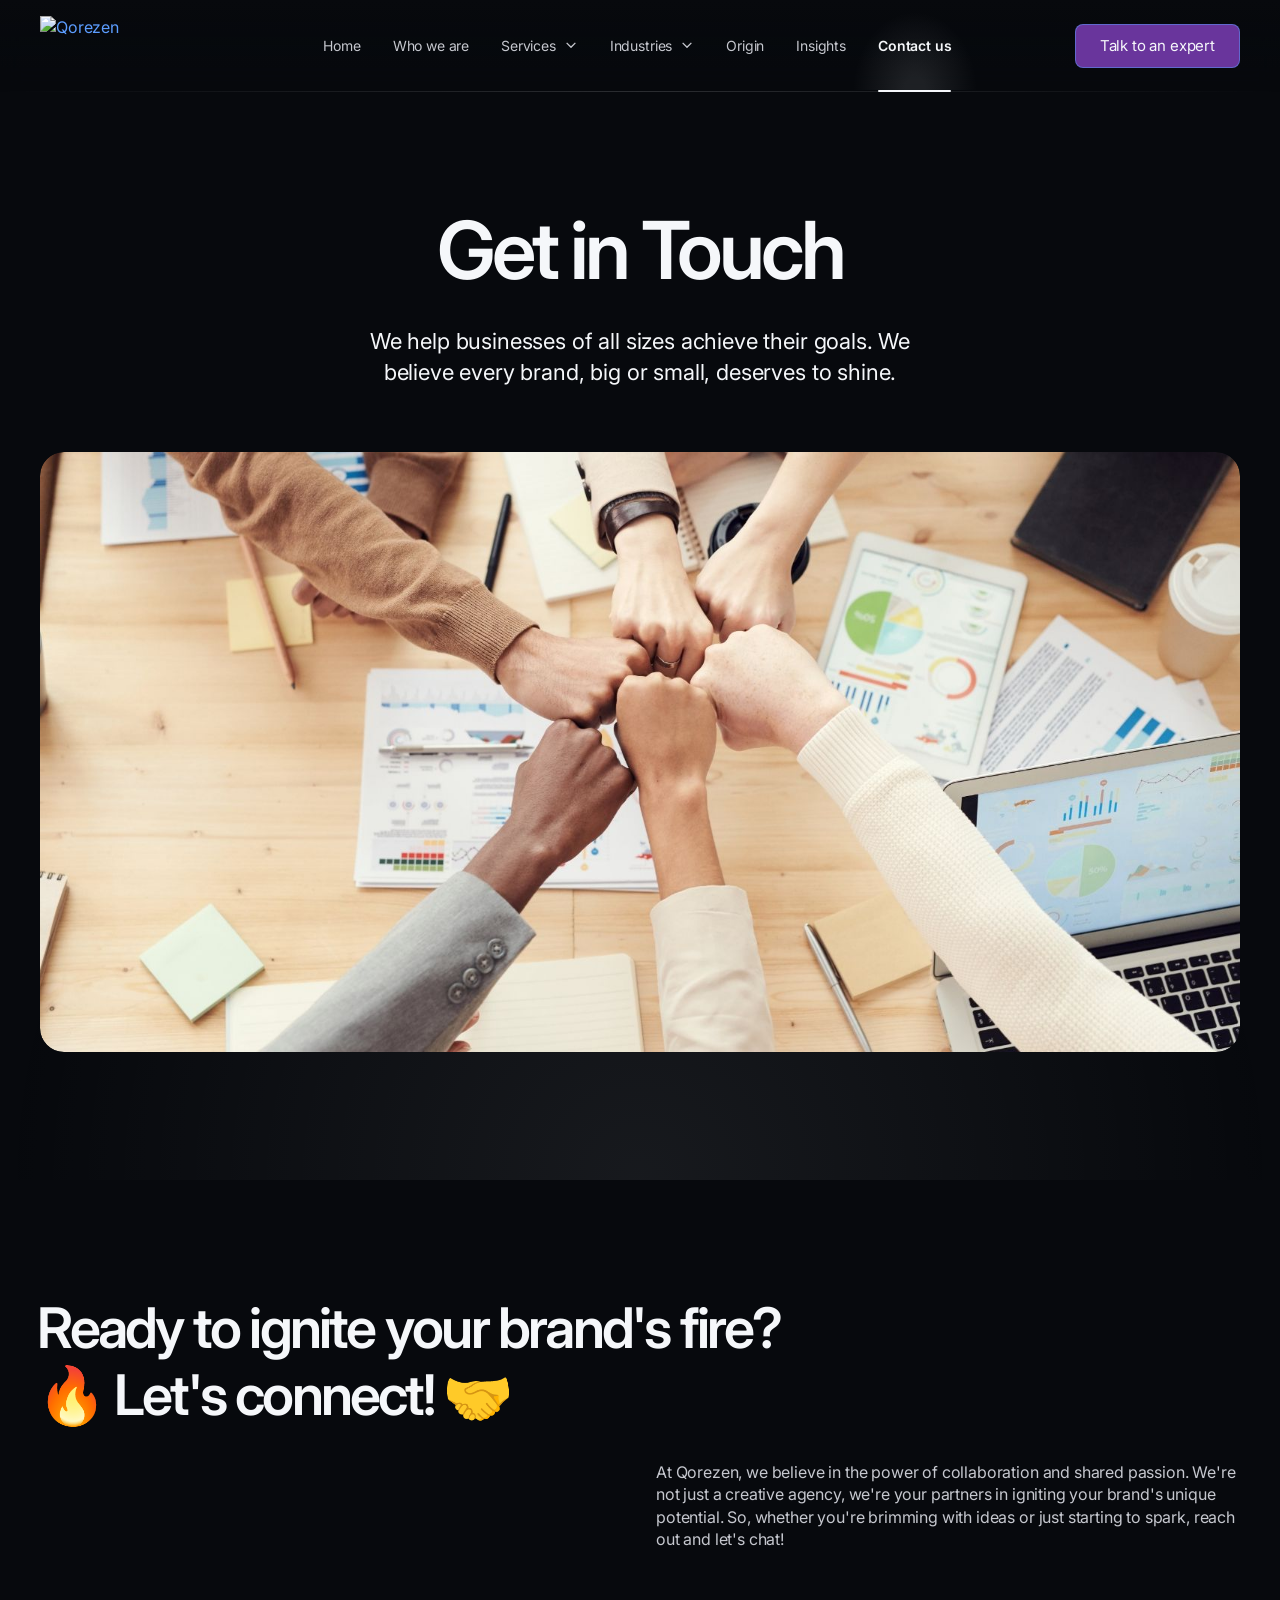
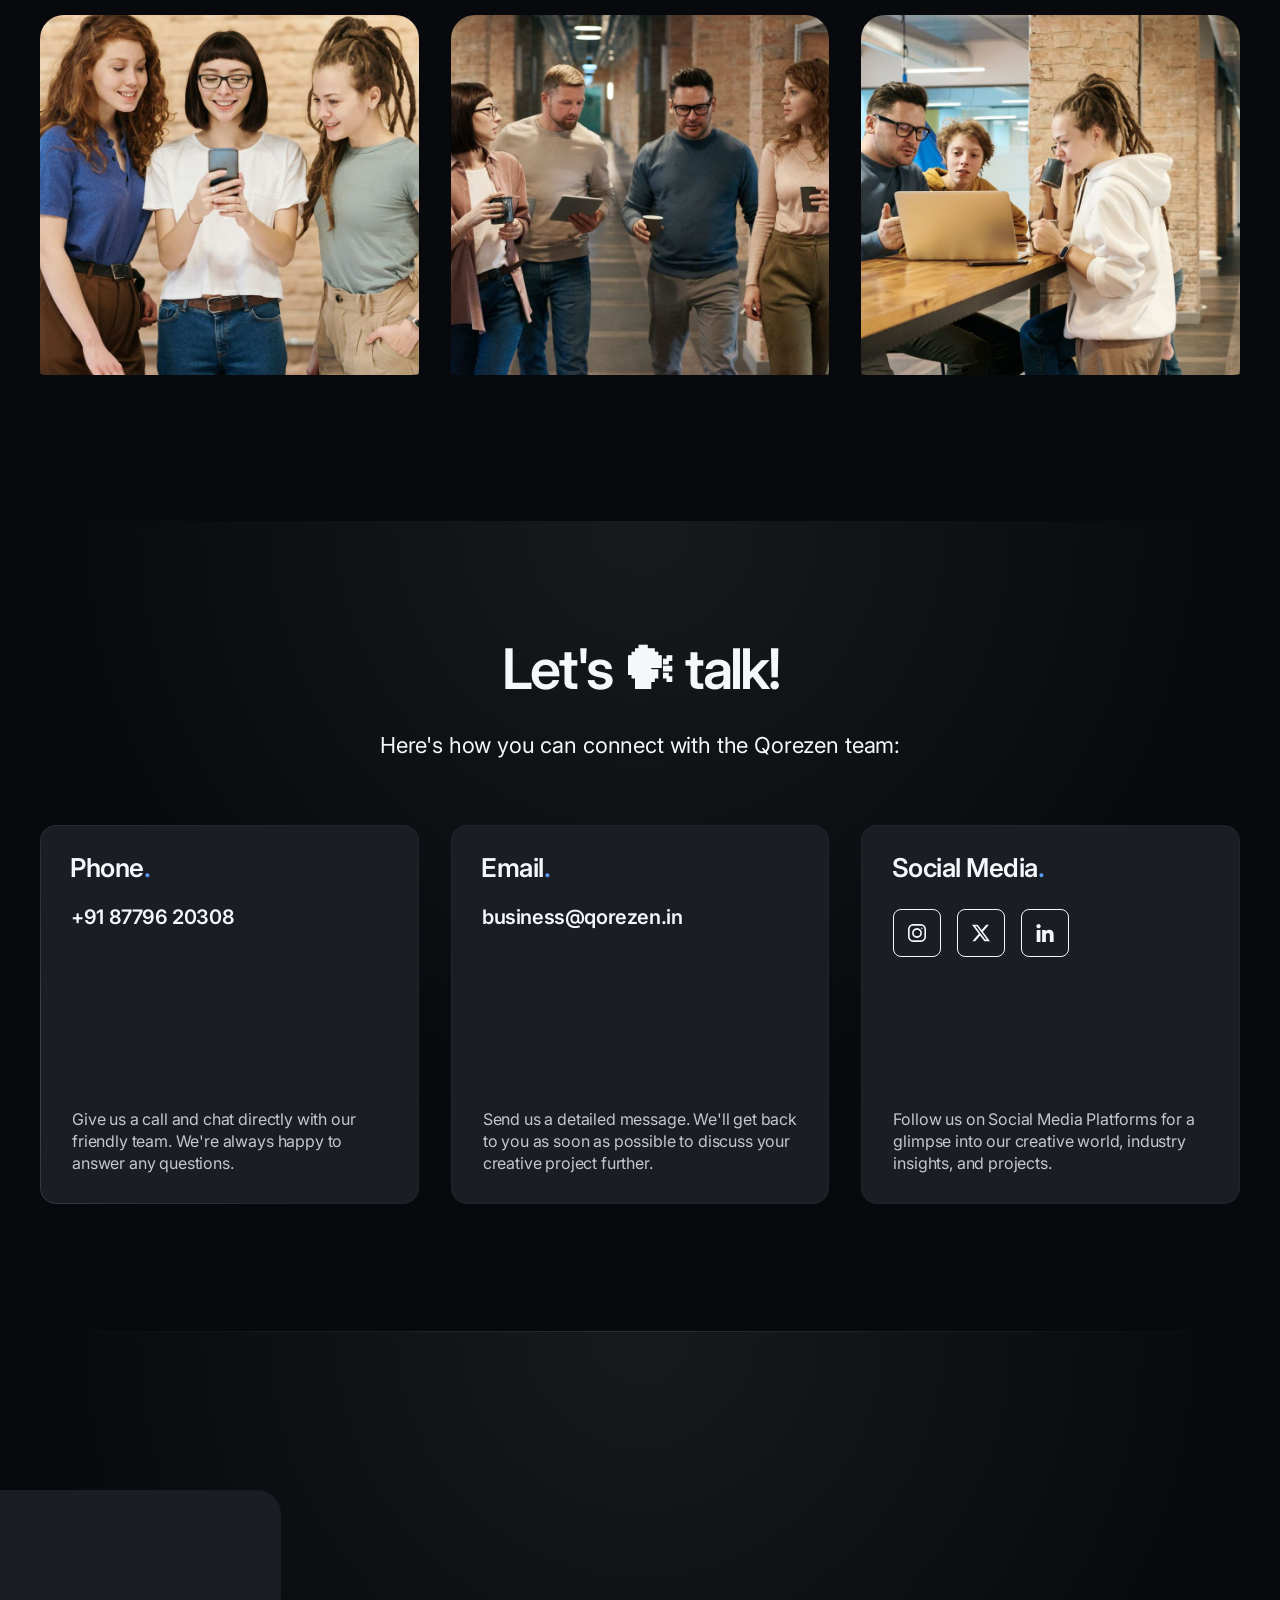
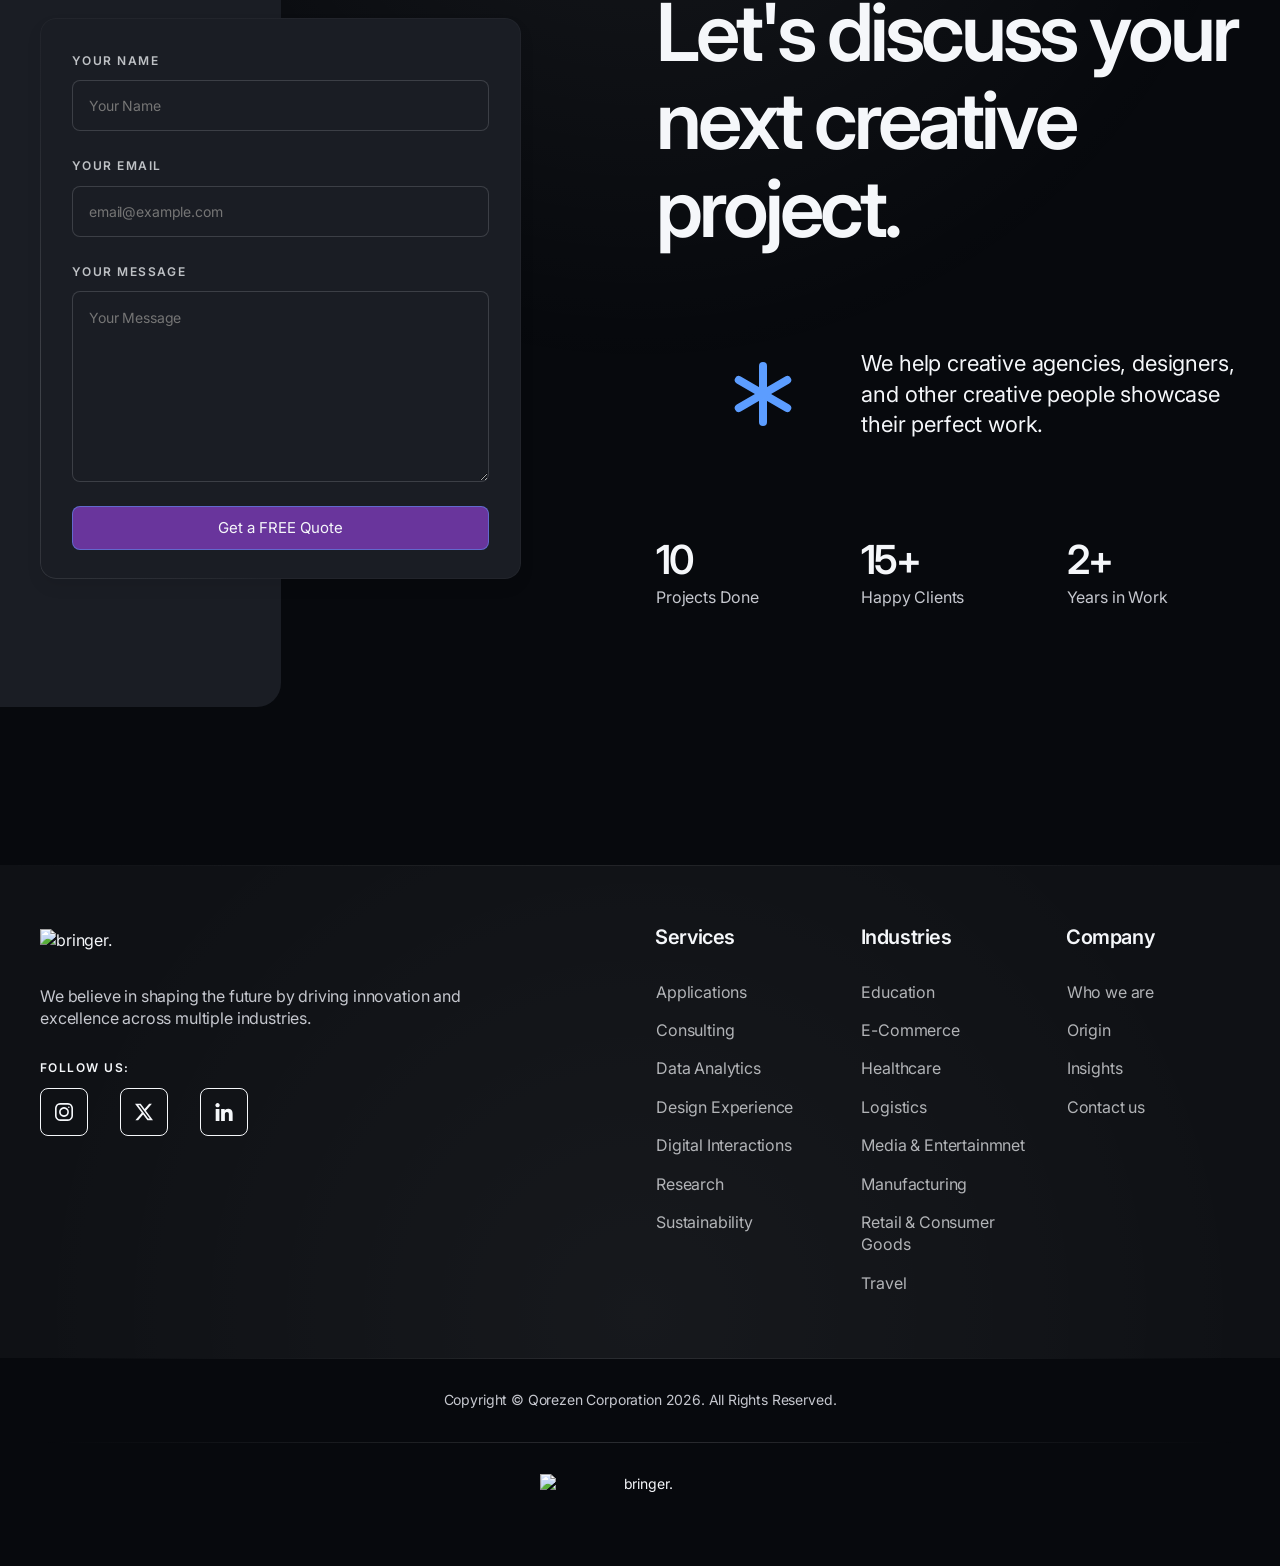
==== contact-us.html @ 01b9240b "new" ====
<!DOCTYPE html>
<html lang="en">
<head>
    <meta charset="UTF-8">
    <meta name="viewport" content="width=device-width, initial-scale=1.0">

    <!-- Page Title -->
    <title>Contact us | Qorezen</title>

    <!-- Google Fonts -->
    <link href="https://fonts.googleapis.com/css2?family=Inter:wght@400;600&amp;display=swap" rel="stylesheet">
    <!-- Config -->
    <link type="text/css" rel="stylesheet" href="css/config.css">
    <!-- Libraries -->
    <link type="text/css" rel="stylesheet" href="css/libs.css">
    <!-- Template Styles -->
    <link type="text/css" rel="stylesheet" href="css/style.css">
    <!-- Responsive -->
    <link type="text/css" rel="stylesheet" href="css/responsive.css">

    <!-- Favicon -->
    <link rel="icon" href="img/favicon.png" sizes="32x32">

    <!-- Google tag (gtag.js) -->
<script async src="https://www.googletagmanager.com/gtag/js?id=G-WSK5561V4J"></script>
<script>
  window.dataLayer = window.dataLayer || [];
  function gtag(){dataLayer.push(arguments);}
  gtag('js', new Date());

  gtag('config', 'G-WSK5561V4J');
</script>

</head>
<body>
    <!-- Header -->
    <header id="bringer-header" class="is-frosted is-sticky" data-appear="fade-down" data-unload="fade-up">
        <!-- Desktop Header -->
        <div class="bringer-header-inner">
            <!-- Header Logo -->
            <div class="bringer-header-lp">
                <a href="/index.html" class="bringer-logo">
                    <img src="img/Q Web Logo W.png" alt="Qorezen" width="160" height="60">
                </a>
            </div>
            <!-- Main Menu -->
            <div class="bringer-header-mp">
                <nav class="bringer-nav">
                    <ul class="main-menu" data-stagger-appear="fade-down" data-stagger-delay="75">
                        <li>
                            <a href="/index.html">Home</a>
                        </li>
                        <li>
                            <a href="/who-we-are.html">Who we are</a>
                        </li>
                        <li>
                            <a href="#">Services</a>
                            <ul class="sub-menu">
                                <li>
                                    <a href="/services/applications.html">Applications</a>
                                </li>
                                <li>
                                    <a href="/services/consulting.html">Consulting</a>
                                </li>
                                <li>
                                    <a href="/services/data-analytics.html">Data Analytics</a>
                                </li>
                                <li>
                                    <a href="/services/design-experience.html">Design Experience</a>
                                </li>
                                <li>
                                    <a href="/services/digital-interactions.html">Digital Interactions</a>
                                </li>
                                <li>
                                    <a href="/services/research.html">Research</a>
                                </li>
                                <li>
                                    <a href="/services/sustainability.html">Sustainability</a>
                                </li>
                            </ul>
                        </li>
                        <li>
                            <a href="#">Industries</a>
                            <ul class="sub-menu">
                                <li><a href="">Education</a></li>
                                <li><a href="">E-Commerce</a></li>
                                <li><a href="">Healthcare</a></li>
                                <li><a href="">Logistics</a></li>
                                <li><a href="">Media & Entertainmnet</a></li>
                                <li><a href="">Manufacturing</a></li>
                                <li><a href="">Retail & Consumer Goods</a></li>
                                <li><a href="">Travel</a></li>
                            </ul>
                        </li>
                        <li>
                            <a href="/origin.html" target="_blank">Origin</a>
                        </li>
                        <li>
                            <a href="">Insights</a>
                        </li>
                        <li class="current-menu-item">
                            <a href="/contacts.html">Contact us</a>
                        </li>
                    </ul>
                </nav>
            </div>
            <!-- Header Button -->
            <div class="bringer-header-rp">
                <a href="/contact-us.html" class="bringer-button">Talk to an expert</a>
            </div>
        </div>
        <!-- Mobile Header -->
        <div class="bringer-mobile-header-inner">
            <a href="/index.html" class="bringer-logo">
                <img src="img/Q Web Logo W.png" alt="Qorezen Technologies" width="120" height="24">
            </a>
            <a href="" class="bringer-mobile-menu-toggler">
                <i class="bringer-menu-toggler-icon">
                    <span></span>
                    <span></span>
                    <span></span>
                </i>
            </a>
        </div>
    </header>

    <!-- Page Main -->
    <main id="bringer-main">
        <div class="stg-container">
            <!-- Section: Page Title -->
            <section class="backlight-bottom">
                <div class="stg-row stg-bottom-gap-l">
                    <div class="stg-col-6 stg-offset-3 align-center">
                        <h1 class="bringer-page-title" data-appear="fade-up" data-unload="fade-up">Get in Touch</h1>
                        <p class="bringer-large-text" data-appear="fade-up" data-delay="100" data-unload="fade-up">We help businesses of all sizes achieve their goals. We believe every brand, big or small, deserves to shine.</p>
                    </div>
                </div>
                <div class="bringer-parallax-media" data-parallax-speed="20" data-appear="fade-up" data-delay="200" data-unload="fade-up">
                    <img class="bringer-lazy" src="img/null.png" data-src="img/home/contact.jpg" alt="Get in Touch" width="1920" height="960">
                </div><!-- .bringer-parallax-media -->
            </section>

            <!-- Section: About Us -->
            <section>
                <!-- Section Title -->
                <div class="stg-row stg-bottom-gap">
                    <div class="stg-col-8">
                        <h2 data-split-appear="fade-up" data-unload="fade-up">Ready to ignite your brand's fire? 🔥 Let's connect! 🤝</h2>
                    </div>
                    <div class="stg-col-4"></div>
                </div>
                <!-- Section Content -->
                <div class="stg-row stg-bottom-gap-l">
                    <div class="stg-col-6 stg-offset-6" data-appear="fade-up" data-delay="200" data-unload="fade-up">
                        <p>At Qorezen, we believe in the power of collaboration and shared passion. We're not just a creative agency, we're your partners in igniting your brand's unique potential. So, whether you're brimming with ideas or just starting to spark, reach out and let's chat!</p>
                    </div>
                </div>
                <!-- Grid Galery -->
                <div class="bringer-grid-3cols bringer-parallax-media bringer-m-grid-3cols stg-m-small-gap" data-stagger-appear="fade-up" data-delay="200" data-stagger-unload="fade-up">
                    <a href="img/inner-pages/contacts02.jpg" class="bringer-lightbox-link" data-size="960x960">
                        <img class="bringer-lazy" src="img/null.png" data-src="img/inner-pages/contacts02.jpg" alt="Bringer" width="960" height="960">
                    </a>
                    <a href="img/inner-pages/contacts03.jpg" class="bringer-lightbox-link" data-size="960x960">
                        <img class="bringer-lazy" src="img/null.png" data-src="img/inner-pages/contacts03.jpg" alt="Bringer" width="960" height="960">
                    </a>
                    <a href="img/inner-pages/contacts04.jpg" class="bringer-lightbox-link" data-size="960x960">
                        <img class="bringer-lazy" src="img/null.png" data-src="img/inner-pages/contacts04.jpg" alt="Bringer" width="960" height="960">
                    </a>
                </div>
            </section>

            <!-- Section: Let's Talk -->
            <section class="backlight-top divider-bottom">
                <!-- Section Title -->
                <div class="stg-row bringer-section-title">
                    <div class="stg-col-8 stg-offset-2">
                        <div class="align-center">
                            <h2 data-appear="fade-up" data-unload="fade-up">Let's 🗣 talk!</h2>
                            <p class="bringer-large-text" data-appear="fade-up" data-delay="100" data-unload="fade-up">Here's how you can connect with the Qorezen team:</p>
                        </div>
                    </div>
                </div>
                <!-- Contacts Grid -->
                <div class="stg-row" data-stagger-appear="fade-up" data-delay="200" data-stagger-unload="fade-up">
                    <div class="stg-col-4 stg-tp-col-6 stg-tp-bottom-gap">
                        <!-- Phone -->
                        <div class="bringer-block stg-aspect-square stg-vertical-space-between">
                            <a href="tel:+918369266944" class="bringer-grid-item-link"></a>
                            <div>
                                <h5>Phone<span class="bringer-accent">.</span></h5>
                                <h6>+91 87796 20308</h6>
                            </div>
                            <p>Give us a call and chat directly with our friendly team. We're always happy to answer any questions.</p>
                        </div>
                    </div>
                    <div class="stg-col-4 stg-tp-col-6 stg-tp-bottom-gap">
                        <!-- Email -->
                        <div class="bringer-block stg-aspect-square stg-vertical-space-between">
                            <a href="mailto:bringer@example.com" class="bringer-grid-item-link"></a>
                            <div>
                                <h5>Email<span class="bringer-accent">.</span></h5>
                                <h6>business@qorezen.in</h6>
                            </div>
                            <p>Send us a detailed message. We'll get back to you as soon as possible to discuss your creative project further.</p>
                        </div>
                    </div>
                    <div class="stg-col-4 stg-tp-col-12">
                        <!-- Social Media -->
                        <div class="bringer-block stg-aspect-square stg-tp-aspect-rectangle stg-vertical-space-between">
                            <div>
                                <h5>Social Media<span class="bringer-accent">.</span></h5>
                                <ul class="bringer-socials-list stg-small-gap" data-stagger-appear="fade-up" data-stagger-delay="75">
                                    <li>
                                        <a href="https://www.instagram.com/qorezen/" target="_blank" class="bringer-socials-instagram">
                                            <i></i>
                                        </a>
                                    </li>
                                    <li>
                                        <a href="https://x.com/qorezen" target="_blank" class="bringer-socials-x">
                                            <i></i>
                                        </a>
                                    </li>
                                    <li>
                                        <a href="https://www.linkedin.com/company/qorezen-in/" target="_blank" class="bringer-socials-linkedin">
                                            <i></i>
                                        </a>
                                    </li>
                                </ul>
                            </div>
                            <p>Follow us on Social Media Platforms for a glimpse into our creative world, industry insights, and projects.</p>
                        </div>
                    </div>
                </div>
            </section>

            <!-- Section: CTA Form -->
            <section class="backlight-top is-fullwidth">
                <div class="stg-row stg-valign-middle stg-cta-with-image stg-tp-column-reverse">
                    <div class="stg-col-5" data-unload="fade-left">
                        <div class="bringer-offset-image" data-bg-src="img/cta/contact-section-bg.jpg" data-appear="fade-up" data-threshold="0.25"></div>
                        <form name="contact" method="post" class="bringer-contact-form bringer-block" data-fill-error="Please, fill out the contact form." data-appear="fade-right" data-threshold="0.25" data-netlify="true">
                            <div class="bringer-form-content">
                                <!-- Field: Name -->
                                <label for="name">Your Name</label>
                                <input type="text" id="name" name="name" placeholder="Your Name" required>
                                <!-- Field: Email -->
                                <label for="email">Your Email</label>
                                <input type="email" id="email" name="email" placeholder="email@example.com" required>    
                                <!-- Field: Message -->
                                <label for="message">Your Message</label>
                                <textarea id="message" name="message" placeholder="Your Message" required></textarea>
                                <!-- Form Button -->
                                <button type="submit" value="Send Message">Get a FREE Quote</button>
                            </div>
                            <span class="bringer-form-spinner"></span>
                        </form>
                    </div>
                    <div class="stg-col-6 stg-offset-1" data-unload="fade-right">
                        <div class="bringer-cta-form-content">
                            <div class="bringer-cta-form-title" data-split-appear="fade-up" data-split-delay="100" data-split-by="line">
                                Let's discuss your next creative project.
                            </div>
                            <div class="bringer-cta-text">
                                <div class="stg-row stg-valign-middle">
                                    <div class="stg-col-2 stg-offset-2 stg-tp-col-1 stg-tp-offset-3 stg-m-col-1 stg-m-offset-2" data-appear="fade-right">
                                        <i class="bringer-cta-icon"></i>
                                    </div>
                                    <div class="stg-col-8 stg-tp-col-7 stg-m-col-8 stg-m-offset-1" data-appear="fade-left">
                                        <p class="bringer-large-text">We help creative agencies, designers, and other creative people showcase their perfect work.</p>
                                    </div>
                                </div>
                            </div>
                            <div class="bringer-cta-counters bringer-grid-3cols bringer-m-grid-3cols" data-stagger-appear="fade-up" data-stagger-delay="100">
                                <!-- Counter Item -->
                                <div class="bringer-counter bringer-small-counter" data-delay="3000">
                                    <div class="bringer-counter-number">10</div>
                                    <div class="bringer-counter-label">Projects Done</div>
                                </div><!-- .bringer-counter -->
                                <!-- Counter Item -->
                                <div class="bringer-counter bringer-small-counter" data-delay="3000">
                                    <div class="bringer-counter-number" data-suffix="+">15</div>
                                    <div class="bringer-counter-label">Happy Clients</div>
                                </div><!-- .bringer-counter -->
                                <!-- Counter Item -->
                                <div class="bringer-counter bringer-small-counter" data-delay="3000">
                                    <div class="bringer-counter-number" data-suffix="+">2</div>
                                    <div class="bringer-counter-label">Years in Work</div>
                                </div><!-- .bringer-counter -->
                            </div>
                        </div>
                    </div>
                </div>
            </section>

        </div><!-- .stg-container -->

        <!-- Footer -->
        <footer id="bringer-footer" data-appear="fade-up" data-unload="fade-down">
            <!-- Footer Widgets Area -->
            <div class="bringer-footer-widgets">
                <div class="stg-container">
                    <div class="stg-row" data-stagger-appear="fade-left" data-stagger-delay="100">
                        <div class="stg-col-5 stg-tp-col-12 stg-tp-bottom-gap-l">
                            <div class="bringer-info-widget">
                                <a href="./" class="bringer-logo footer-logo">
                                    <img src="img/Q Web Logo W.png" alt="bringer." width="150" height="24">
                                </a>
                                <div class="bringer-info-description">We believe in shaping the future by driving innovation and excellence across multiple industries.</div>
                                <span class="bringer-label">Follow us:</span>
                                <ul class="bringer-socials-list" data-stagger-appear="fade-up" data-stagger-delay="75">
                                    <li>
                                        <a href="https://www.instagram.com/qorezen/" target="_blank" class="bringer-socials-instagram">
                                            <i></i>
                                        </a>
                                    </li>
                                    <li>
                                        <a href="https://x.com/qorezen" target="_blank" class="bringer-socials-x">
                                            <i></i>
                                        </a>
                                    </li>
                                    <li>
                                        <a href="https://www.linkedin.com/company/qorezen-in/" target="_blank" class="bringer-socials-linkedin">
                                            <i></i>
                                        </a>
                                    </li>
                                </ul>
                            </div>
                        </div>
                        <div class="stg-col-2 stg-offset-1 stg-tp-col-4 stg-m-col-4">
                            <div class="bringer-widget">
                                <h6>Services</h6>
                                <div class="bringer-menu-widget">
                                    <ul>
                                        <li><a href="/services/applications.html">Applications</a></li>
                                        <li><a href="/services/consulting.html">Consulting</a></li>
                                        <li><a href="/services/data-analytics.html">Data Analytics</a></li>
                                        <li><a href="/services/design-experience.html">Design Experience</a></li>
                                        <li><a href="/services/digital-interactions.html">Digital Interactions</a></li>
                                        <li><a href="/services/research.html">Research</a></li>
                                        <li><a href="/services/sustainability.html">Sustainability</a></li>
                                    </ul>
                                </div>
                            </div>
                        </div>
                        <div class="stg-col-2 stg-tp-col-4 stg-m-col-4">
                            <div class="bringer-widget">
                                <h6>Industries</h6>
                                <div class="bringer-menu-widget">
                                    <ul>
                                        <li><a href="">Education</a></li>
                                        <li><a href="">E-Commerce</a></li>
                                        <li><a href="">Healthcare</a></li>
                                        <li><a href="">Logistics</a></li>
                                        <li><a href="">Media & Entertainmnet</a></li>
                                        <li><a href="">Manufacturing</a></li>
                                        <li><a href="">Retail & Consumer Goods</a></li>
                                        <li><a href="">Travel</a></li>
                                    </ul>
                                </div>
                            </div>
                        </div>
                        <div class="stg-col-2 stg-tp-col-4 stg-m-col-4">
                            <div class="bringer-widget">
                                <h6>Company</h6>
                                <div class="bringer-menu-widget">
                                    <ul>
                                        <li><a href="/who-we-are.html">Who we are</a></li>
                                        <li><a href="/origin.html">Origin</a></li>
                                        <li><a href="">Insights</a></li>
                                        <li><a href="/contact-us.html">Contact us</a></li>
                                    </ul>
                                </div>
                            </div>
                        </div>
                    </div><!-- .stg-row -->
                </div><!-- .stg-container -->
            </div>

            <!-- Footer Copyright Line -->
            <div class="bringer-footer-line stg-container">
                <div class="align-center">
                    Copyright &copy; Qorezen Corporation 2026. All Rights Reserved.
                </div>
            </div>
            <div class="bringer-footer-line stg-container">
                <div class="align-center">
                    <a href="https://supervillain.in/" target="_blank" class="bringer-logo footer-logo">
                                    <img src="img/SVB Logo.png" alt="bringer." width="200" height="60">
                                </a>
                </div>
            </div>
        </footer>
	</main>

    <!-- Right Click Protection Block -->
    <div class="bringer-rcp-wrap">
        <div class="bringer-rcp-overlay"></div>
        <div class="bringer-rcp-container">
            <h2>The context menu is not allowed on this page.</h2>
        </div>
    </div>

    <!-- Dynamic Backlight -->
    <div class="bringer-backlight"></div>

    <!-- JS Scripts -->
    <script src="js/lib/jquery.min.js"></script>
    <script src="js/lib/libs.js"></script>
    <script src="js/contact_form.js"></script>
    <script src="js/st-core.js"></script>
    <script src="js/classes.js"></script>
    <script src="js/main.js"></script>
</body>
</html>
---- css/config.css ----
/**
 * Author: Shadow Themes
 * Author URL: https://shadow-themes.com
 */

/* ============
   COLOR SCHEME
=============== */
:root {
    /* Used as body background and overlays */
    --bringer-s-body-bg: #07090D;

    /* Used as a background color for header, footer, and mobile navigation */
    --bringer-s-nav: #07090DCC;

    /* Used as a background color for block containers, sub-menus, and form inputs */
    --bringer-s-container-bg: #1A1D24;

    /* The same as the previous one but with transparency for frosted glass blocks */
    --bringer-s-container-frosted: #1A1D24EE;

    /* Used as a color for headings, page titles, button labels, and other bright text accents */
    --bringer-s-heading: #F5F7FA;

    /* It is the same as the previous one but with transparency. Used for labels, meta, and some hover effects */
    --bringer-s-heading-fade: #F5F7FAC0;

    /* Used as a color for general content */
    --bringer-s-text: #C5C7CE;

    /* A background color for accents, like buttons, highlighted blocks, etc. */
    --bringer-s-accent: #69359C;

    /* A hovered button background color */
    --bringer-button-hover-bg: #3F6EE9D0;

    /* Used as a color for text accents */
    --bringer-s-text-accent: #5C9DFF;

    /* Used as a text color for accented blocks */
    --bringer-s-accented-text: var(--bringer-s-heading);

    /* Used as a primary border-color */
    --bringer-s-border: #F5F7FA27;

    /* Used as a border color for accented blocks */
    --bringer-s-border-accent: #5C9DFF80;
    
    /* A default semi-transparent border color for blocks with a shining effect */
    --bringer-s-border-mute: #F5F7FA0D;

    /* A semi-transparent border shining effect color */
    --bringer-s-border-highlight: #F5F7FA40;

    /* Used as a color for a backlight effect */
    --bringer-s-backlight: #F5F7FA12;

    /* Used as a color for block shadow */
    --bringer-s-box-shadow: #07090D10;

    /* The cursor-followed backlight color. It uses the primary backlight color */
    --bringer-s-cursor-light: var(--bringer-s-backlight);
    
    /* A horizontal side-fade gradient border color */
    --bringer-c-border-gradient: linear-gradient(to left, transparent, var(--bringer-s-border), transparent); 


    /* Main menu text color */
    --bringer-c-menu: var(--bringer-s-text);
    
    /* Main menu hovered item text color */
    --bringer-c-menu-hover: var(--bringer-s-heading);

    /* Main menu current item text color */
    --bringer-c-menu-active: var(--bringer-s-heading);
}

/* ==========
   TYPOGRAPHY
============= */
:root {
    /* === FONT GROUPS === */
    /* Headings Font Family */
    --bringer-t-heading-ff: 'Inter', sans-serif;
    
    /* Headings Font Weight */
    --bringer-t-heading-fw: 600;


    /* Content Font Family */
    --bringer-t-content-ff: 'Inter', sans-serif;

    /* Content Font Weight */
    --bringer-t-content-fw: 400;

    /* Content Font Letter Spacing */
    --bringer-t-content-ls: -0.01em;


    /* === MAIN MENU === */
    /* Main Menu Font Family */
    --bringer-t-menu-ff: var(--bringer-t-content-ff);

    /* Main Menu Font Weight */
    --bringer-t-menu-fw: var(--bringer-t-content-fw);

    /* Main Menu Font Size */
    --bringer-t-menu-fs: 14px;

    /* Main Menu Line Height */
    --bringer-t-menu-lh: 1.4em;

    /* Sub-Menu Font Family */
    --bringer-t-submenu-ff: var(--bringer-t-menu-ff);

    /* Main Menu Font Weight */
    --bringer-t-submenu-fw: var(--bringer-t-menu-fw);

    /* Main Menu Font Size */
    --bringer-t-submenu-fs: var(--bringer-t-menu-fs);

    /* Main Menu Line Heiight */
    --bringer-t-submenu-lh: var(--bringer-t-menu-lh);


    /* === FOOTER === */
    /* Footer Font Size */
    --bringer-t-footer-fs: 14px;

    /* Footer Text Line Height */
    --bringer-t-footer-lh: 1.4em;

    /* Social Icons Size */
    --bringer-socials-size: 24px;


    /* === HEADINGS === */
    /* H1 Heading font size */
    --bringer-t-h1-fs: 80px;

    /* H1 Heading letter spacing */
    --bringer-t-h1-ls: -0.05em;

    /* H1 Line Height */
    --bringer-t-h1-lh: 1.1em;

    /* H1 Margin */
    --bringer-t-h1-margin: -0.175em 0 0.338em -0.063em;


    /* H2 Heading font size */
    --bringer-t-h2-fs: 56px;

    /* H2 Heading letter spacing */
    --bringer-t-h2-ls: -0.05em;

    /* H2 Line Height */
    --bringer-t-h2-lh: 1.2em;

    /* H2 Margin */
    --bringer-t-h2-margin: -0.232em 0 0.482em -0.06em;


    /* H3 Heading font size */
    --bringer-t-h3-fs: 40px;

    /* H3 Heading letter spacing */
    --bringer-t-h3-ls: -0.05em;
    
    /* H3 Line Height */
    --bringer-t-h3-lh: 1.2em;

    /* H3 Margin */
    --bringer-t-h3-margin: -0.215em 0 0.65em -0.05em;


    /* H4 Heading font size */
    --bringer-t-h4-fs: 32px;

    /* H4 Heading letter spacing */
    --bringer-t-h4-ls: -0.05em;

    /* H4 Line Height */
    --bringer-t-h4-lh: 1.2em;

    /* H4 Margin */
    --bringer-t-h4-margin: -0.22em 0 0.813em -0.05em;


    /* H5 Heading font size */
    --bringer-t-h5-fs: 26px;

    /* H5 Heading letter spacing */
    --bringer-t-h5-ls: -0.02em;

    /* H5 Line Height */
    --bringer-t-h5-lh: 1.2em;

    /* H5 Margin */
    --bringer-t-h5-margin: -0.19em 0 1em -0.06em;


    /* H6 Heading font size */
    --bringer-t-h6-fs: 20px;

    /* H6 Heading letter spacing */
    --bringer-t-h6-ls: -0.02em;
                    
    /* H6 Line Height */
    --bringer-t-h6-lh: 1.2em;

    /* H6 Margin */
    --bringer-t-h6-margin: -0.2em 0 1.2em -0.038em;


    /* === CONTENT === */
    /* Content Large text Font Size */
    --bringer-t-large-fs: 22px;

    /* Content text Font Size */
    --bringer-t-content-fs: 16px;

    /* Content text Line Height */
    --bringer-t-content-lh: 1.4em;

    /* Meta Font Size */
    --bringer-t-meta-fs: 12px;

    /* Meta Letter Spacing */
    --bringer-t-meta-ls: 0.12em;

    /* Meta Font Weight */
    --bringer-t-meta-fw: 600;

    
    /* === FORMS AND FIELDS === */
    /* Button Font Size */
    --bringer-t-button-fs: 15px;

    /* Input Font Size */
    --bringer-t-input-fs: 14px;

    /* Input Line Height */
    --bringer-t-input-lh: 1.4em;
}

/* =======================
   DIMENSIONS AND SPACINGS
========================== */
:root {
    /* Header vertical spacing */
    --bringer-header-spacing: 16px;

    /* Main Menu items spacing */
    --bringer-menu-gap: 32px;

    /* Sub-menu container width */
    --bringer-sub-menu-width: 200px;

    /* Social Items list items spacing */
    --bringer-socials-gap: 32px;

    /* Section Spacing (Applies at the top and the bottom of each section) */
    --bringer-section-gap: 128px;


    /* Extra Large border radius */
    --bringer-xl-br: 48px;

    /* Large border radius */
    --bringer-large-br: 32px;

    /* Default border radius */
    --bringer-default-br: 24px;

    /* Small border radius */
    --bringer-small-br: 16px;

    /* Extra small border radius */
    --bringer-xs-br: 8px;


    /* Button padding */
    --bringer-button-spacing: 13px 24px 14px 24px;

    /* Button border radius */
    --bringer-button-br: var(--bringer-xs-br);


    /* Input field padding */
    --bringer-input-spacing: 16px 16px 16px 16px;

    /* Input field border radius */
    --bringer-input-br: var(--bringer-xs-br);

    /* Input field bottom margin */
    --bringer-input-gap: 24px;

    /* Shadow Themes Grid: Container */
    --stg-container-width: 1200px;

    /* Shadow Themes Grid: Default Gap */
    --stg-gap: 32px;
    --stg-d-gap: 32px;

    /* Shadow Themes Grid: Extra Small Gap */
    --stg-xs-gap: 8px;

    /* Shadow Themes Grid: Small Gap */
    --stg-small-gap: 16px;

    /* Shadow Themes Grid: Large Gap */
    --stg-large-gap: 64px;

    /* Shadow Themes Grid: Extra Large Gap */
    --stg-xl-gap: 128px;
}

/* =================
   RESPONSIVE VALUES
==================== */

/* === Tablet: Landscape === */
@media only screen and (max-width: 1279px) {
    :root {
        --stg-container-width: 976px;
        
        --bringer-t-h1-fs: 64px;
        --bringer-t-h2-fs: 45px;
        --bringer-t-h3-fs: 32px;
        --bringer-t-h4-fs: 26px;
        --bringer-t-h5-fs: 22px;
        --bringer-t-h6-fs: 18px;
        --bringer-t-large-fs: 18px;
        --bringer-t-content-fs: 14px;
        --bringer-t-footer-fs: 14px;
        --bringer-t-meta-fs: 10px;
        --bringer-t-button-fs: 14px;
        --bringer-t-input-fs: 14px;

        --bringer-header-spacing: 12px;

        --bringer-menu-gap: 24px;
        --bringer-socials-gap: 24px;
        --bringer-section-gap: 96px;

        --bringer-xl-br: 36px;
        --bringer-large-br: 24px;
        --bringer-default-br: 18px;
        --bringer-small-br: 12px;
        --bringer-xs-br: 6px;

        --stg-gap: 24px;
        --stg-d-gap: 24px;
        
        --stg-xs-gap: 6px;
        --stg-small-gap: 12px;
        --stg-large-gap: 48px;
        --stg-xl-gap: 96px;
        --bringer-section-gap: 96px;
    }
}

/* === Mobile Menu === */
@media only screen and (max-width: 960px) {
    :root {
        /* Main Menu Font Family */
        --bringer-t-menu-ff: var(--bringer-t-heading-ff);

        /* Main Menu Font Weight */
        --bringer-t-menu-fw: var(--bringer-t-heading-fw);

        /* Main Menu Font Size */
        --bringer-t-menu-fs: 32px;

        /* Main Menu Line Heiight */
        --bringer-t-menu-lh: 1.2em;

        /* Sub-Menu Font Family */
        --bringer-t-submenu-ff: var(--bringer-t-content-ff);

        /* Main Menu Font Weight */
        --bringer-t-submenu-fw: var(--bringer-t-content-fw);

        /* Main Menu Font Size */
        --bringer-t-submenu-fs: 16px;

        /* Main Menu Line Heiight */
        --bringer-t-submenu-lh: 1.4em;
    }
}

/* === Tablet: Portrait === */
@media only screen and (max-width: 960px) {
    :root {
        --bringer-t-h1-fs: 55px;
        --stg-container-width: 590px;
        --bringer-header-spacing: 12px;
    }
}

/* === Mobile Phones === */
@media only screen and (max-width: 739px) {
    :root {
        --stg-container-width: calc( 100svw - 2 * var( --stg-gap ));

        --bringer-t-h1-fs: 48px;
        --bringer-t-h2-fs: 32px;
        --bringer-t-h3-fs: 28px;
        --bringer-t-h4-fs: 24px;
        --bringer-t-h5-fs: 20px;
        --bringer-t-h6-fs: 18px;
        --bringer-t-large-fs: 17px;

        --bringer-xl-br: 32px;
        --bringer-large-br: 24px;
        --bringer-default-br: 16px;
        --bringer-small-br: 8px;
        --bringer-xs-br: 4px;

        --stg-gap: 20px;
        --stg-d-gap: 20px;
        
        --stg-xs-gap: 6px;
        --stg-small-gap: 12px;
        --stg-large-gap: 40px;
        --stg-xl-gap: 80px;
        --bringer-section-gap: 80px;

        --bringer-socials-gap: 12px;
    }
}

/* ==========
   SVG IMAGES
   ========== */ 
   :root {
    --icon-chevron-left: url("data:image/svg+xml,%3Csvg xmlns='http://www.w3.org/2000/svg' width='24' height='24'%3E%3Cpath d='m2 12 12.643 12L17 21.763 6.713 12 17 2.237 14.643 0Z'/%3E%3C/svg%3E");
    --icon-chevron-right: url("data:image/svg+xml,%3Csvg xmlns='http://www.w3.org/2000/svg' width='24' height='24'%3E%3Cpath d='M22 12 9.357 24 7 21.763 17.287 12 7 2.237 9.357 0Z'/%3E%3C/svg%3E");
    --icon-chevron-down: url("data:image/svg+xml,%3Csvg xmlns='http://www.w3.org/2000/svg' width='48' height='48'%3E%3Cpath d='M24 30 13 19.042 15.05 17 24 25.915 32.95 17 35 19.042Z'/%3E%3C/svg%3E");
    --icon-menu-chevron: url("data:image/svg+xml,%3Csvg xmlns='http://www.w3.org/2000/svg' width='48' height='48'%3E%3Cpath d='M31 24 20.042 35 18 32.95 26.915 24 18 15.05 20.042 13Z'/%3E%3C/svg%3E");
    --icon-arrow-explore: url("data:image/svg+xml,%3Csvg xmlns='http://www.w3.org/2000/svg' width='16' height='16'%3E%3Cpath d='M0 14.586 12.586 2H1V0h15v15h-2V3.415L1.414 16Z'/%3E%3C/svg%3E");
    --icon-star-empty: url("data:image/svg+xml,%3Csvg xmlns='http://www.w3.org/2000/svg' width='16' height='12'%3E%3Cpath d='M6 0 3.989 3.989 0 4.489l2.739 3.1L1.983 12 6 10.017 10.017 12l-.756-4.411L12 4.489l-3.991-.5Zm0 1.487 1.565 3.13 3.1.391-2.109 2.375.574 3.443L6 9.261l-3.13 1.565.574-3.443L1.33 5.009l3.1-.391Z'/%3E%3C/svg%3E");
    --icon-star-full: url("data:image/svg+xml,%3Csvg xmlns='http://www.w3.org/2000/svg' width='16' height='12'%3E%3Cpath d='m6 0 2.009 3.989 3.991.5-2.739 3.1.757 4.409L6 10.017 1.983 12l.756-4.411L0 4.489l3.989-.5Z'/%3E%3C/svg%3E");
    --icon-arrow-submit: url("data:image/svg+xml,%3Csvg xmlns='http://www.w3.org/2000/svg' width='32' height='32'%3E%3Cpath d='M-.001 17.21h27.4l-13.1 13.083 1.7 1.708 16-16-16-16-1.707 1.707 13.1 13.083H-.001Z'/%3E%3C/svg%3E");
    --icon-arrow-down: url("data:image/svg+xml,%3Csvg xmlns='http://www.w3.org/2000/svg' width='24' height='24'%3E%3Cpath d='M11.092-.001v20.548L1.28 10.719l-1.281 1.28 12 12 12-12-1.28-1.28-9.812 9.828V-.001Z'/%3E%3C/svg%3E");
    --icon-arrow-left: url("data:image/svg+xml,%3Csvg xmlns='http://www.w3.org/2000/svg' width='24' height='24'%3E%3Cpath d='M24.001 11.092H3.453l9.828-9.812-1.28-1.281-12 12 12 12 1.28-1.28-9.828-9.812h20.548Z'/%3E%3C/svg%3E");
    --icon-arrow-right: url("data:image/svg+xml,%3Csvg xmlns='http://www.w3.org/2000/svg' width='24' height='24'%3E%3Cpath d='M0 11.092h20.548L10.72 1.28 12 0l12 12-12 12-1.28-1.28 9.828-9.812H0Z'/%3E%3C/svg%3E");
    --icon-cross: url("data:image/svg+xml,%3Csvg xmlns='http://www.w3.org/2000/svg' width='20' height='20'%3E%3Cpath d='m17.076 19.436-7.077-7.077-7.077 7.077a1.668 1.668 0 0 1-2.359 0 1.668 1.668 0 0 1 0-2.359L7.639 10 .562 2.923a1.67 1.67 0 0 1 0-2.36 1.67 1.67 0 0 1 2.36 0L9.999 7.64 17.076.563a1.669 1.669 0 0 1 2.359 0 1.669 1.669 0 0 1 0 2.36L12.358 10l7.077 7.077a1.668 1.668 0 0 1 0 2.359 1.661 1.661 0 0 1-1.179.489 1.664 1.664 0 0 1-1.18-.489Z'/%3E%3C/svg%3E");

    --icon-creativity: url("data:image/svg+xml,%3Csvg xmlns='http://www.w3.org/2000/svg' width='32' height='32'%3E%3Cpath d='M8.023 28.999v-5.516a12.876 12.876 0 0 1-2.967-4.078 11.334 11.334 0 0 1-1.057-4.783A11.32 11.32 0 0 1 7.324 6.39a10.887 10.887 0 0 1 8.075-3.391 11.121 11.121 0 0 1 6.988 2.383 10.822 10.822 0 0 1 4 6.183l1.567 6.315a1.184 1.184 0 0 1-.213 1.063 1.158 1.158 0 0 1-.97.478h-2.656v4.368a2.406 2.406 0 0 1-.712 1.747 2.312 2.312 0 0 1-1.712.727h-2.94v2.736h-2.012V24.21h4.952a.4.4 0 0 0 .3-.118.414.414 0 0 0 .116-.3v-6.421h3.621l-1.274-5.3a8.9 8.9 0 0 0-3.3-5.07A9.19 9.19 0 0 0 15.4 5.058a9 9 0 0 0-6.639 2.775 9.23 9.23 0 0 0-2.749 6.749 9.462 9.462 0 0 0 .821 3.894 10.239 10.239 0 0 0 2.33 3.279l.872.82v6.424Zm7.846-11.973Zm-1.514 2.789h2.089l.15-1.487a3.06 3.06 0 0 0 .744-.3 2.156 2.156 0 0 0 .592-.486l1.31.618 1.044-1.813-1.161-.882a2.551 2.551 0 0 0 .144-.837 2.55 2.55 0 0 0-.144-.837l1.161-.882-1.044-1.813-1.31.618a2.161 2.161 0 0 0-.592-.486 3.06 3.06 0 0 0-.744-.3l-.15-1.487h-2.089l-.15 1.487a3.06 3.06 0 0 0-.744.3 2.161 2.161 0 0 0-.592.486l-1.31-.618-1.044 1.813 1.161.882a2.551 2.551 0 0 0-.144.837 2.551 2.551 0 0 0 .144.837l-1.161.882 1.044 1.813 1.31-.618a2.156 2.156 0 0 0 .592.486 3.06 3.06 0 0 0 .744.3Zm1.044-2.882a2.153 2.153 0 0 1-1.6-.672 2.246 2.246 0 0 1-.658-1.632 2.241 2.241 0 0 1 .658-1.63 2.156 2.156 0 0 1 1.6-.671 2.153 2.153 0 0 1 1.6.671 2.246 2.246 0 0 1 .658 1.632 2.242 2.242 0 0 1-.658 1.631 2.156 2.156 0 0 1-1.6.672Z'/%3E%3C/svg%3E");
    --icon-collab: url("data:image/svg+xml,%3Csvg xmlns='http://www.w3.org/2000/svg' width='32' height='32'%3E%3Cpath d='m15.993 12.778-4.344-4.389 4.344-4.39 4.357 4.389ZM1.5 27.999v-5.235a2.373 2.373 0 0 1 .679-1.714 2.3 2.3 0 0 1 1.646-.729h4.259a2.428 2.428 0 0 1 1.186.309 2.5 2.5 0 0 1 .915.862 7.238 7.238 0 0 0 2.549 2.223 6.936 6.936 0 0 0 3.259.795 7.018 7.018 0 0 0 3.287-.795 7.036 7.036 0 0 0 2.535-2.223 2.908 2.908 0 0 1 .947-.862 2.306 2.306 0 0 1 1.141-.309h4.259a2.308 2.308 0 0 1 1.663.729 2.381 2.381 0 0 1 .675 1.714v5.235h-8.98v-3.283a9.072 9.072 0 0 1-2.588 1.4 8.909 8.909 0 0 1-2.939.487 8.773 8.773 0 0 1-2.908-.491 9.327 9.327 0 0 1-2.605-1.4v3.287Zm3.839-9.611a3.64 3.64 0 0 1-2.683-1.128 3.716 3.716 0 0 1-1.116-2.711 3.7 3.7 0 0 1 1.116-2.729 3.669 3.669 0 0 1 2.683-1.11 3.652 3.652 0 0 1 2.7 1.11 3.729 3.729 0 0 1 1.1 2.729 3.746 3.746 0 0 1-1.1 2.711 3.623 3.623 0 0 1-2.7 1.129Zm21.308 0a3.64 3.64 0 0 1-2.683-1.128 3.716 3.716 0 0 1-1.116-2.711 3.7 3.7 0 0 1 1.116-2.729 3.668 3.668 0 0 1 2.683-1.11 3.652 3.652 0 0 1 2.7 1.11 3.729 3.729 0 0 1 1.1 2.729 3.746 3.746 0 0 1-1.1 2.711 3.623 3.623 0 0 1-2.699 1.129Z'/%3E%3C/svg%3E");
    --icon-impact: url("data:image/svg+xml,%3Csvg xmlns='http://www.w3.org/2000/svg' width='32' height='32'%3E%3Cpath d='M15.353 22.781a6.755 6.755 0 0 1-4.511-2.187 6.626 6.626 0 0 1-1.827-4.684 6.649 6.649 0 0 1 2.011-4.884 6.649 6.649 0 0 1 4.884-2.011 6.637 6.637 0 0 1 4.684 1.821 6.732 6.732 0 0 1 2.187 4.5l-1.994-.591a4.946 4.946 0 0 0-1.751-2.774 4.842 4.842 0 0 0-3.126-1.081 4.829 4.829 0 0 0-3.542 1.473 4.829 4.829 0 0 0-1.473 3.542 4.845 4.845 0 0 0 1.087 3.134 4.97 4.97 0 0 0 2.768 1.755Zm1.5 4.988a2.256 2.256 0 0 1-.474.051h-.474a11.6 11.6 0 0 1-4.645-.938 12.027 12.027 0 0 1-3.781-2.545 12.025 12.025 0 0 1-2.546-3.781 11.593 11.593 0 0 1-.938-4.644 11.6 11.6 0 0 1 .938-4.645 12.031 12.031 0 0 1 2.545-3.782 12.025 12.025 0 0 1 3.781-2.546 11.59 11.59 0 0 1 4.644-.938 11.6 11.6 0 0 1 4.645.938 12.03 12.03 0 0 1 3.782 2.546 12.026 12.026 0 0 1 2.546 3.781 11.594 11.594 0 0 1 .938 4.645v.468a2.2 2.2 0 0 1-.051.468l-1.83-.559v-.376a9.679 9.679 0 0 0-2.915-7.114 9.679 9.679 0 0 0-7.114-2.915 9.679 9.679 0 0 0-7.105 2.916 9.679 9.679 0 0 0-2.915 7.114 9.679 9.679 0 0 0 2.915 7.114 9.679 9.679 0 0 0 7.114 2.915h.376Zm9.258.231-5.685-5.7-1.362 4.118-3.158-10.511 10.511 3.158-4.118 1.362 5.7 5.685Z'/%3E%3C/svg%3E");
    --icon-innovation: url("data:image/svg+xml,%3Csvg xmlns='http://www.w3.org/2000/svg' width='32' height='32'%3E%3Cpath d='M15.999 29.999a2.906 2.906 0 0 1-1.656-.482 2.55 2.55 0 0 1-1.007-1.264h-.449a2.272 2.272 0 0 1-1.644-.673 2.165 2.165 0 0 1-.69-1.6v-4.981a10.193 10.193 0 0 1-3.7-3.734 9.871 9.871 0 0 1-1.354-5.017 9.77 9.77 0 0 1 3.054-7.267 10.26 10.26 0 0 1 7.446-2.982 10.26 10.26 0 0 1 7.446 2.981 9.77 9.77 0 0 1 3.054 7.268 9.83 9.83 0 0 1-1.351 5.036 10.249 10.249 0 0 1-3.7 3.711v4.981a2.165 2.165 0 0 1-.69 1.6 2.272 2.272 0 0 1-1.644.673h-.449a2.55 2.55 0 0 1-1.007 1.264 2.906 2.906 0 0 1-1.659.486Zm-3.111-4.023h6.222v-1.425h-6.221Zm0-2.768h6.222v-1.472h-6.221Zm-.311-3.749h2.495v-4.421l-3.332-3.253 1.3-1.273 2.959 2.887 2.956-2.885 1.3 1.273-3.333 3.253v4.421h2.495a8.46 8.46 0 0 0 3.422-2.9 7.411 7.411 0 0 0 1.322-4.308 7.6 7.6 0 0 0-2.372-5.655 7.983 7.983 0 0 0-5.794-2.315 7.982 7.982 0 0 0-5.794 2.315 7.6 7.6 0 0 0-2.372 5.655 7.41 7.41 0 0 0 1.322 4.308 8.459 8.459 0 0 0 3.427 2.899Zm3.422-6.06Zm0-1.53Z'/%3E%3C/svg%3E");

    --icon-check: url("data:image/svg+xml,%3Csvg xmlns='http://www.w3.org/2000/svg' width='16' height='12'%3E%3Cpath d='m5.501 12-5.5-5.289L2.02 4.78l3.482 3.3 8.481-8.083 2.019 1.959Z'/%3E%3C/svg%3E");

    /* Social Icons */
    --icon-social-500px: url("data:image/svg+xml,%3Csvg xmlns='http://www.w3.org/2000/svg' width='64' height='64'%3E%3Cpath d='M50.375 25.862a10.329 10.329 0 0 0-6.144 2.12 17.416 17.416 0 0 0-3.213 3.068q-.338.39-.394.391t-.338-.39a20.309 20.309 0 0 0-3.212-3.068 10.652 10.652 0 0 0-6.256-2.12q-5.129 0-7.722 5.244a3.113 3.113 0 0 1-.2.362q-.028.028-.2-.307-2.2-4.3-6.595-4.295a8.516 8.516 0 0 0-3.5.612 5.142 5.142 0 0 0-1.353 1.06 1.137 1.137 0 0 1-.338.223l.959-5.746h10.435V19H8.212L5.789 32.5h4.565l.4-.446a3.444 3.444 0 0 1 1.24-.948 4.667 4.667 0 0 1 2.2-.5 4.2 4.2 0 0 1 3.241 1.311 4.55 4.55 0 0 1 1.202 3.204 4.989 4.989 0 0 1-.592 2.315 5.444 5.444 0 0 1-1.606 1.9 3.694 3.694 0 0 1-2.255.753 3.987 3.987 0 0 1-2.2-.613 3.8 3.8 0 0 1-1.381-1.45 3.562 3.562 0 0 1-.479-1.673H5a6.372 6.372 0 0 0 .62 2.566 7.624 7.624 0 0 0 2.593 3.4 9.946 9.946 0 0 0 5.974 1.671 10.528 10.528 0 0 0 4.115-.781 8.6 8.6 0 0 0 2.706-1.729 7.55 7.55 0 0 0 1.466-1.84 3 3 0 0 0 .4-1.116 2.666 2.666 0 0 0 .508 1.06 11.676 11.676 0 0 0 1.466 1.9 8.517 8.517 0 0 0 2.48 1.73 8.131 8.131 0 0 0 3.55.779 10.654 10.654 0 0 0 6.088-1.952 17.491 17.491 0 0 0 3.157-2.957 2.733 2.733 0 0 1 .508-.558 3.821 3.821 0 0 1 .62.614 24.617 24.617 0 0 0 3.381 2.956 10.376 10.376 0 0 0 5.749 1.9 8.186 8.186 0 0 0 4.792-1.45 9.053 9.053 0 0 0 2.864-3.464 9.663 9.663 0 0 0 .959-4.212 10.167 10.167 0 0 0-.9-4.212 8.2 8.2 0 0 0-2.818-3.4 8.452 8.452 0 0 0-4.903-1.396ZM37.58 34.954a9.217 9.217 0 0 1-1.015 1.116 16.617 16.617 0 0 1-2.536 2.008 6.053 6.053 0 0 1-3.185 1.116 3.38 3.38 0 0 1-2.4-.893 3.67 3.67 0 0 1-1.127-1.785 4.91 4.91 0 0 1-.281-1.562 4.91 4.91 0 0 1 .282-1.562 3.67 3.67 0 0 1 1.127-1.785 3.38 3.38 0 0 1 2.4-.893 6.053 6.053 0 0 1 3.185 1.116 16.618 16.618 0 0 1 2.537 2.008 9.217 9.217 0 0 1 1.013 1.116Zm16.685 0a4.91 4.91 0 0 1-.281 1.562 3.67 3.67 0 0 1-1.128 1.784 3.417 3.417 0 0 1-2.423.893 7.342 7.342 0 0 1-4.453-2.063 13.855 13.855 0 0 1-2.256-2.176 13.855 13.855 0 0 1 2.255-2.175 7.342 7.342 0 0 1 4.458-2.064 3.417 3.417 0 0 1 2.424.893 3.67 3.67 0 0 1 1.127 1.785 4.91 4.91 0 0 1 .277 1.561Z'/%3E%3C/svg%3E");
    --icon-social-behance: url("data:image/svg+xml,%3Csvg xmlns='http://www.w3.org/2000/svg' width='64' height='64'%3E%3Cpath d='M6 16.022v31.981h15.5a15.642 15.642 0 0 0 3.577-.432 11.242 11.242 0 0 0 5.149-2.431 8.279 8.279 0 0 0 2.6-6.428 8.246 8.246 0 0 0-2.168-5.942 8.623 8.623 0 0 0-3.685-2.161 6.9 6.9 0 0 0 4.335-6.644 9.944 9.944 0 0 0-.434-3.133 6.178 6.178 0 0 0-2.764-3.3 13.822 13.822 0 0 0-7.045-1.51Zm35.332 2.972v2.917h11.977v-2.917Zm-28.287 2.482h6.774a5.784 5.784 0 0 1 2.656.432 3.155 3.155 0 0 1 2.005 3.241 3.4 3.4 0 0 1-1.68 3.188 5.336 5.336 0 0 1-2.6.595h-7.154Zm34.573 3.079a10.832 10.832 0 0 0-6.882 2.161 10.431 10.431 0 0 0-3.251 4.646 12.782 12.782 0 0 0-.812 4.43 11.585 11.585 0 0 0 2.222 7.4 10.457 10.457 0 0 0 4.715 3.188 12.97 12.97 0 0 0 4.008.647 9.979 9.979 0 0 0 7.37-2.647 10.744 10.744 0 0 0 2.656-4.538h-5.2a2.617 2.617 0 0 1-.65 1.027 4.826 4.826 0 0 1-1.517 1.188 5.192 5.192 0 0 1-2.438.595 4.8 4.8 0 0 1-4.444-2.106 6.218 6.218 0 0 1-.813-3.351h15.39a15.63 15.63 0 0 0-.759-5.888 9.869 9.869 0 0 0-3.251-4.754 9.955 9.955 0 0 0-6.344-1.998Zm-.162 4.376a4.256 4.256 0 0 1 3.306 1.191 5.932 5.932 0 0 1 1.355 3.4H42.58a9.2 9.2 0 0 1 .271-1.431 3.987 3.987 0 0 1 .759-1.513 4.507 4.507 0 0 1 1.49-1.161 5.129 5.129 0 0 1 2.358-.486Zm-34.411 4.807h7.641q5.094 0 5.094 4.592a3.691 3.691 0 0 1-2.33 3.674 6.925 6.925 0 0 1-2.872.54h-7.533Z'/%3E%3C/svg%3E");
    --icon-social-dribbble: url("data:image/svg+xml,%3Csvg xmlns='http://www.w3.org/2000/svg' width='64' height='64'%3E%3Cpath d='M32 8a23.486 23.486 0 0 0-12.125 3.313 22.827 22.827 0 0 0-8.562 8.563A23.485 23.485 0 0 0 8 32a23.485 23.485 0 0 0 3.313 12.125 23.294 23.294 0 0 0 8.562 8.625A23.83 23.83 0 0 0 32 56a23.83 23.83 0 0 0 12.125-3.25 23.776 23.776 0 0 0 8.625-8.625A23.83 23.83 0 0 0 56 32a23.83 23.83 0 0 0-3.25-12.125 23.294 23.294 0 0 0-8.625-8.562A23.486 23.486 0 0 0 32 8Zm0 4a19.979 19.979 0 0 1 7.188 1.313 20.275 20.275 0 0 1 6 3.688 11.952 11.952 0 0 1-1.688 1.937 24.432 24.432 0 0 1-8.625 5.188A103.116 103.116 0 0 0 27.438 12.5 20.417 20.417 0 0 1 32 12Zm-8.5 1.875A92.942 92.942 0 0 1 31 25.313a67.346 67.346 0 0 1-11.187 2 67 67 0 0 1-7.375.438 19.445 19.445 0 0 1 3.938-8.25 20.355 20.355 0 0 1 7.124-5.626Zm24.438 6.063a20.811 20.811 0 0 1 2.938 5.438A18.978 18.978 0 0 1 52 31.5a34.614 34.614 0 0 0-7.812-.812 52.152 52.152 0 0 0-5.937.375q-.5-1.125-1.562-3.312a28 28 0 0 0 9.563-5.937 14.3 14.3 0 0 0 1.686-1.876Zm-15.125 9q.875 1.813 1.375 2.875a28.131 28.131 0 0 0-10.875 6.125 42.17 42.17 0 0 0-6.437 7.125 19.9 19.9 0 0 1-3.562-6A19.315 19.315 0 0 1 12 32v-.25a66.91 66.91 0 0 0 7.875-.375 75.6 75.6 0 0 0 12.938-2.437Zm11.375 5.688a30.36 30.36 0 0 1 7.5.875 19.786 19.786 0 0 1-2.812 7.281 19.374 19.374 0 0 1-5.376 5.593 72.481 72.481 0 0 0-3.687-13.5q2.5-.25 4.375-.25Zm-8.437.938a65.282 65.282 0 0 1 4.062 14.874A19.817 19.817 0 0 1 32 52a20.054 20.054 0 0 1-6.5-1.062 19.24 19.24 0 0 1-5.687-3.062 39.213 39.213 0 0 1 5.813-6.437 24.61 24.61 0 0 1 10.124-5.876Z'/%3E%3C/svg%3E");
    --icon-social-facebook: url("data:image/svg+xml,%3Csvg xmlns='http://www.w3.org/2000/svg' width='64' height='64'%3E%3Cpath d='M37.5 8.003q-5.255 0-7.962 2.786-2.871 2.947-2.871 8.892v7.178H18v8.571h8.667v20.573h8.667v-20.57h6.933L44 26.859h-8.667v-5.731a5.439 5.439 0 0 1 .894-3.455 3.67 3.67 0 0 1 3.006-1.1H44v-8.2a47.517 47.517 0 0 0-6.5-.37Z'/%3E%3C/svg%3E");
    --icon-social-flickr: url("data:image/svg+xml,%3Csvg xmlns='http://www.w3.org/2000/svg' width='64' height='64'%3E%3Cpath d='M14.545 8a6.29 6.29 0 0 0-4.6 1.943A6.29 6.29 0 0 0 8 14.545v34.909a6.29 6.29 0 0 0 1.943 4.6A6.29 6.29 0 0 0 14.545 56h34.909a6.29 6.29 0 0 0 4.6-1.943A6.29 6.29 0 0 0 56 49.454V14.545a6.29 6.29 0 0 0-1.943-4.6A6.29 6.29 0 0 0 49.454 8Zm0 4.364h34.909a2.124 2.124 0 0 1 1.569.614 2.124 2.124 0 0 1 .613 1.568v34.908a2.124 2.124 0 0 1-.613 1.569 2.124 2.124 0 0 1-1.569.613H14.545a2.124 2.124 0 0 1-1.568-.613 2.124 2.124 0 0 1-.614-1.569V14.545a2.124 2.124 0 0 1 .614-1.568 2.124 2.124 0 0 1 1.568-.614Zm7.636 12a7.513 7.513 0 0 0-3.818 1.023 7.5 7.5 0 0 0-2.795 2.795A7.513 7.513 0 0 0 14.545 32a7.513 7.513 0 0 0 1.023 3.818 7.5 7.5 0 0 0 2.795 2.8 7.513 7.513 0 0 0 3.818 1.022A7.513 7.513 0 0 0 26 38.614a7.5 7.5 0 0 0 2.8-2.8A7.513 7.513 0 0 0 29.818 32a7.513 7.513 0 0 0-1.018-3.818 7.5 7.5 0 0 0-2.8-2.795 7.513 7.513 0 0 0-3.818-1.023Zm19.636 0A7.513 7.513 0 0 0 38 25.387a7.5 7.5 0 0 0-2.8 2.795A7.513 7.513 0 0 0 34.182 32a7.513 7.513 0 0 0 1.018 3.818 7.5 7.5 0 0 0 2.8 2.796 7.513 7.513 0 0 0 3.818 1.022 7.513 7.513 0 0 0 3.818-1.022 7.5 7.5 0 0 0 2.8-2.8A7.513 7.513 0 0 0 49.454 32a7.513 7.513 0 0 0-1.022-3.818 7.5 7.5 0 0 0-2.8-2.795 7.513 7.513 0 0 0-3.814-1.024Z'/%3E%3C/svg%3E");
    --icon-social-instagram: url("data:image/svg+xml,%3Csvg xmlns='http://www.w3.org/2000/svg' width='64' height='64'%3E%3Cpath d='M22.114 8a13.648 13.648 0 0 0-7.057 1.909 14.328 14.328 0 0 0-5.148 5.148A13.648 13.648 0 0 0 8 22.114v19.772a13.648 13.648 0 0 0 1.909 7.057 14.328 14.328 0 0 0 5.148 5.147A13.648 13.648 0 0 0 22.114 56h19.772a13.648 13.648 0 0 0 7.057-1.91 14.328 14.328 0 0 0 5.147-5.148A13.648 13.648 0 0 0 56 41.886V22.114a13.648 13.648 0 0 0-1.909-7.057 14.328 14.328 0 0 0-5.148-5.148A13.648 13.648 0 0 0 41.886 8Zm0 4.364h19.772a9.668 9.668 0 0 1 4.909 1.3 9.48 9.48 0 0 1 3.546 3.536 9.667 9.667 0 0 1 1.295 4.909v19.772a9.667 9.667 0 0 1-1.295 4.919 9.48 9.48 0 0 1-3.541 3.541 9.668 9.668 0 0 1-4.909 1.295H22.114a9.668 9.668 0 0 1-4.914-1.295 9.48 9.48 0 0 1-3.54-3.541 9.668 9.668 0 0 1-1.3-4.909V22.114a9.668 9.668 0 0 1 1.3-4.909 9.48 9.48 0 0 1 3.54-3.545 9.667 9.667 0 0 1 4.909-1.3Zm22.772 4.773a1.9 1.9 0 0 0-1.4.579 1.9 1.9 0 0 0-.58 1.4 1.9 1.9 0 0 0 .579 1.4 1.9 1.9 0 0 0 1.4.579 1.9 1.9 0 0 0 1.4-.579 1.9 1.9 0 0 0 .579-1.4 1.9 1.9 0 0 0-.579-1.4 1.9 1.9 0 0 0-1.4-.58ZM32 18.909a12.635 12.635 0 0 0-6.545 1.773 13.341 13.341 0 0 0-4.773 4.773A12.635 12.635 0 0 0 18.909 32a12.635 12.635 0 0 0 1.773 6.545 13.342 13.342 0 0 0 4.773 4.773A12.635 12.635 0 0 0 32 45.09a12.635 12.635 0 0 0 6.545-1.773 13.342 13.342 0 0 0 4.773-4.773A12.635 12.635 0 0 0 45.09 32a12.635 12.635 0 0 0-1.773-6.545 13.341 13.341 0 0 0-4.773-4.773A12.635 12.635 0 0 0 32 18.909Zm0 4.364a8.653 8.653 0 0 1 4.4 1.16 8.49 8.49 0 0 1 3.17 3.17 8.653 8.653 0 0 1 1.16 4.4 8.653 8.653 0 0 1-1.159 4.4 8.49 8.49 0 0 1-3.17 3.17 8.653 8.653 0 0 1-4.4 1.16 8.653 8.653 0 0 1-4.4-1.159 8.49 8.49 0 0 1-3.17-3.17 8.653 8.653 0 0 1-1.16-4.4 8.653 8.653 0 0 1 1.16-4.4 8.49 8.49 0 0 1 3.17-3.17 8.653 8.653 0 0 1 4.4-1.16Z'/%3E%3C/svg%3E");
    --icon-social-linkedin: url("data:image/svg+xml,%3Csvg xmlns='http://www.w3.org/2000/svg' width='64' height='64'%3E%3Cpath d='M14.819 8a5.668 5.668 0 0 0-4.106 1.67 5.5 5.5 0 0 0-1.712 4.091 5.609 5.609 0 0 0 1.711 4.125 5.571 5.571 0 0 0 4.072 1.705 5.571 5.571 0 0 0 4.071-1.7 5.569 5.569 0 0 0 1.712-4.091 5.626 5.626 0 0 0-1.676-4.091A5.5 5.5 0 0 0 14.819 8Zm28.194 15.273a10.6 10.6 0 0 0-5.812 1.568 9.285 9.285 0 0 0-3.148 3.478h-.142v-4.364H24.33V56h9.991V40.114a21.5 21.5 0 0 1 .274-3.954 5.574 5.574 0 0 1 1.506-3.069 5.371 5.371 0 0 1 3.7-1.159 4.639 4.639 0 0 1 3.623 1.368 6.048 6.048 0 0 1 1.369 3.273 26.337 26.337 0 0 1 .208 3.813V56h9.99V38.409a27.571 27.571 0 0 0-.889-7.773 9.9 9.9 0 0 0-3.491-5.386 12.774 12.774 0 0 0-7.598-1.977Zm-33.19.682V56h9.991V23.954Z'/%3E%3C/svg%3E");
    --icon-social-patreon: url("data:image/svg+xml,%3Csvg xmlns='http://www.w3.org/2000/svg' width='64' height='64'%3E%3Cpath d='M6 56V8h14v48Zm35-14a16.616 16.616 0 0 1-8.531-2.281 16.945 16.945 0 0 1-6.187-6.188 17.086 17.086 0 0 1 0-17.061 16.936 16.936 0 0 1 6.187-6.188A16.617 16.617 0 0 1 40.882 8h.236a16.61 16.61 0 0 1 8.414 2.282 16.949 16.949 0 0 1 6.188 6.188 17.1 17.1 0 0 1 0 17.062 16.952 16.952 0 0 1-6.188 6.188 16.613 16.613 0 0 1-8.4 2.281Z'/%3E%3C/svg%3E");
    --icon-social-pinterest: url("data:image/svg+xml,%3Csvg xmlns='http://www.w3.org/2000/svg' width='64' height='64'%3E%3Cpath d='M33.188 7a22.668 22.668 0 0 0-9.812 2.188A18.576 18.576 0 0 0 16 15.25a15.909 15.909 0 0 0-3 9.5 14.771 14.771 0 0 0 1.125 5.875 10.21 10.21 0 0 0 2.5 3.75 4.07 4.07 0 0 0 2.688 1.25q.625 0 1.125-1.437a7 7 0 0 0 .375-2.062 3.388 3.388 0 0 0-.562-1.25 12.208 12.208 0 0 1-1.125-2.187 8.672 8.672 0 0 1-.625-3.25 13.648 13.648 0 0 1 1.813-7.031 12.848 12.848 0 0 1 5-4.844 14.43 14.43 0 0 1 7.063-1.75 12.049 12.049 0 0 1 8.375 2.813 10.131 10.131 0 0 1 3.375 8.063 24.749 24.749 0 0 1-.812 6.25 14.942 14.942 0 0 1-2.815 6.123 6.579 6.579 0 0 1-5.312 2.75 4.626 4.626 0 0 1-3.219-1.219 3.994 3.994 0 0 1-1.344-3.094A12.176 12.176 0 0 1 31 30.688q.188-.875.781-2.75t.844-2.812A12.39 12.39 0 0 0 33 22.25a4.278 4.278 0 0 0-1.437-3.5 3.575 3.575 0 0 0-3.094-.625 5.372 5.372 0 0 0-3.156 2 7.714 7.714 0 0 0-1.375 4.688 11.51 11.51 0 0 0 .938 5l-.687 2.938q-1.5 6.188-2.125 9.438A50.106 50.106 0 0 0 21 51.125a41.808 41.808 0 0 0 .313 4.188l.125 1.375.125.188q.125.125.156.125a1.306 1.306 0 0 0 .219-.062l.188-.062a32.663 32.663 0 0 0 2.937-4.627 20 20 0 0 0 1.625-3.875q.375-1.312 1.125-4.437.625-2.937 1.125-4.812a5.842 5.842 0 0 0 2.938 2.688 9.065 9.065 0 0 0 3.875.875 13.1 13.1 0 0 0 8.625-3 16.6 16.6 0 0 0 5-7.312A25.158 25.158 0 0 0 51 23.313a15.107 15.107 0 0 0-2.562-8.625 16.126 16.126 0 0 0-6.469-5.656A19.488 19.488 0 0 0 33.188 7Z'/%3E%3C/svg%3E");
    --icon-social-tiktok: url("data:image/svg+xml,%3Csvg xmlns='http://www.w3.org/2000/svg' width='64' height='64'%3E%3Cpath d='M53 27.676A19.7 19.7 0 0 1 41.483 24v16.756a15.242 15.242 0 1 1-13.149-15.1v8.427a7 7 0 1 0 4.9 6.675V8h8.252a11.359 11.359 0 0 0 .175 2.079 11.452 11.452 0 0 0 5.057 7.521A11.387 11.387 0 0 0 53 19.493Z'/%3E%3C/svg%3E");
    --icon-social-tumblr: url("data:image/svg+xml,%3Csvg xmlns='http://www.w3.org/2000/svg' width='64' height='64'%3E%3Cpath d='M28.033 8a2.7 2.7 0 0 0-1.948.818 2.593 2.593 0 0 0-.835 1.909 9.227 9.227 0 0 1-3.618 7.227A21.357 21.357 0 0 1 18.92 19.8l-.835.409-.208.136q-1.67.545-.069 0a2.954 2.954 0 0 0-1.321 1.023 2.524 2.524 0 0 0-.486 1.5v4.841a2.593 2.593 0 0 0 .835 1.909 2.7 2.7 0 0 0 1.948.818h2.5V41.82a17.467 17.467 0 0 0 1.531 7.36 11.447 11.447 0 0 0 3.827 4.637A11.439 11.439 0 0 0 33.564 56a29.092 29.092 0 0 0 7.339-.886 22 22 0 0 0 4.453-1.7 10.289 10.289 0 0 0 1.67-1.091A2.564 2.564 0 0 0 48 50.278v-5.8a2.532 2.532 0 0 0-.417-1.4 2.869 2.869 0 0 0-1.043-.988 2.537 2.537 0 0 0-1.357-.307 2.668 2.668 0 0 0-1.357.443l-.069-.068-.069.069a12.345 12.345 0 0 1-1.739.751 9.847 9.847 0 0 1-3.479.682 2.96 2.96 0 0 1-1.252-.2 1.408 1.408 0 0 1-.417-.545l-.069-.136a3.375 3.375 0 0 1-.347-1.091v-10.84h6.887a2.7 2.7 0 0 0 1.948-.818 2.593 2.593 0 0 0 .835-1.909V21.57a2.593 2.593 0 0 0-.835-1.909 2.7 2.7 0 0 0-1.948-.818h-6.89v-8.116a2.593 2.593 0 0 0-.835-1.909A2.7 2.7 0 0 0 33.599 8Zm1.252 4.363h2.644V23.2H41.6v3.273h-9.671v15.136a6.746 6.746 0 0 0 .835 3.2A5.9 5.9 0 0 0 34.851 47a6.8 6.8 0 0 0 3.621 1.023 14.935 14.935 0 0 0 5.079-.955v2.25a8.84 8.84 0 0 1-2.645 1.294 22.755 22.755 0 0 1-7.3 1.022 7.354 7.354 0 0 1-4.453-1.227 8.023 8.023 0 0 1-2.226-3 12.323 12.323 0 0 1-.974-3.477 12.876 12.876 0 0 1-.209-2.114V26.068h-5.295v-2.113l.7-.34a20.243 20.243 0 0 0 3.444-2.421 13.832 13.832 0 0 0 2.957-3.649 15.247 15.247 0 0 0 1.735-5.182Z'/%3E%3C/svg%3E");
    --icon-social-vimeo: url("data:image/svg+xml,%3Csvg xmlns='http://www.w3.org/2000/svg' width='64' height='64'%3E%3Cpath d='M55.982 20.72q-.312 7.062-9.808 19.42Q36.364 53 29.617 53q-4.185 0-7.122-7.818l-3.874-14.376Q16.5 22.987 14 22.988q-.5 0-3.749 2.27L8 22.294q3.562-3.153 7-6.305 4.748-4.1 7.122-4.35 5.623-.568 6.872 7.755 1.374 8.891 1.937 11.1 1.624 7.44 3.562 7.44 1.5 0 4.529-4.823t3.218-7.345q.438-4.161-3.186-4.161a8.6 8.6 0 0 0-3.563.819q3.5-11.727 13.495-11.412 7.371.248 6.996 9.708Z'/%3E%3C/svg%3E");
    --icon-social-x: url("data:image/svg+xml,%3Csvg xmlns='http://www.w3.org/2000/svg' width='64' height='64'%3E%3Cpath d='M45.8 10h7.361L37.083 28.638 56 54H41.188l-11.6-15.382L16.313 54H8.948l17.2-19.936L8 10h15.188l10.488 14.06Zm-2.58 39.532h4.08l-26.326-35.3h-4.379Z'/%3E%3C/svg%3E");
    --icon-social-xing: url("data:image/svg+xml,%3Csvg xmlns='http://www.w3.org/2000/svg' width='64' height='64'%3E%3Cpath d='M44.168 8a4.369 4.369 0 0 0-1.409.239 3.788 3.788 0 0 0-1.233.682 4.705 4.705 0 0 0-1.021 1.33l-9.794 16.772a2.1 2.1 0 0 0-.282-.682l-4.438-7.432a4.614 4.614 0 0 0-1.2-1.431 4 4 0 0 0-2.536-.886h-6.55a3.584 3.584 0 0 0-1.515.341 2.94 2.94 0 0 0-1.233 1.091h-.07a2.955 2.955 0 0 0-.388 1.6 3.626 3.626 0 0 0 .388 1.534l.071.069 3.735 6.341-6.341 10.775a3.722 3.722 0 0 0-.352 1.6 2.682 2.682 0 0 0 .423 1.5 3.146 3.146 0 0 0 1.2 1.057 3.425 3.425 0 0 0 1.618.406h6.482a3.921 3.921 0 0 0 2.607-.886 4.114 4.114 0 0 0 1.127-1.431l2.255-3.886a3.677 3.677 0 0 0 .212.478l9.3 16.5a4.614 4.614 0 0 0 1.2 1.432 4.1 4.1 0 0 0 2.601.887h6.482a3.531 3.531 0 0 0 1.55-.375 2.97 2.97 0 0 0 1.233-1.092 2.853 2.853 0 0 0 .458-1.568 3.291 3.291 0 0 0-.35-1.533l-.071-.069-8.6-15.136L53.609 12.5a3.56 3.56 0 0 0 .389-1.5 2.582 2.582 0 0 0-.423-1.534 2.927 2.927 0 0 0-1.268-1.091A3.757 3.757 0 0 0 50.72 8Zm.282 4.364h4.016L35.22 35.136a1.709 1.709 0 0 0-.176.988 3.2 3.2 0 0 0 .247 1.125h-.07l.071.136v.069l8.031 14.182h-4.086L30.57 36.227l13.809-23.795Zm-26.49 8.591h4.016l.14.136 3.8 6.409-6.477 11.045h-4.016l5.847-9.886.071-.34a1.457 1.457 0 0 0 .212-.784 1.833 1.833 0 0 0-.211-.852l-.144-.273Z'/%3E%3C/svg%3E");
    --icon-social-youtube: url("data:image/svg+xml,%3Csvg xmlns='http://www.w3.org/2000/svg' width='64' height='64'%3E%3Cpath d='M31.999 10a143.129 143.129 0 0 0-20.355 1.512 8.873 8.873 0 0 0-4.915 2.338 8.217 8.217 0 0 0-2.544 4.675A73.86 73.86 0 0 0 2.999 32a73.86 73.86 0 0 0 1.186 13.475 8.134 8.134 0 0 0 2.578 4.675 9 9 0 0 0 4.88 2.337A143.13 143.13 0 0 0 31.999 54a143.13 143.13 0 0 0 20.355-1.512 9 9 0 0 0 4.88-2.338 8.134 8.134 0 0 0 2.58-4.675 74.058 74.058 0 0 0 1.185-13.509 72.936 72.936 0 0 0-1.185-13.441 8.217 8.217 0 0 0-2.545-4.675 8.873 8.873 0 0 0-4.914-2.338A143.133 143.133 0 0 0 31.999 10Zm0 4.4a139.458 139.458 0 0 1 19.728 1.444 4.323 4.323 0 0 1 2.4 1.169 4.347 4.347 0 0 1 1.289 2.336A68.944 68.944 0 0 1 56.536 32a68.942 68.942 0 0 1-1.115 12.65 4.347 4.347 0 0 1-1.289 2.338 4.323 4.323 0 0 1-2.4 1.169A139.457 139.457 0 0 1 31.999 49.6a139.458 139.458 0 0 1-19.728-1.443 4.323 4.323 0 0 1-2.4-1.168 4.347 4.347 0 0 1-1.29-2.339A68.943 68.943 0 0 1 7.46 32a68.942 68.942 0 0 1 1.115-12.65 4.347 4.347 0 0 1 1.289-2.338 4.323 4.323 0 0 1 2.4-1.168A138.47 138.47 0 0 1 31.999 14.4Zm-6.692 5.019v25.163l3.346-1.856 15.615-8.8L47.613 32l-3.346-1.925-15.615-8.8Zm4.461 7.563L38.621 32l-8.854 5.019Z'/%3E%3C/svg%3E");
}
---- css/libs.css ----
/**
 * Swiper 11.0.5
 * Most modern mobile touch slider and framework with hardware accelerated transitions
 * https://swiperjs.com
 *
 * Copyright 2014-2023 Vladimir Kharlampidi
 *
 * Released under the MIT License
 *
 * Released on: November 22, 2023
 */

@font-face {
  font-family: swiper-icons;
  src: url("data:application/font-woff;charset=utf-8;base64, [base64]//wADZ2x5ZgAAAywAAADMAAAD2MHtryVoZWFkAAABbAAAADAAAAA2E2+eoWhoZWEAAAGcAAAAHwAAACQC9gDzaG10eAAAAigAAAAZAAAArgJkABFsb2NhAAAC0AAAAFoAAABaFQAUGG1heHAAAAG8AAAAHwAAACAAcABAbmFtZQAAA/gAAAE5AAACXvFdBwlwb3N0AAAFNAAAAGIAAACE5s74hXjaY2BkYGAAYpf5Hu/j+W2+MnAzMYDAzaX6QjD6/4//Bxj5GA8AuRwMYGkAPywL13jaY2BkYGA88P8Agx4j+/8fQDYfA1AEBWgDAIB2BOoAeNpjYGRgYNBh4GdgYgABEMnIABJzYNADCQAACWgAsQB42mNgYfzCOIGBlYGB0YcxjYGBwR1Kf2WQZGhhYGBiYGVmgAFGBiQQkOaawtDAoMBQxXjg/wEGPcYDDA4wNUA2CCgwsAAAO4EL6gAAeNpj2M0gyAACqxgGNWBkZ2D4/wMA+xkDdgAAAHjaY2BgYGaAYBkGRgYQiAHyGMF8FgYHIM3DwMHABGQrMOgyWDLEM1T9/w8UBfEMgLzE////P/5//f/V/xv+r4eaAAeMbAxwIUYmIMHEgKYAYjUcsDAwsLKxc3BycfPw8jEQA/[base64]/uznmfPFBNODM2K7MTQ45YEAZqGP81AmGGcF3iPqOop0r1SPTaTbVkfUe4HXj97wYE+yNwWYxwWu4v1ugWHgo3S1XdZEVqWM7ET0cfnLGxWfkgR42o2PvWrDMBSFj/IHLaF0zKjRgdiVMwScNRAoWUoH78Y2icB/yIY09An6AH2Bdu/UB+yxopYshQiEvnvu0dURgDt8QeC8PDw7Fpji3fEA4z/PEJ6YOB5hKh4dj3EvXhxPqH/SKUY3rJ7srZ4FZnh1PMAtPhwP6fl2PMJMPDgeQ4rY8YT6Gzao0eAEA409DuggmTnFnOcSCiEiLMgxCiTI6Cq5DZUd3Qmp10vO0LaLTd2cjN4fOumlc7lUYbSQcZFkutRG7g6JKZKy0RmdLY680CDnEJ+UMkpFFe1RN7nxdVpXrC4aTtnaurOnYercZg2YVmLN/d/gczfEimrE/fs/bOuq29Zmn8tloORaXgZgGa78yO9/cnXm2BpaGvq25Dv9S4E9+5SIc9PqupJKhYFSSl47+Qcr1mYNAAAAeNptw0cKwkAAAMDZJA8Q7OUJvkLsPfZ6zFVERPy8qHh2YER+3i/BP83vIBLLySsoKimrqKqpa2hp6+jq6RsYGhmbmJqZSy0sraxtbO3sHRydnEMU4uR6yx7JJXveP7WrDycAAAAAAAH//wACeNpjYGRgYOABYhkgZgJCZgZNBkYGLQZtIJsFLMYAAAw3ALgAeNolizEKgDAQBCchRbC2sFER0YD6qVQiBCv/H9ezGI6Z5XBAw8CBK/m5iQQVauVbXLnOrMZv2oLdKFa8Pjuru2hJzGabmOSLzNMzvutpB3N42mNgZGBg4GKQYzBhYMxJLMlj4GBgAYow/P/PAJJhLM6sSoWKfWCAAwDAjgbRAAB42mNgYGBkAIIbCZo5IPrmUn0hGA0AO8EFTQAA");
  font-weight: 400;
  font-style: normal;
}
:root {
  --swiper-theme-color: #69359C;
}
:host {
  position: relative;
  display: block;
  margin-left: auto;
  margin-right: auto;
  z-index: 1;
}
.swiper {
  margin-left: auto;
  margin-right: auto;
  position: relative;
  overflow: hidden;
  list-style: none;
  padding: 0;
  z-index: 1;
  display: block;
}
.swiper-vertical > .swiper-wrapper {
  flex-direction: column;
}
.swiper-wrapper {
  position: relative;
  width: 100%;
  height: 100%;
  z-index: 1;
  display: flex;
  transition-property: transform;
  transition-timing-function: var(
    --swiper-wrapper-transition-timing-function,
    initial
  );
  box-sizing: content-box;
}
.swiper-android .swiper-slide,
.swiper-ios .swiper-slide,
.swiper-wrapper {
  transform: translate3d(0px, 0, 0);
}
.swiper-horizontal {
  touch-action: pan-y;
}
.swiper-vertical {
  touch-action: pan-x;
}
.swiper-slide {
  flex-shrink: 0;
  width: 100%;
  height: 100%;
  position: relative;
  transition-property: transform;
  display: block;
}
.swiper-slide-invisible-blank {
  visibility: hidden;
}
.swiper-autoheight,
.swiper-autoheight .swiper-slide {
  height: auto;
}
.swiper-autoheight .swiper-wrapper {
  align-items: flex-start;
  transition-property: transform, height;
}
.swiper-backface-hidden .swiper-slide {
  transform: translateZ(0);
  -webkit-backface-visibility: hidden;
  backface-visibility: hidden;
}
.swiper-3d.swiper-css-mode .swiper-wrapper {
  perspective: 1200px;
}
.swiper-3d .swiper-wrapper {
  transform-style: preserve-3d;
}
.swiper-3d {
  perspective: 1200px;
}
.swiper-3d .swiper-cube-shadow,
.swiper-3d .swiper-slide {
  transform-style: preserve-3d;
}
.swiper-css-mode > .swiper-wrapper {
  overflow: auto;
  scrollbar-width: none;
  -ms-overflow-style: none;
}
.swiper-css-mode > .swiper-wrapper::-webkit-scrollbar {
  display: none;
}
.swiper-css-mode > .swiper-wrapper > .swiper-slide {
  scroll-snap-align: start start;
}
.swiper-css-mode.swiper-horizontal > .swiper-wrapper {
  scroll-snap-type: x mandatory;
}
.swiper-css-mode.swiper-vertical > .swiper-wrapper {
  scroll-snap-type: y mandatory;
}
.swiper-css-mode.swiper-free-mode > .swiper-wrapper {
  scroll-snap-type: none;
}
.swiper-css-mode.swiper-free-mode > .swiper-wrapper > .swiper-slide {
  scroll-snap-align: none;
}
.swiper-css-mode.swiper-centered > .swiper-wrapper::before {
  content: "";
  flex-shrink: 0;
  order: 9999;
}
.swiper-css-mode.swiper-centered > .swiper-wrapper > .swiper-slide {
  scroll-snap-align: center center;
  scroll-snap-stop: always;
}
.swiper-css-mode.swiper-centered.swiper-horizontal
  > .swiper-wrapper
  > .swiper-slide:first-child {
  margin-inline-start: var(--swiper-centered-offset-before);
}
.swiper-css-mode.swiper-centered.swiper-horizontal > .swiper-wrapper::before {
  height: 100%;
  min-height: 1px;
  width: var(--swiper-centered-offset-after);
}
.swiper-css-mode.swiper-centered.swiper-vertical
  > .swiper-wrapper
  > .swiper-slide:first-child {
  margin-block-start: var(--swiper-centered-offset-before);
}
.swiper-css-mode.swiper-centered.swiper-vertical > .swiper-wrapper::before {
  width: 100%;
  min-width: 1px;
  height: var(--swiper-centered-offset-after);
}
.swiper-3d .swiper-slide-shadow,
.swiper-3d .swiper-slide-shadow-bottom,
.swiper-3d .swiper-slide-shadow-left,
.swiper-3d .swiper-slide-shadow-right,
.swiper-3d .swiper-slide-shadow-top {
  position: absolute;
  left: 0;
  top: 0;
  width: 100%;
  height: 100%;
  pointer-events: none;
  z-index: 10;
}
.swiper-3d .swiper-slide-shadow {
  background: rgba(0, 0, 0, 0.15);
}
.swiper-3d .swiper-slide-shadow-left {
  background-image: linear-gradient(
    to left,
    rgba(0, 0, 0, 0.5),
    rgba(0, 0, 0, 0)
  );
}
.swiper-3d .swiper-slide-shadow-right {
  background-image: linear-gradient(
    to right,
    rgba(0, 0, 0, 0.5),
    rgba(0, 0, 0, 0)
  );
}
.swiper-3d .swiper-slide-shadow-top {
  background-image: linear-gradient(
    to top,
    rgba(0, 0, 0, 0.5),
    rgba(0, 0, 0, 0)
  );
}
.swiper-3d .swiper-slide-shadow-bottom {
  background-image: linear-gradient(
    to bottom,
    rgba(0, 0, 0, 0.5),
    rgba(0, 0, 0, 0)
  );
}
.swiper-lazy-preloader {
  width: 42px;
  height: 42px;
  position: absolute;
  left: 50%;
  top: 50%;
  margin-left: -21px;
  margin-top: -21px;
  z-index: 10;
  transform-origin: 50%;
  box-sizing: border-box;
  border: 4px solid var(--swiper-preloader-color, var(--swiper-theme-color));
  border-radius: 50%;
  border-top-color: transparent;
}
.swiper-watch-progress .swiper-slide-visible .swiper-lazy-preloader,
.swiper:not(.swiper-watch-progress) .swiper-lazy-preloader {
  animation: swiper-preloader-spin 1s infinite linear;
}
.swiper-lazy-preloader-white {
  --swiper-preloader-color: #fff;
}
.swiper-lazy-preloader-black {
  --swiper-preloader-color: #000;
}
@keyframes swiper-preloader-spin {
  0% {
    transform: rotate(0deg);
  }
  100% {
    transform: rotate(360deg);
  }
}
.swiper-virtual .swiper-slide {
  -webkit-backface-visibility: hidden;
  transform: translateZ(0);
}
.swiper-virtual.swiper-css-mode .swiper-wrapper::after {
  content: "";
  position: absolute;
  left: 0;
  top: 0;
  pointer-events: none;
}
.swiper-virtual.swiper-css-mode.swiper-horizontal .swiper-wrapper::after {
  height: 1px;
  width: var(--swiper-virtual-size);
}
.swiper-virtual.swiper-css-mode.swiper-vertical .swiper-wrapper::after {
  width: 1px;
  height: var(--swiper-virtual-size);
}
:root {
  --swiper-navigation-size: 44px;
}
.swiper-button-next,
.swiper-button-prev {
  position: absolute;
  top: var(--swiper-navigation-top-offset, 50%);
  width: calc(var(--swiper-navigation-size) / 44 * 27);
  height: var(--swiper-navigation-size);
  margin-top: calc(0px - (var(--swiper-navigation-size) / 2));
  z-index: 10;
  cursor: pointer;
  display: flex;
  align-items: center;
  justify-content: center;
  color: var(--swiper-navigation-color, var(--swiper-theme-color));
}
.swiper-button-next.swiper-button-disabled,
.swiper-button-prev.swiper-button-disabled {
  opacity: 0.35;
  cursor: auto;
  pointer-events: none;
}
.swiper-button-next.swiper-button-hidden,
.swiper-button-prev.swiper-button-hidden {
  opacity: 0;
  cursor: auto;
  pointer-events: none;
}
.swiper-navigation-disabled .swiper-button-next,
.swiper-navigation-disabled .swiper-button-prev {
  display: none !important;
}
.swiper-button-next svg,
.swiper-button-prev svg {
  width: 100%;
  height: 100%;
  object-fit: contain;
  transform-origin: center;
}
.swiper-rtl .swiper-button-next svg,
.swiper-rtl .swiper-button-prev svg {
  transform: rotate(180deg);
}
.swiper-button-prev,
.swiper-rtl .swiper-button-next {
  left: var(--swiper-navigation-sides-offset, 10px);
  right: auto;
}
.swiper-button-next,
.swiper-rtl .swiper-button-prev {
  right: var(--swiper-navigation-sides-offset, 10px);
  left: auto;
}
.swiper-button-lock {
  display: none;
}
.swiper-button-next:after,
.swiper-button-prev:after {
  font-family: swiper-icons;
  font-size: var(--swiper-navigation-size);
  text-transform: none !important;
  letter-spacing: 0;
  font-variant: initial;
  line-height: 1;
}
.swiper-button-prev:after,
.swiper-rtl .swiper-button-next:after {
  content: "prev";
}
.swiper-button-next,
.swiper-rtl .swiper-button-prev {
  right: var(--swiper-navigation-sides-offset, 10px);
  left: auto;
}
.swiper-button-next:after,
.swiper-rtl .swiper-button-prev:after {
  content: "next";
}
.swiper-pagination {
  position: absolute;
  text-align: center;
  transition: 0.3s opacity;
  transform: translate3d(0, 0, 0);
  z-index: 10;
}
.swiper-pagination.swiper-pagination-hidden {
  opacity: 0;
}
.swiper-pagination-disabled > .swiper-pagination,
.swiper-pagination.swiper-pagination-disabled {
  display: none !important;
}
.swiper-horizontal > .swiper-pagination-bullets,
.swiper-pagination-bullets.swiper-pagination-horizontal,
.swiper-pagination-custom,
.swiper-pagination-fraction {
  bottom: var(--swiper-pagination-bottom, 8px);
  top: var(--swiper-pagination-top, auto);
  left: 0;
  width: 100%;
}
.swiper-pagination-bullets-dynamic {
  overflow: hidden;
  font-size: 0;
}
.swiper-pagination-bullets-dynamic .swiper-pagination-bullet {
  transform: scale(0.33);
  position: relative;
}
.swiper-pagination-bullets-dynamic .swiper-pagination-bullet-active {
  transform: scale(1);
}
.swiper-pagination-bullets-dynamic .swiper-pagination-bullet-active-main {
  transform: scale(1);
}
.swiper-pagination-bullets-dynamic .swiper-pagination-bullet-active-prev {
  transform: scale(0.66);
}
.swiper-pagination-bullets-dynamic .swiper-pagination-bullet-active-prev-prev {
  transform: scale(0.33);
}
.swiper-pagination-bullets-dynamic .swiper-pagination-bullet-active-next {
  transform: scale(0.66);
}
.swiper-pagination-bullets-dynamic .swiper-pagination-bullet-active-next-next {
  transform: scale(0.33);
}
.swiper-pagination-bullet {
  width: var(
    --swiper-pagination-bullet-width,
    var(--swiper-pagination-bullet-size, 8px)
  );
  height: var(
    --swiper-pagination-bullet-height,
    var(--swiper-pagination-bullet-size, 8px)
  );
  display: inline-block;
  border-radius: var(--swiper-pagination-bullet-border-radius, 50%);
  background: var(--swiper-pagination-bullet-inactive-color, #000);
  opacity: var(--swiper-pagination-bullet-inactive-opacity, 0.2);
}
button.swiper-pagination-bullet {
  border: none;
  margin: 0;
  padding: 0;
  box-shadow: none;
  -webkit-appearance: none;
  appearance: none;
}
.swiper-pagination-clickable .swiper-pagination-bullet {
  cursor: pointer;
}
.swiper-pagination-bullet:only-child {
  display: none !important;
}
.swiper-pagination-bullet-active {
  opacity: var(--swiper-pagination-bullet-opacity, 1);
  background: var(--swiper-pagination-color, var(--swiper-theme-color));
}
.swiper-pagination-vertical.swiper-pagination-bullets,
.swiper-vertical > .swiper-pagination-bullets {
  right: var(--swiper-pagination-right, 8px);
  left: var(--swiper-pagination-left, auto);
  top: 50%;
  transform: translate3d(0px, -50%, 0);
}
.swiper-pagination-vertical.swiper-pagination-bullets .swiper-pagination-bullet,
.swiper-vertical > .swiper-pagination-bullets .swiper-pagination-bullet {
  margin: var(--swiper-pagination-bullet-vertical-gap, 6px) 0;
  display: block;
}
.swiper-pagination-vertical.swiper-pagination-bullets.swiper-pagination-bullets-dynamic,
.swiper-vertical
  > .swiper-pagination-bullets.swiper-pagination-bullets-dynamic {
  top: 50%;
  transform: translateY(-50%);
  width: 8px;
}
.swiper-pagination-vertical.swiper-pagination-bullets.swiper-pagination-bullets-dynamic
  .swiper-pagination-bullet,
.swiper-vertical
  > .swiper-pagination-bullets.swiper-pagination-bullets-dynamic
  .swiper-pagination-bullet {
  display: inline-block;
  transition: 0.2s transform, 0.2s top;
}
.swiper-horizontal > .swiper-pagination-bullets .swiper-pagination-bullet,
.swiper-pagination-horizontal.swiper-pagination-bullets
  .swiper-pagination-bullet {
  margin: 0 var(--swiper-pagination-bullet-horizontal-gap, 4px);
}
.swiper-horizontal
  > .swiper-pagination-bullets.swiper-pagination-bullets-dynamic,
.swiper-pagination-horizontal.swiper-pagination-bullets.swiper-pagination-bullets-dynamic {
  left: 50%;
  transform: translateX(-50%);
  white-space: nowrap;
}
.swiper-horizontal
  > .swiper-pagination-bullets.swiper-pagination-bullets-dynamic
  .swiper-pagination-bullet,
.swiper-pagination-horizontal.swiper-pagination-bullets.swiper-pagination-bullets-dynamic
  .swiper-pagination-bullet {
  transition: 0.2s transform, 0.2s left;
}
.swiper-horizontal.swiper-rtl
  > .swiper-pagination-bullets-dynamic
  .swiper-pagination-bullet {
  transition: 0.2s transform, 0.2s right;
}
.swiper-pagination-fraction {
  color: var(--swiper-pagination-fraction-color, inherit);
}
.swiper-pagination-progressbar {
  background: var(
    --swiper-pagination-progressbar-bg-color,
    rgba(0, 0, 0, 0.25)
  );
  position: absolute;
}
.swiper-pagination-progressbar .swiper-pagination-progressbar-fill {
  background: var(--swiper-pagination-color, var(--swiper-theme-color));
  position: absolute;
  left: 0;
  top: 0;
  width: 100%;
  height: 100%;
  transform: scale(0);
  transform-origin: left top;
}
.swiper-rtl .swiper-pagination-progressbar .swiper-pagination-progressbar-fill {
  transform-origin: right top;
}
.swiper-horizontal > .swiper-pagination-progressbar,
.swiper-pagination-progressbar.swiper-pagination-horizontal,
.swiper-pagination-progressbar.swiper-pagination-vertical.swiper-pagination-progressbar-opposite,
.swiper-vertical
  > .swiper-pagination-progressbar.swiper-pagination-progressbar-opposite {
  width: 100%;
  height: var(--swiper-pagination-progressbar-size, 4px);
  left: 0;
  top: 0;
}
.swiper-horizontal
  > .swiper-pagination-progressbar.swiper-pagination-progressbar-opposite,
.swiper-pagination-progressbar.swiper-pagination-horizontal.swiper-pagination-progressbar-opposite,
.swiper-pagination-progressbar.swiper-pagination-vertical,
.swiper-vertical > .swiper-pagination-progressbar {
  width: var(--swiper-pagination-progressbar-size, 4px);
  height: 100%;
  left: 0;
  top: 0;
}
.swiper-pagination-lock {
  display: none;
}
.swiper-scrollbar {
  border-radius: var(--swiper-scrollbar-border-radius, 10px);
  position: relative;
  touch-action: none;
  background: var(--swiper-scrollbar-bg-color, rgba(0, 0, 0, 0.1));
}
.swiper-scrollbar-disabled > .swiper-scrollbar,
.swiper-scrollbar.swiper-scrollbar-disabled {
  display: none !important;
}
.swiper-horizontal > .swiper-scrollbar,
.swiper-scrollbar.swiper-scrollbar-horizontal {
  position: absolute;
  left: var(--swiper-scrollbar-sides-offset, 1%);
  bottom: var(--swiper-scrollbar-bottom, 4px);
  top: var(--swiper-scrollbar-top, auto);
  z-index: 50;
  height: var(--swiper-scrollbar-size, 4px);
  width: calc(100% - 2 * var(--swiper-scrollbar-sides-offset, 1%));
}
.swiper-scrollbar.swiper-scrollbar-vertical,
.swiper-vertical > .swiper-scrollbar {
  position: absolute;
  left: var(--swiper-scrollbar-left, auto);
  right: var(--swiper-scrollbar-right, 4px);
  top: var(--swiper-scrollbar-sides-offset, 1%);
  z-index: 50;
  width: var(--swiper-scrollbar-size, 4px);
  height: calc(100% - 2 * var(--swiper-scrollbar-sides-offset, 1%));
}
.swiper-scrollbar-drag {
  height: 100%;
  width: 100%;
  position: relative;
  background: var(--swiper-scrollbar-drag-bg-color, rgba(0, 0, 0, 0.5));
  border-radius: var(--swiper-scrollbar-border-radius, 10px);
  left: 0;
  top: 0;
}
.swiper-scrollbar-cursor-drag {
  cursor: move;
}
.swiper-scrollbar-lock {
  display: none;
}
.swiper-zoom-container {
  width: 100%;
  height: 100%;
  display: flex;
  justify-content: center;
  align-items: center;
  text-align: center;
}
.swiper-zoom-container > canvas,
.swiper-zoom-container > img,
.swiper-zoom-container > svg {
  max-width: 100%;
  max-height: 100%;
  object-fit: contain;
}
.swiper-slide-zoomed {
  cursor: move;
  touch-action: none;
}
.swiper .swiper-notification {
  position: absolute;
  left: 0;
  top: 0;
  pointer-events: none;
  opacity: 0;
  z-index: -1000;
}
.swiper-free-mode > .swiper-wrapper {
  transition-timing-function: ease-out;
  margin: 0 auto;
}
.swiper-grid > .swiper-wrapper {
  flex-wrap: wrap;
}
.swiper-grid-column > .swiper-wrapper {
  flex-wrap: wrap;
  flex-direction: column;
}
.swiper-fade.swiper-free-mode .swiper-slide {
  transition-timing-function: ease-out;
}
.swiper-fade .swiper-slide {
  pointer-events: none;
  transition-property: opacity;
}
.swiper-fade .swiper-slide .swiper-slide {
  pointer-events: none;
}
.swiper-fade .swiper-slide-active {
  pointer-events: auto;
}
.swiper-fade .swiper-slide-active .swiper-slide-active {
  pointer-events: auto;
}
.swiper-cube {
  overflow: visible;
}
.swiper-cube .swiper-slide {
  pointer-events: none;
  -webkit-backface-visibility: hidden;
  backface-visibility: hidden;
  z-index: 1;
  visibility: hidden;
  transform-origin: 0 0;
  width: 100%;
  height: 100%;
}
.swiper-cube .swiper-slide .swiper-slide {
  pointer-events: none;
}
.swiper-cube.swiper-rtl .swiper-slide {
  transform-origin: 100% 0;
}
.swiper-cube .swiper-slide-active,
.swiper-cube .swiper-slide-active .swiper-slide-active {
  pointer-events: auto;
}
.swiper-cube .swiper-slide-active,
.swiper-cube .swiper-slide-next,
.swiper-cube .swiper-slide-prev {
  pointer-events: auto;
  visibility: visible;
}
.swiper-cube .swiper-cube-shadow {
  position: absolute;
  left: 0;
  bottom: 0px;
  width: 100%;
  height: 100%;
  opacity: 0.6;
  z-index: 0;
}
.swiper-cube .swiper-cube-shadow:before {
  content: "";
  background: #000;
  position: absolute;
  left: 0;
  top: 0;
  bottom: 0;
  right: 0;
  filter: blur(50px);
}
.swiper-cube .swiper-slide-next + .swiper-slide {
  pointer-events: auto;
  visibility: visible;
}
.swiper-cube .swiper-slide-shadow-cube.swiper-slide-shadow-bottom,
.swiper-cube .swiper-slide-shadow-cube.swiper-slide-shadow-left,
.swiper-cube .swiper-slide-shadow-cube.swiper-slide-shadow-right,
.swiper-cube .swiper-slide-shadow-cube.swiper-slide-shadow-top {
  z-index: 0;
  -webkit-backface-visibility: hidden;
  backface-visibility: hidden;
}
.swiper-flip {
  overflow: visible;
}
.swiper-flip .swiper-slide {
  pointer-events: none;
  -webkit-backface-visibility: hidden;
  backface-visibility: hidden;
  z-index: 1;
}
.swiper-flip .swiper-slide .swiper-slide {
  pointer-events: none;
}
.swiper-flip .swiper-slide-active,
.swiper-flip .swiper-slide-active .swiper-slide-active {
  pointer-events: auto;
}
.swiper-flip .swiper-slide-shadow-flip.swiper-slide-shadow-bottom,
.swiper-flip .swiper-slide-shadow-flip.swiper-slide-shadow-left,
.swiper-flip .swiper-slide-shadow-flip.swiper-slide-shadow-right,
.swiper-flip .swiper-slide-shadow-flip.swiper-slide-shadow-top {
  z-index: 0;
  -webkit-backface-visibility: hidden;
  backface-visibility: hidden;
}
.swiper-creative .swiper-slide {
  -webkit-backface-visibility: hidden;
  backface-visibility: hidden;
  overflow: hidden;
  transition-property: transform, opacity, height;
}
.swiper-cards {
  overflow: visible;
}
.swiper-cards .swiper-slide {
  transform-origin: center bottom;
  -webkit-backface-visibility: hidden;
  backface-visibility: hidden;
  overflow: hidden;
}

/* --- photoswipe.css --- */
/*! PhotoSwipe main CSS by Dmitry Semenov | photoswipe.com | MIT license */
/*
	Styles for basic PhotoSwipe functionality (sliding area, open/close transitions)
*/
/* pswp = photoswipe */
.pswp {
  display: none;
  position: absolute;
  width: 100%;
  height: 100%;
  left: 0;
  top: 0;
  overflow: hidden;
  -ms-touch-action: none;
  touch-action: none;
  z-index: 1500;
  -webkit-text-size-adjust: 100%;
  /* create separate layer, to avoid paint on window.onscroll in webkit/blink */
  -webkit-backface-visibility: hidden;
  outline: none;
}
.pswp * {
  -webkit-box-sizing: border-box;
  box-sizing: border-box;
}
.pswp img {
  max-width: none;
}

/* style is added when JS option showHideOpacity is set to true */
.pswp--animate_opacity {
  /* 0.001, because opacity:0 doesn't trigger Paint action, which causes lag at start of transition */
  opacity: 0.001;
  will-change: opacity;
  /* for open/close transition */
  -webkit-transition: opacity 333ms cubic-bezier(0.4, 0, 0.22, 1);
  transition: opacity 333ms cubic-bezier(0.4, 0, 0.22, 1);
}

.pswp--open {
  display: block;
}

.pswp--zoom-allowed .pswp__img {
  /* autoprefixer: off */
  cursor: -webkit-zoom-in;
  cursor: -moz-zoom-in;
  cursor: zoom-in;
}

.pswp--zoomed-in .pswp__img {
  /* autoprefixer: off */
  cursor: -webkit-grab;
  cursor: -moz-grab;
  cursor: grab;
}

.pswp--dragging .pswp__img {
  /* autoprefixer: off */
  cursor: -webkit-grabbing;
  cursor: -moz-grabbing;
  cursor: grabbing;
}

/*
	Background is added as a separate element.
	As animating opacity is much faster than animating rgba() background-color.
*/
.pswp__bg {
  position: absolute;
  left: 0;
  top: 0;
  width: 100%;
  height: 100%;
  background: #000;
  opacity: 0;
  -webkit-transform: translateZ(0);
  transform: translateZ(0);
  -webkit-backface-visibility: hidden;
  will-change: opacity;
}

.pswp__scroll-wrap {
  position: absolute;
  left: 0;
  top: 0;
  width: 100%;
  height: 100%;
  overflow: hidden;
}

.pswp__container,
.pswp__zoom-wrap {
  -ms-touch-action: none;
  touch-action: none;
  position: absolute;
  left: 0;
  right: 0;
  top: 0;
  bottom: 0;
}

/* Prevent selection and tap highlights */
.pswp__container,
.pswp__img {
  -webkit-user-select: none;
  -moz-user-select: none;
  -ms-user-select: none;
  user-select: none;
  -webkit-tap-highlight-color: transparent;
  -webkit-touch-callout: none;
}

.pswp__zoom-wrap {
  position: absolute;
  width: 100%;
  -webkit-transform-origin: left top;
  -ms-transform-origin: left top;
  transform-origin: left top;
  /* for open/close transition */
  -webkit-transition: -webkit-transform 333ms cubic-bezier(0.4, 0, 0.22, 1);
  transition: transform 333ms cubic-bezier(0.4, 0, 0.22, 1);
}

.pswp__bg {
  will-change: opacity;
  /* for open/close transition */
  -webkit-transition: opacity 333ms cubic-bezier(0.4, 0, 0.22, 1);
  transition: opacity 333ms cubic-bezier(0.4, 0, 0.22, 1);
}

.pswp--animated-in .pswp__bg,
.pswp--animated-in .pswp__zoom-wrap {
  -webkit-transition: none;
  transition: none;
}

.pswp__container,
.pswp__zoom-wrap {
  -webkit-backface-visibility: hidden;
}

.pswp__item {
  position: absolute;
  left: 0;
  right: 0;
  top: 0;
  bottom: 0;
  overflow: hidden;
}

.pswp__img {
  position: absolute;
  width: auto;
  height: auto;
  top: 0;
  left: 0;
}

/*
	stretched thumbnail or div placeholder element (see below)
	style is added to avoid flickering in webkit/blink when layers overlap
*/
.pswp__img--placeholder {
  -webkit-backface-visibility: hidden;
}

/*
	div element that matches size of large image
	large image loads on top of it
*/
.pswp__img--placeholder--blank {
  background: #222;
}

.pswp--ie .pswp__img {
  width: 100% !important;
  height: auto !important;
  left: 0;
  top: 0;
}

/*
	Error message appears when image is not loaded
	(JS option errorMsg controls markup)
*/
.pswp__error-msg {
  position: absolute;
  left: 0;
  top: 50%;
  width: 100%;
  text-align: center;
  font-size: 14px;
  line-height: 16px;
  margin-top: -8px;
  color: #ccc;
}

.pswp__error-msg a {
  color: #ccc;
  text-decoration: underline;
}

/* --- PSWP UI --- */
body .pswp__ui--fit .pswp__top-bar {
  padding: 0;
}
.pswp__ui--fit .pswp__top-bar button.pswp__button {
  right: 44px;
  top: 40px;
}

/*! PhotoSwipe Default UI CSS by Dmitry Semenov | photoswipe.com | MIT license */
/*

  Contents:

  1. Buttons
  2. Share modal and links
  3. Index indicator ("1 of X" counter)
  4. Caption
  5. Loading indicator
  6. Additional styles (root element, top bar, idle state, hidden state, etc.)

*/
/*

  1. Buttons

 */
/* <button> css reset */
.pswp__button {
  width: 44px;
  height: 44px;
  position: relative;
  background: none;
  cursor: pointer;
  overflow: visible;
  -webkit-appearance: none;
  display: block;
  border: 0;
  padding: 0;
  margin: 0;
  -webkit-transition: opacity 0.2s;
  transition: opacity 0.2s;
  -webkit-box-shadow: none;
  box-shadow: none;
}
.pswp__button svg {
  pointer-events: none;
}
.pswp__button:focus,
.pswp__button:hover {
  opacity: 1;
}

.pswp__button:active {
  outline: none;
  opacity: 0.9;
}

.pswp__button::-moz-focus-inner {
  padding: 0;
  border: 0;
}

/* pswp__ui--over-close class it added when mouse is over element that should close gallery */
.pswp__ui--over-close .pswp__button--close {
  opacity: 1;
}

/* no arrows on touch screens */
.pswp--touch .pswp__button--arrow--left,
.pswp--touch .pswp__button--arrow--right {
  visibility: hidden;
}

/*
  Arrow buttons hit area
  (icon is added to :before pseudo-element)
*/
.pswp__scroll-wrap {
  cursor: grab;
}

/*

  2. Share modal/popup and links

 */
.pswp__counter,
.pswp__share-modal {
  -webkit-user-select: none;
  -moz-user-select: none;
  -ms-user-select: none;
  user-select: none;
}

.pswp__share-modal {
  display: block;
  background: rgba(0, 0, 0, 0.5);
  width: 100%;
  height: 100%;
  top: 0;
  left: 0;
  padding: 10px;
  position: absolute;
  z-index: 1600;
  opacity: 0;
  -webkit-transition: opacity 0.25s ease-out;
  transition: opacity 0.25s ease-out;
  -webkit-backface-visibility: hidden;
  will-change: opacity;
}

.pswp__share-modal--hidden {
  display: none;
}

.pswp__share-tooltip {
  z-index: 1620;
  position: absolute;
  background: #fff;
  top: 56px;
  border-radius: 2px;
  display: block;
  width: auto;
  right: 44px;
  -webkit-box-shadow: 0 2px 5px rgba(0, 0, 0, 0.25);
  box-shadow: 0 2px 5px rgba(0, 0, 0, 0.25);
  -webkit-transform: translateY(6px);
  -ms-transform: translateY(6px);
  transform: translateY(6px);
  -webkit-transition: -webkit-transform 0.25s;
  transition: transform 0.25s;
  -webkit-backface-visibility: hidden;
  will-change: transform;
}

.pswp__share-tooltip a {
  display: block;
  padding: 8px 12px;
  color: #000;
  text-decoration: none;
  font-size: 14px;
  line-height: 18px;
}

.pswp__share-tooltip a:hover {
  text-decoration: none;
  color: #000;
}

.pswp__share-tooltip a:first-child {
  /* round corners on the first/last list item */
  border-radius: 2px 2px 0 0;
}

.pswp__share-tooltip a:last-child {
  border-radius: 0 0 2px 2px;
}

.pswp__share-modal--fade-in {
  opacity: 1;
}

.pswp__share-modal--fade-in .pswp__share-tooltip {
  -webkit-transform: translateY(0);
  -ms-transform: translateY(0);
  transform: translateY(0);
}

/* increase size of share links on touch devices */
.pswp--touch .pswp__share-tooltip a {
  padding: 16px 12px;
}

a.pswp__share--facebook:before {
  content: "";
  display: block;
  width: 0;
  height: 0;
  position: absolute;
  top: -12px;
  right: 15px;
  border: 6px solid transparent;
  border-bottom-color: #fff;
  -webkit-pointer-events: none;
  -moz-pointer-events: none;
  pointer-events: none;
}

a.pswp__share--facebook:hover {
  background: #3e5c9a;
  color: #fff;
}

a.pswp__share--facebook:hover:before {
  border-bottom-color: #3e5c9a;
}

a.pswp__share--twitter:hover {
  background: #55acee;
  color: #fff;
}

a.pswp__share--pinterest:hover {
  background: #ccc;
  color: #ce272d;
}

a.pswp__share--download:hover {
  background: #ddd;
}

/*

  3. Index indicator ("1 of X" counter)

 */
.pswp__counter {
  position: absolute;
  left: 0;
  top: 0;
  height: 44px;
  font-size: 13px;
  line-height: 44px;
  color: #fff;
  opacity: 0.75;
  padding: 0 10px;
}

/*

  4. Caption

 */
.pswp__caption {
  position: absolute;
  left: 0;
  bottom: 0;
  width: 100%;
  min-height: 44px;
}

.pswp__caption small {
  font-size: 11px;
  color: #bbb;
}

.pswp__caption__center {
  text-align: left;
  max-width: 420px;
  margin: 0 auto;
  font-size: 13px;
  padding: 10px;
  line-height: 20px;
  color: #ccc;
}

.pswp__caption--empty {
  display: none;
}

/* Fake caption element, used to calculate height of next/prev image */
.pswp__caption--fake {
  visibility: hidden;
}

/*

  5. Loading indicator (preloader)

  You can play with it here - https://codepen.io/dimsemenov/pen/yyBWoR

 */
.pswp__preloader {
  width: 44px;
  height: 44px;
  position: absolute;
  top: 0;
  left: 50%;
  margin-left: -22px;
  opacity: 0;
  -webkit-transition: opacity 0.25s ease-out;
  transition: opacity 0.25s ease-out;
  will-change: opacity;
  direction: ltr;
}

.pswp__preloader__icn {
  width: 20px;
  height: 20px;
  margin: 12px;
}

.pswp__preloader--active {
  opacity: 1;
}

.pswp__preloader--active .pswp__preloader__icn {
  /* We use .gif in browsers that don't support CSS animation */
  background: url("[data-uri]")
    0 0 no-repeat;
}

.pswp--css_animation .pswp__preloader--active {
  opacity: 1;
}

.pswp--css_animation .pswp__preloader--active .pswp__preloader__icn {
  -webkit-animation: clockwise 500ms linear infinite;
  animation: clockwise 500ms linear infinite;
}

.pswp--css_animation .pswp__preloader--active .pswp__preloader__donut {
  -webkit-animation: donut-rotate 1000ms cubic-bezier(0.4, 0, 0.22, 1) infinite;
  animation: donut-rotate 1000ms cubic-bezier(0.4, 0, 0.22, 1) infinite;
}

.pswp--css_animation .pswp__preloader__icn {
  background: none;
  opacity: 0.75;
  width: 14px;
  height: 14px;
  position: absolute;
  left: 15px;
  top: 15px;
  margin: 0;
}

.pswp--css_animation .pswp__preloader__cut {
  /*
      The idea of animating inner circle is based on Polymer ("material") loading indicator
       by Keanu Lee https://blog.keanulee.com/2014/10/20/the-tale-of-three-spinners.html
    */
  position: relative;
  width: 7px;
  height: 14px;
  overflow: hidden;
}

.pswp--css_animation .pswp__preloader__donut {
  -webkit-box-sizing: border-box;
  box-sizing: border-box;
  width: 14px;
  height: 14px;
  border: 2px solid #fff;
  border-radius: 50%;
  border-left-color: transparent;
  border-bottom-color: transparent;
  position: absolute;
  top: 0;
  left: 0;
  background: none;
  margin: 0;
}

@media screen and (max-width: 1024px) {
  .pswp__preloader {
    position: relative;
    left: auto;
    top: auto;
    margin: 0;
    float: right;
  }
}

@-webkit-keyframes clockwise {
  0% {
    -webkit-transform: rotate(0deg);
    transform: rotate(0deg);
  }

  100% {
    -webkit-transform: rotate(360deg);
    transform: rotate(360deg);
  }
}

@keyframes clockwise {
  0% {
    -webkit-transform: rotate(0deg);
    transform: rotate(0deg);
  }

  100% {
    -webkit-transform: rotate(360deg);
    transform: rotate(360deg);
  }
}

@-webkit-keyframes donut-rotate {
  0% {
    -webkit-transform: rotate(0);
    transform: rotate(0);
  }

  50% {
    -webkit-transform: rotate(-140deg);
    transform: rotate(-140deg);
  }

  100% {
    -webkit-transform: rotate(0);
    transform: rotate(0);
  }
}

@keyframes donut-rotate {
  0% {
    -webkit-transform: rotate(0);
    transform: rotate(0);
  }

  50% {
    -webkit-transform: rotate(-140deg);
    transform: rotate(-140deg);
  }

  100% {
    -webkit-transform: rotate(0);
    transform: rotate(0);
  }
}

/*

  6. Additional styles

 */
/* root element of UI */
.pswp__ui {
  -webkit-font-smoothing: antialiased;
  visibility: visible;
  opacity: 1;
  z-index: 1550;
}

/* top black bar with buttons and "1 of X" indicator */
.pswp__top-bar {
  position: absolute;
  left: 0;
  top: 0;
  height: 44px;
  width: 100%;
}

.pswp__caption,
.pswp__top-bar,
.pswp--has_mouse .pswp__button--arrow--left,
.pswp--has_mouse .pswp__button--arrow--right {
  -webkit-backface-visibility: hidden;
}

/* pswp--has_mouse class is added only when two subsequent mousemove events occur */
.pswp--has_mouse .pswp__button--arrow--left,
.pswp--has_mouse .pswp__button--arrow--right {
  visibility: visible;
}
.pswp__caption {
  background-color: rgba(0, 0, 0, 0.25);
}
/* pswp__ui--fit class is added when main image "fits" between top bar and bottom bar (caption) */
.pswp__ui--fit .pswp__caption {
  background-color: rgba(0, 0, 0, 0.3);
}

/* pswp__ui--idle class is added when mouse isn't moving for several seconds (JS option timeToIdle) */
.pswp__ui--idle .pswp__top-bar {
  opacity: 0;
}

/*
  pswp__ui--hidden class is added when controls are hidden
  e.g. when user taps to toggle visibility of controls
*/
.pswp__ui--hidden .pswp__top-bar,
.pswp__ui--hidden .pswp__caption,
.pswp__ui--hidden .pswp__button--arrow--left,
.pswp__ui--hidden .pswp__button--arrow--right {
  /* Force paint & create composition layer for controls. */
  opacity: 0.001;
}

/* pswp__ui--one-slide class is added when there is just one item in gallery */
.pswp__ui--one-slide .pswp__button--arrow--left,
.pswp__ui--one-slide .pswp__button--arrow--right,
.pswp__ui--one-slide .pswp__counter {
  display: none;
}

.pswp__element--disabled {
  display: none !important;
}

.pswp--minimal--dark .pswp__top-bar {
  background: none;
}

/* New Styles */
.pswp-video-wrapper,
img.pswp__img {
  border: 5px solid #000;
  box-shadow: 0 0 15px hsla(0, 0%, 0%, 0.8);
}

.pswp__ui--idle .pswp__top-bar {
  opacity: 1;
}

.pswp__counter {
  display: none;
}

.pswp__ui--fit .pswp__top-bar {
  background: none;
  box-sizing: border-box;
}
.admin-bar .pswp__ui--fit .pswp__top-bar {
  background: none;
  box-sizing: border-box;
  padding: 44px 0 0 10px;
}
.pswp_item_wrapper {
  position: relative;
}
.pswp__caption {
  display: flex;
  flex-direction: row;
  align-items: flex-end;
  background: transparent !important;
}
.pswp__caption .pswp__caption__center:empty {
  display: none;
}
.pswp__caption .pswp__caption__center {
  text-shadow: 0 1px #000;
  color: #fff;
  text-align: center;
  font-size: 12px;
  line-height: 150%;
  word-wrap: break-word;
  padding: 13px 50px;
  border-radius: 3px 3px 0 0;
  margin: 0 auto;
  max-width: 100%;
  background: rgba(0, 0, 0, 0.65);
}

.pswp-video-wrapper {
  position: absolute;
  left: 50%;
  top: 50%;
  transform: translate(-50%, -50%);
}
.pswp-video-wrapper iframe {
  display: block;
  width: 100%;
  height: 100%;
}

.pswp__item {
  pointer-events: none;
}

.pswp__ui--fit .pswp__top-bar button.pswp__button {
  width: 40px;
  height: 40px;
  float: none;
  position: absolute;
  right: 25px;
  top: 25px;
  display: flex;
  justify-content: center;
  align-items: center;
}
---- css/style.css ----
/*

=================
Table of Contents
=================
01. GENERAL
    1.1 - Basics Styles
    1.2 - BrickWall Styles
    1.3 - Selection

02. TYPOGRAPHY
    2.1 - Basics Typography
    2.2 - Blockquote
    2.3 - Lists
    2.4 - Marked List
    2.5 - Headings
    2.6 - Alignment

03. FORMS AND FIELDS

04. HEADER
    4.1 - General Header
    4.2 - Main Menu
    4.3 - Sub-Menu
    4.4 - Mobile Menu Container

05. MAIN CONTAINER

06. FOOTER
    6.1 - General Footer
    6.2 - Footer Widgets
    6.3 - Footer Line
    6.4 - Socials List

07. HERO SECTIONS
    7.1 - Info Line
    7.2 - Layout 01
    7.3 - Layout 02
    7.4 - Layout 03
    7.5 - Layout 04 
    7.6 - Layout 05 
    7.7 - Layout 06 
    7.8 - Layout 07 
    7.9 - Layout 08 

08. SCROLLING ELEMENTS
    8.1 - Smooth Scroll 
    8.2 - Mask Fill Text 
    8.3 - Expanded Section 

09. ELEMENTS
    9.1 - Base Grid
    9.2 - Lazy Loader 
    9.3 - Masked Block 
    9.4 - Icons 
    9.5 - Block Item 
    9.6 - Tags List 
    9.7 - Link with Arrow 
    9.8 - Icon Link 
    9.9 - Square Button 
   9.10 - Price Card 
   9.11 - Marquee List 
   9.12 - Counter Block 
   9.13 - Porftolio Grid Card 
   9.14 - Portfolio Short List 
   9.15 - Testimonials Grid Card 
   9.16 - Carousel Card 
   9.17 - List with Preview 
   9.18 - Carousel (Swiper) 
   9.19 - Detailed List 
   9.20 - Image Box 
   9.21 - Icon Box 
   9.22 - Grid More Masked 
   9.23 - Price Table Card 
   9.24 - FAQ List 
   9.25 - Toggles 
   9.26 - Swiper Slider 
   9.27 - Fullscreen Slider 
   9.28 - Portfolio Next Post 
   9.29 - Bento Grid Block 
   9.30 - Meta List 
   9.31 - Masked CTA 
   9.32 - Member Contacts 
   9.33 - Infinite List 
   9.34 - Column Listing Item 
   9.35 - Grid CTA 
   9.36 - CTA with Image 
   9.37 - Right Click Protection 

10. PHOTOSWIPE

11. HOVER STATES

12. ANIMATIONS
    12.1 - Keyframes
    12.2 - Entrance Animations
    
====================================== */

/** ===========
    01. GENERAL
    =========== */
@import url("stg.css");

* {
   box-sizing: border-box;
   outline: none;
}
:root {
    --bringer-border-mask: linear-gradient(#000, #000) content-box content-box, linear-gradient(#000, #000);
}
body,
html {
   padding: 0;
   margin: 0;
   min-height: 100%;
   max-width: 100vw;
}
body {
    overflow-x: hidden;
    position: relative;
    -webkit-tap-highlight-color: transparent;
    font-family: var(--bringer-t-content-ff);
    font-size: var(--bringer-t-content-fs);
    line-height: var(--bringer-t-content-lh);
    letter-spacing: var(--bringer-t-content-ls);
    font-weight: var(--bringer-t-content-fw);
    color: var(--bringer-s-text);
    background: var(--bringer-s-body-bg);
}
body.is-unloading {
    pointer-events: none;
}
body.bringer-fullscreen-page {
    overflow: hidden;
}
body.bringer-fullscreen-page {
    height: 100svh;
}
body.is-loaded {
    opacity: 1;
}
body.is-unloaded {
    mask-position: 175%;
    transition: mask-position 0.75s;
}
iframe {
	max-width: 100%;
    border-radius: var(--bringer-default-br);
}
iframe.bringer-google-map {
    border-radius: var(--bringer-small-br);
}
img,
video {
    display: block;
    max-width: 100%;
    height: auto;
}
img,
video {
    border-radius: var(--bringer-default-br);
}
header img,
header video,
footer video,
footer img,
.bringer-logo img {
    border-radius: unset;
}
.bringer-parallax-media:not([class*='bringer-grid']),
.bringer-parallax-media .st-lazy-wrapper,
.bringer-parallax-image {
    overflow: hidden;
    border-radius: var(--bringer-default-br);
}
.pswp {
    display: none;
}
.pswp.pswp--open {
    display: block;
}

[data-bg-src] {
    background: var(--bringer-s-container-bg) no-repeat center;
    background-size: cover;
    position: relative;
}
.bringer-grid-item-link {
    position: absolute;
    left: 0;
    top: 0;
    bottom: 0;
    right: 0;
    z-index: 7;
    border-radius: inherit;
}

/* === BrickWall Styles === */
.brickwall-grid {
	position: relative;
}
.brickwall-grid > div {
	position: absolute;
	left: 0;
	top: 0;
}
.brickwall-grid > div.is-appended,
.brickwall-grid > div.is-prepended {
	transform: scale(0);
}
.brickwall-grid:not(.animation--none) > div.brickwall-item {
	transition: transform 0.4s, opacity 0.4s;
	will-change: transform, opacity;
}
.brickwall-grid.animation--slow > div.brickwall-item {
	transition: transform 0.8s, opacity 0.8s;
	will-change: transform, opacity;
}

/* === Selection === */
::selection {
    color: var(--bringer-s-heading);
    background-color: var(--bringer-s-accent);
}
img,
a img,
.bringer-counter,
header#bringer-header,
.swiper,
.disable-selection {
	-webkit-touch-callout: none;
    -webkit-user-select: none;
    -khtml-user-select: none;
    -moz-user-select: none;
    -ms-user-select: none;
    user-select: none;
}

/** ==============
    02. TYPOGRAPHY
    ============== */
.bringer-highlight {
    color: var(--bringer-s-heading);
}
strong {
    font-weight: var(--bringer-t-heading-fw);
    color: var(--bringer-s-heading);
}
p {
	margin: 0 0 var(--bringer-t-content-lh) 0;
}
.bringer-large-text {
    font-size: var(--bringer-t-large-fs);
    line-height: var(--bringer-t-content-lh);
    color: var(--bringer-s-heading);
}
p:last-child {
	margin: 0;
}
p:empty {
	display: none;
}
a {
    position: relative;
}
    
a,
a:focus,
a:visited {
    text-decoration: none;
    color: var(--bringer-s-text-accent);
}
a {
    transition: color 0.3s;
}
address {
	margin: 0 0 28px 0;
}
ins,
tt,
kbd,
code,
pre {
	padding: 7px 15px 8px 15px;
	display: inline-block;
	margin: 10px 0;
	max-width: 100%;
}
tt,
kbd,
code {
	margin: 0 5px;
}
abbr {
	text-transform: uppercase;
}
ins, acronym, abbr {
	text-decoration: none;
}
kbd,
code {
	margin: 10px 5px;
	font-family: monospace;
}
pre {
	white-space: pre-wrap;
	margin-bottom: 1.65em;
}
hr {
    border: none;
	width: 100%;
    height: 1px;
    background: var(--bringer-c-border-gradient);
	margin: 1.65em 0;
}
hr:first-child {
	margin-top: 0;
}
hr:first-child {
	margin-bottom: 0;
}
label,
blockquote cite,
.bringer-label {
    font-size: var(--bringer-t-meta-fs);
    font-weight: var(--bringer-t-meta-fw);
    letter-spacing: var(--bringer-t-meta-ls);
    color: var(--bringer-s-heading-fade);
    text-transform: uppercase;
    margin-bottom: 4px;
}
sup {
	font-size: 0.6em;
	margin-right: 2px;
    display: inline-block;
    transform: translateY(0.05em);
}

.bringer-title-with-label h1 {
    margin-bottom: 0;
}
.bringer-title-with-label .bringer-label:first-child {
    display: block;
    margin-bottom: var(--stg-xs-gap);
}
.bringer-title-with-label .bringer-label:last-child {
    display: block;
    margin-top: 4px;
    margin-bottom: 0;
}

.is-dropcap::first-letter {
    font-family: var(--bringer-t-heading-ff);
    font-weight: var(--bringer-t-heading-fw);
    line-height: var(--bringer-t-h2-lh);
    color: var(--bringer-s-heading);
    font-size: var(--bringer-t-h2-fs);
    letter-spacing: var(--bringer-t-h2-ls);
    display: block;
	float: left;
	margin: -6px 16px -8px 0;
}

/* Blockquote */
blockquote cite {
    opacity: 1;
    position: relative;
}
blockquote cite::before {
    content: '';
    width: 8px;
    height: 2px;
    background-color: var(--bringer-s-heading);
    display: inline-block;
    margin-right: 8px;
    vertical-align: middle;
    transform: translateY(-1px);
}
cite {
	text-align: right;
	display: block;
	font-style: normal;
}

/* === Lists === */
ol,
ul {
	padding: 0;
	margin: 0;
}
ol:last-child,
ul:last-child {
    margin: 0;
}
ol li,
ul li {
	padding: 0;
    margin: 0;
    list-style: disc;
}

/* === Marked List === */
.bringer-marked-list {
    padding: 0;
    margin: 0;
}
.bringer-marked-list li {
    list-style: none;
    padding: 0 0 0 28px;
    margin: 0 0 1.5em 0;
    position: relative;
}
.bringer-marked-list li:last-child {
    margin: 0;
}
.bringer-marked-list:not(:last-child) {
    margin: 0 0 1.5em 0;
}
.bringer-marked-list li::before {
    content: '';
    width: 16px;
    height: 12px;
    display: block;
    position: absolute;
    left: 0;
    top: 5px;
    background: var(--bringer-s-heading);
    -webkit-mask-repeat: no-repeat;
    -webkit-mask-size: contain;
    -webkit-mask-position: center;
    mask-repeat: no-repeat;
    mask-size: contain;
    mask-position: center;
    -webkit-mask-image: var(--icon-check);
    mask-image: var(--icon-check);
}

/* === Headings === */
h1, h2, h3, h4, h5, h6 {
    font-family: var(--bringer-t-heading-ff);
    font-weight: var(--bringer-t-heading-fw);
    color: var(--bringer-s-heading);
}
h1, h2, h3 {
    margin: 0 0 var(--stg-gap) 0;
}
h4, h5, h6 {
    margin: 0 0 var(--stg-small-gap) 0;
}
h1:last-child, h2:last-child, h3:last-child, h4:last-child, h5:last-child, h6:last-child {
    margin-bottom: 0;
}
h1 a, h2 a, h3 a, h4 a, h5 a, h6 a {
	color: var(--bringer-s-heading);
}
h1 sup, h2 sup, h3 sup, h4 sup, h5 sup, h6 sup {
	opacity: 0.25;
}
.bringer-accent {
    color: var(--bringer-s-text-accent);
}
.is-accented .bringer-accent {
    color: var(--bringer-s-heading);
}

.bringer-page-title {
    display: block;
    width: 100%;
}
.bringer-post-title {
    margin-bottom: 0;
}
.bringer-post-title:not(:last-child),
.bringer-page-title:not(:last-child) {
    margin-bottom: var(--stg-gap);
}
.bringer-title-with-meta span:first-child {
    margin-bottom: 4px;
    display: block;
}
.bringer-title-with-meta span:last-child {
    margin-top: 4px;
    display: block;
}
h1.bringer-page-title {
    margin-bottom: calc( -1 * var(--stg-small-gap) );
}
.bringer-section-title {
    margin-bottom: var(--stg-large-gap);
}
.bringer-section-title p.is-short {
    max-width: calc(0.5 * var(--stg-container-width));
    margin: 0 auto;
}
.bringer-page-title.is-large {
    font-size: calc(1.2 * var(--bringer-t-h1-fs));
    line-height: calc(1.2 * var(--bringer-t-h1-lh));
}
h1 {
    font-size: var(--bringer-t-h1-fs);
    letter-spacing: var(--bringer-t-h1-ls);
    line-height: var(--bringer-t-h1-lh);
    margin: var(--bringer-t-h1-margin);
}
h2 {
    font-size: var(--bringer-t-h2-fs);
    letter-spacing: var(--bringer-t-h2-ls);
    line-height: var(--bringer-t-h2-lh);
    margin: var(--bringer-t-h2-margin);
}
h3 {
    font-size: var(--bringer-t-h3-fs);
    letter-spacing: var(--bringer-t-h3-ls);
    line-height: var(--bringer-t-h3-lh);
    margin: var(--bringer-t-h3-margin);
}
h4 {
    font-size: var(--bringer-t-h4-fs);
    letter-spacing: var(--bringer-t-h4-ls);
    line-height: var(--bringer-t-h4-lh);
    margin: var(--bringer-t-h4-margin);
}
.bringer-block h4 {
    margin-bottom: var(--stg-gap);
}
h5 {
    font-size: var(--bringer-t-h5-fs);
    letter-spacing: var(--bringer-t-h5-ls);
    line-height: var(--bringer-t-h5-lh);
    margin: var(--bringer-t-h5-margin);
}
h6 {
    font-size: var(--bringer-t-h6-fs);
    letter-spacing: var(--bringer-t-h6-ls);
    line-height: var(--bringer-t-h6-lh);
    margin: var(--bringer-t-h6-margin);
}
.stg-vertical-space-between > h1,
.stg-vertical-space-between > h2,
.stg-vertical-space-between > h3,
.stg-vertical-space-between > h4,
.stg-vertical-space-between > h5,
.stg-vertical-space-between > h6 {
    margin-bottom: 0;
}
.align-center h1,
.align-center h2,
.align-center h3,
.align-center h4,
.align-center h5,
.align-center h6 {
    margin-left: auto;
    margin-right: auto;
}
.bringer-meta {
    font-size: var(--bringer-t-meta-fs);
    font-weight: var(--bringer-t-heading-fw);
    font-family: var(--bringer-t-heading-ff);
    letter-spacing: var(--bringer-t-meta-ls);
    text-transform: uppercase;
    color: var(--bringer-s-heading-fade);
    margin-bottom: calc(0.5 * var(--stg-xs-gap));
}
.bringer-meta.bringer-highlight {
    color: var(--bringer-s-heading);
}
.bringer-meta > a,
.bringer-meta > span {
    color: var(--bringer-s-heading);
}

/* === Alignment === */
.align-left {
    text-align: left;
}
.align-center {
    text-align: center;
}
.align-right {
    text-align: right;
}
.align-center img {
	margin-left: auto;
	margin-right: auto;
}
.align-right img {
	margin-left: auto;
}

/** ====================
    03. FORMS AND FIELDS
    ==================== */
label {
    transition: opacity 0.2s;
    display: block;
    margin-bottom: 8px;
}
label.in-focus {
    opacity: 1;
}
input,
textarea {
    width: 100%;
    display: block;
    font-family: var(--bringer-t-content-ff);
    font-weight: var(--bringer-t-content-fw);
    font-size: var(--bringer-t-input-fs);
    line-height: 1em;
    letter-spacing: var(--bringer-t-content-ls);
    border: 1px solid var(--bringer-s-border);
    border-radius: var(--bringer-input-br);
    background: var(--bringer-s-container-bg);
    padding: var(--bringer-input-spacing);
    color: var(--bringer-s-text);
    transition: color 0.3s, border-color 0.3s, box-shadow 0.3s;
    box-shadow: 0 0 8px transparent;
}
input:focus,
textarea:focus {
    border-color: var(--bringer-s-accent);
    color: var(--bringer-s-heading);
    box-shadow: 0 8px 16px var(--bringer-s-box-shadow);
}
input:not(:last-child),
textarea:not(:last-child) {
    margin-bottom: var(--bringer-input-gap);
}
textarea {
    line-height: var(--bringer-t-input-lh);
    height: 191px;
    resize: vertical;
}
input[type="button"],
input[type="reset"],
input[type="submit"],
button:not([class*='pswp']),
a.bringer-button {
    font-family: var(--bringer-t-content-ff);
    font-weight: var(--bringer-t-content-fw);
    font-size: var(--bringer-t-button-fs);
    line-height: 1;
    padding: var(--bringer-button-spacing);
    display: inline-block;
    color: var(--bringer-s-accented-text);
    background: var(--bringer-s-accent);
    border-radius: var(--bringer-button-br);
    border: 1px solid var(--bringer-s-border-accent);
    transition: background-color 0.3s;
    cursor: pointer;
}
a.bringer-button.is-secondary,
.bringer-square-button.is-secondary {
    background: transparent;
    transition: background-color 0.3s, border-color 0.3s;
    border-color: var(--bringer-s-heading);
}
input[type="button"].is-fullwidth,
input[type="reset"].is-fullwidth,
input[type="submit"].is-fullwidth,
button.is-fullwidth,
.bringer-button.is-fullwidth {
    width: 100%;
    display: block;
    text-align: center;
}

/* === Contact Form === */
form.bringer-contact-form {
    box-shadow: 0 8px 16px var(--bringer-s-box-shadow);
    width: 100%;
    transition: transform 0.3s;
    will-change: transform;
}
.bringer-form-content {
    transition: opacity 0.3s;
}
form.bringer-contact-form.is-busy .bringer-form-content {
    opacity: 0.5;
}
.bringer-contact-form:not(.is-short) [type="submit"] {
    margin-bottom: 0;
    width: 100%;
}
.bringer-form-spinner {
    width: 48px;
    height: 48px;
    border: 2px solid var(--bringer-s-border-mute);
    border-top-color: var(--bringer-s-heading);
    border-radius: 50%;
    animation: sta_spin 1s infinite linear;
    pointer-events: none;
    position: absolute;
    z-index: 15;
    top: calc(50% - 24px);
    left: calc(50% - 24px);
    display: block;
    will-change: transform, opacity;
    opacity: 0;
    transition: opacity 0.3s;
}
.bringer-contact-form.is-busy .bringer-form-spinner {
    opacity: 1;
}
.bringer-contact-form.is-busy {
    transform: scale(0.95);
    pointer-events: none;
}
.bringer-contact-form.is-error {
    animation: sta_shake 0.3s linear;
}
.bringer-contact-form__response {
    padding-top: var(--stg-gap);
    text-align: center;
    position: static;
    font-size: var(--bringer-t-meta-fs);
    font-weight: var(--bringer-t-meta-fw);
    letter-spacing: var(--bringer-t-meta-ls);
    color: var(--bringer-s-heading);
    text-transform: uppercase;
    width: 100%;
    display: none;
}
.is-short .bringer-contact-form__response {
    position: absolute;
    top: 100%;
    left: 0;
}
.bringer-masked-cta .bringer-contact-form__response {
    top: auto;
    left: var(--stg-large-gap);
    bottom: calc( 0.5 * (var(--stg-large-gap) - var(--bringer-t-content-lh)) );
}

/** ==========
    04. HEADER
    ========== */
#bringer-header {
    position: absolute;
    left: 0;
    top: 0;
    width: 100%;
    z-index: 111;
    background: var(--bringer-s-nav);
}
#bringer-header.is-sticky {
    position: fixed;
}
#bringer-header.is-frosted {
    -webkit-backdrop-filter: saturate(150%) blur(12px);
    backdrop-filter: saturate(150%) blur(12px);
}
#bringer-header::after {
    content: '';
    width: 100%;
    height: 1px;
    display: block;
    background: var(--bringer-c-border-gradient);
    position: absolute;
    bottom: 0;
    left: 0;
}
#bringer-header::before {
    content: '';
    position: absolute;
    left: 0;
    top: 0;
    right: 0;
    bottom: 0;
    background: linear-gradient( 0deg, transparent 25%, var(--bringer-s-body-bg) 100%);
    display: block;
}
.no-header-border #bringer-header::after {
    display: none;
}
.bringer-header-inner {
    padding: var(--bringer-header-spacing) 0;
    min-height: 44px;
    display: flex;
    justify-content: space-between;
    align-items: center;
    width: var(--stg-container-width);
    margin: 0 auto;
    position: relative;
    z-index: 5;
}
.bringer-mobile-header-inner {
    display: none;
}

/* === Main Menu === */
.bringer-active-menu-ind {
    position: absolute;
    width: calc(var(--active-width) - 0.5 * var(--bringer-menu-gap));
    height: 2px;
    background-color: var(--bringer-s-heading);
    border-radius: 1px;
    left: calc(var(--active-left) + 0.25 * var(--bringer-menu-gap));
    bottom: 0;
}
.bringer-active-menu-ind::before {
    content: '';
    height: var(--st-header-height);
    width: 200%;
    background: radial-gradient(ellipse at center bottom, var(--bringer-s-heading) 10%, transparent 60%) no-repeat bottom center;
    display: block;
    position: absolute;
    bottom: 100%;
    left: -50%;
    opacity: 0.1;
}
nav.bringer-nav ul.main-menu {
    display: flex;
    justify-content: center;
    align-items: center;
    gap: calc(0.5 * var(--bringer-menu-gap));
    --stea-move: var(--stg-small-gap);
}
ul.main-menu li {
    list-style: none;
    margin: 0;
    padding: 0;
    font-family: var(--bringer-t-menu-ff);
    font-weight: var(--bringer-t-menu-fw);
    font-size: var(--bringer-t-menu-fs);
    line-height: var(--bringer-t-menu-lh);
    position: relative;
}
ul.sub-menu li {
    font-family: var(--bringer-t-submenu-ff);
    font-weight: var(--bringer-t-submenu-fw);
    font-size: var(--bringer-t-submenu-fs);
    line-height: var(--bringer-t-submenu-lh);
}
ul.main-menu li.bringer-menu-divider {
    position: relative;
    padding: 12px 0;
    height: 1px;
    pointer-events: none;
}
ul.main-menu li.bringer-menu-divider::after {
    content: '';
    width: 100%;
    height: 1px;
    display: block;
    background: var(--bringer-c-border-gradient);
    position: absolute;
    left: 0;
    top: 12px;
    opacity: 0.5;
}
nav.bringer-nav ul.main-menu > li > a {
    padding: calc(0.25 * var(--bringer-menu-gap));
}
ul.main-menu a {
    color: var(--bringer-c-menu);
    display: block;
    transition: color 0.3s;
}
ul.main-menu li.current-menu-parent > a,
ul.main-menu li.current-menu-item > a,
ul.main-menu li.current-menu-ancestor > a {
    color: var(--bringer-c-menu-active);
    font-weight: var(--bringer-t-heading-fw);
}
#bringer-header ul.sub-menu > li.current-menu-item a::after,
#bringer-header ul.sub-menu > li.current-menu-parent a::after {
    content: '';
    position: absolute;
    width: 2px;
    height: calc(100% - 16px);
    left: -8px;
    top: 8px;
    background: var(--bringer-s-heading);
    border-radius: 1px;
}
ul.main-menu li.menu-item-has-children > a::after {
    content: '';
    width: var(--bringer-t-menu-fs);
    height: var(--bringer-t-menu-fs);
    background: var(--bringer-c-menu);
    transition: background-color 0.3s;
    display: inline-block;
    margin-left: 8px;
    vertical-align: middle;
    -webkit-mask-repeat: no-repeat;
    -webkit-mask-position: center;
    -webkit-mask-size: contain;
    mask-repeat: no-repeat;
    mask-size: contain;
    mask-position: center;
    -webkit-mask-image: var(--icon-chevron-down);
    mask-image: var(--icon-chevron-down);
    transform: scale(1.5) translateY(-1px);
}
ul.main-menu li.menu-item-has-children.current-menu-parent > a::after,
ul.main-menu li.menu-item-has-children.current-menu-item > a::after,
ul.main-menu li.menu-item-has-children.current-menu-ancestor > a::after {
    color: var(--bringer-c-menu-active);
}

/* Sub-Menu */
nav.bringer-nav ul.sub-menu {
    display: block;
    position: absolute;
    top: 100%;
    left: -16px;
    width: var(--bringer-sub-menu-width);
    background: var(--bringer-s-container-bg) radial-gradient(circle at center bottom, var(--bringer-s-backlight) 0%, transparent) no-repeat;
    z-index: 222;
    border-radius: var(--bringer-small-br);
    padding: 8px;
    transition: opacity 0.2s, transform 0.2s;
    will-change: opacity, transform;
    pointer-events: none;
    opacity: 0;
    transform: scale(1, 0);
    transform-origin: 50% 0%;
}
nav.bringer-nav ul.sub-menu ul.sub-menu {
    top: -8px;
    left: calc(100% + 16px);
    z-index: 223;
    transform: scale(0, 1);
    transform-origin: 0% 50%;
}
nav.bringer-nav ul.sub-menu::before,
nav.bringer-nav ul.sub-menu ul.sub-menu::after {
    content: '';
    position: absolute;
    left: 0;
    top: 0;
    user-select: none;
}
nav.bringer-nav ul.sub-menu::before {
    right: 0;
    bottom: 0;
    inset: 0px;
    padding: 1px;
    background: linear-gradient( 0deg, var(--bringer-s-border), var(--bringer-s-backlight) );
    mask: var(--bringer-border-mask);
    -webkit-mask: var(--bringer-border-mask);
    border-radius: var(--bringer-small-br);
    mask-composite: exclude;
    -webkit-mask-composite: xor;
}
nav.bringer-nav ul.sub-menu ul.sub-menu::after {
    width: 32px;
    height: 100%;
    top: 0;
    left: -24px;
    background: transparent;
}
nav.bringer-nav ul.sub-menu li {
    position: relative;
    z-index: 3;
}
nav.bringer-nav ul.sub-menu li::before {
    content: '';
    background: var(--bringer-s-backlight);
    position: absolute;
    left: 0;
    top: 0;
    bottom: 0;
    right: 0;
    border-radius: var(--bringer-xs-br);
    transition: opacity 0.3s;
    will-change: opacity;
    opacity: 0;
}
nav.bringer-nav ul.sub-menu li a {
    padding: 12px;
    position: relative;
    z-index: 4;
}
nav.bringer-nav ul.sub-menu li.menu-item-has-children > a::after {
    position: absolute;
    right: 8px;
    top: calc(50% - calc(0.5 * var(--bringer-t-menu-fs)));
    mask-image: var(--icon-menu-chevron);
    -webkit-mask-image: var(--icon-menu-chevron);
    transform: scale(1.5) translateX(0px);
}

/* Show Sub-Menu Event */
nav.bringer-nav li.menu-item-has-children:hover > ul.sub-menu {
    opacity: 1;
    transform: scale(1);
    pointer-events: all;
}

/* Mobile Menu Container */
.bringer-mobile-nav {
    position: fixed;
    right: 0;
    top: var(--st-header-height);
    width: 100%;
    height: calc(100% - var(--st-header-height));
    max-width: 390px;
    z-index: 88;
    background: var(--bringer-s-nav);
    contain: paint;
    overflow-y: scroll;
    scrollbar-width: none;
    pointer-events: none;
    transform: translateX(100%);
    transition: transform 0.3s;
    will-change: transform;
    display: none;
}
.bringer-mobile-nav.is-frosted {
    -webkit-backdrop-filter: saturate(150%) blur(12px);
    backdrop-filter: saturate(150%) blur(12px);
}

/** ==================
    05. MAIN CONTAINER
    ================== */
main#bringer-main {
    position: relative;
    z-index: 5;
    contain: paint;
    padding-top: var(--st-header-height);
    transition: opacity 0.5s;
    will-change: opacity;
}
body:not(.is-loaded) main#bringer-main {
    opacity: 0;
}
body.bringer-fullscreen-page main#bringer-main {
    transition: opacity 0.5s, transform 0.8s;
    will-change: transform, opacity;
}
body.bringer-fullscreen-page:not(.is-loaded) main#bringer-main {
    transform: scale(1.05);
}
#bringer-main.bringer-min-content {
    display: flex;
    width: 100%;
    height: 100%;
    align-items: center;
    padding: 0 0 var(--st-footer-height) 0;
    min-height: calc(100svh - var(--st-footer-height));
}
body.bringer-fullscreen-page main#bringer-main {
    position: fixed;
    left: 0;
    right: 0;
    top: 0;
    width: 100%;
    height: 100svh;
    padding-top: 0;
}
section {
    padding: var(--bringer-section-gap) 0;
    position: relative;
}
section > div {
    position: relative;
    z-index: 5;
}
section[data-padding="none"] {
    padding-top: 0;
    padding-bottom: 0;
}
section[data-padding="top"] {
    padding-bottom: 0;
}
section[data-padding="bottom"] {
    padding-top: 0;
}
section[data-padding="small"] {
    padding: calc(0.5 * var(--bringer-section-gap)) 0;
}
section.is-fullwidth {
    max-width: 100svw;
    --bringer-fw-spacing: calc(0.5 * (100vw - var(--stg-container-width)));
    margin-left: calc(-1 * var(--bringer-fw-spacing));
    margin-right: calc(-1 * var(--bringer-fw-spacing));
    padding-left: var(--bringer-fw-spacing);
    padding-right: var(--bringer-fw-spacing);
}
section.is-fullwidth.is-stretched {
    padding-left: 0;
    padding-right: 0;
}
section.is-fullwidth.is-stretched > .is-boxed {
    --bringer-fw-spacing: calc(0.5 * (100vw - var(--stg-container-width)));
    padding-left: var(--bringer-fw-spacing);
    padding-right: var(--bringer-fw-spacing);
}
section.backlight-top::before,
section.backlight-bottom::after,
section.backlight-both::before,
section.backlight-both::after,
section.divider-both::before,
section.divider-both::after,
section.divider-top::before,
section.divider-bottom::after {
    content: '';
    position: absolute;
    z-index: 1;
    left: calc(-0.5 * (100vw - var(--stg-container-width)));
    pointer-events: none;
}
.stg-container.is-fullwidth section.backlight-top::before,
.stg-container.is-fullwidth section.backlight-bottom::after,
.stg-container.is-fullwidth section.backlight-both::before,
.stg-container.is-fullwidth section.backlight-both::after,
.stg-container.is-fullwidth section.divider-both::before,
.stg-container.is-fullwidth section.divider-both::after,
.stg-container.is-fullwidth section.divider-top::before,
.stg-container.is-fullwidth section.divider-bottom::after,
section.is-fullwidth.backlight-top::before,
section.is-fullwidth.backlight-bottom::after,
section.is-fullwidth.backlight-both::before,
section.is-fullwidth.backlight-both::after,
section.is-fullwidth.divider-both::before,
section.is-fullwidth.divider-both::after,
section.is-fullwidth.divider-top::before,
section.is-fullwidth.divider-bottom::after {
    left: 0;
}
section.backlight-top::before,
section.backlight-bottom::after,
section.backlight-both::before,
section.backlight-both::after {
    width: 100vw;
    height: 50vw;
}
section.backlight-top::before,
section.backlight-both::before {
    background: radial-gradient( 100vw circle at 50vw 0%, var(--bringer-s-backlight), transparent 50% );
}
section.backlight-bottom::after,
section.backlight-both::after {
    background: radial-gradient( 100vw circle at 50vw 100%, var(--bringer-s-backlight), transparent 50% );
}
section.backlight-top::before,
section.backlight-both::before {
    top: 0;
}
section.backlight-bottom::after,
section.backlight-both::after {
    bottom: 0;
}
section.divider-both::before,
section.divider-both::after,
section.divider-top::before,
section.divider-bottom::after {
    width: 100vw;
    height: 1px;
    display: block;
    background: var(--bringer-c-border-gradient);
}
section.divider-both::before,
section.divider-top::before {
    top: 0;
}
section.divider-both::after,
section.divider-bottom::after {
    bottom: 0;
}
section.backlight-top:last-child::before {
    height: 100%;
}

/* Mouse Cursor Backlight */
.bringer-backlight {
    position: fixed;
    left: 0;
    top: 0;
    width: 100%;
    height: 100%;
    background: radial-gradient( 50vw circle at var(--mouse-x) var(--mouse-y), var(--bringer-s-cursor-light), transparent 50% );
    opacity: 0.75;
    z-index: 1;
}

/** ==========
    06. FOOTER
    ========== */
#bringer-footer {
    position: relative;
    z-index: 22;
}
#bringer-footer.is-sticky,
.bringer-fullscreen-page #bringer-footer {
    position: fixed;
    width: 100%;
    bottom: 0;
    left: 0;
    background: var(--bringer-s-nav);
}
#bringer-footer.is-frosted,
.bringer-fullscreen-page #bringer-footer.is-frosted {
    -webkit-backdrop-filter: saturate(150%) blur(12px);
    backdrop-filter: saturate(150%) blur(12px);
}
#bringer-footer a {
    color: var(--bringer-s-heading);
}

/* === Footer Widgets === */
.bringer-footer-line::before,
.bringer-footer-widgets::before {
    content: '';
    width: 100%;
    height: 1px;
    display: block;
    background: var(--bringer-c-border-gradient);
    position: absolute;
    top: 0;
    left: 0;
}
.bringer-footer-widgets::before {
    opacity: 0.5;
}
.bringer-footer-widgets {
    padding: var(--stg-large-gap) 0;
    position: relative;
}
.bringer-footer-widgets::after {
    content: '';
    position: absolute;
    left: 0;
    top: 0;
    bottom: 0;
    right: 0;
    background: var(--bringer-s-backlight) radial-gradient( 100vw circle at 50vw 35vw, var(--bringer-s-backlight), transparent 50% );
    opacity: 0.5;
    pointer-events: none;
}
.bringer-footer-widgets .stg-container {
    position: relative;
    z-index: 3;
}
.bringer-footer-widgets h6 {
    margin-bottom: var(--stg-gap);
}
.bringer-widget ul {
    margin: 0;
    padding: 0;
}
.bringer-widget ul li {
    padding: 0;
    margin: 0;
    list-style: none;
}

/* Widget: Info */
.bringer-info-widget {
    display: flex;
    flex-direction: column;
    align-items: flex-start;
    justify-content: flex-start;
}
.bringer-info-widget .bringer-logo {
    margin: 0 0 var(--stg-gap) 0;
}
.bringer-info-description {
    margin-bottom: 28px;
}
.bringer-info-widget .bringer-label {
    margin-bottom: var(--stg-xs-gap);
    color: var(--bringer-s-heading);
}

/* Widget: Contacts */
.bringer-contacts-widget ul li:not(:last-child) {
    margin-bottom: 16px;
}
.bringer-contacts-widget .bringer-label {
    display: block;
}

/* Widget: Menu */
.bringer-menu-widget ul li {
    margin: 0 -8px;
    position: relative;
}
.bringer-menu-widget a {
    display: block;
    padding: 8px;
    position: relative;
    z-index: 3;
    opacity: 0.7;
    transition: opacity 0.3s;
}
.bringer-menu-widget ul {
    margin: -8px 0;
}
.bringer-menu-widget ul li::before {
    content: '';
    position: absolute;
    left: 0;
    top: 0;
    right: 0;
    bottom: 0;
    border-radius: var(--bringer-xs-br);
    background: var(--bringer-s-backlight);
    z-index: 1;
    opacity: 0;
    transform-origin: 0 50%;
    will-change: opacity;
    transition: opacity 0.2s;
}

/* === Footer Line === */
.no-footer-border .bringer-footer-line::before {
    display: none;
}
.bringer-footer-line {
    display: flex;
    justify-content: space-between;
    align-items: center;
    padding: var(--stg-gap) 0;
    position: relative;
    font-size: var(--bringer-t-footer-fs);
    line-height: var(--bringer-t-footer-lh);
}
.bringer-footer-line:has(.align-center) {
    justify-content: center;
}
.bringer-footer-divider {
    margin: 0 8px;
}

/* === Socials List === */
ul.bringer-socials-list {
    display: flex;
    gap: var(--bringer-socials-gap);
}
ul.bringer-socials-list.stg-xs-gap {
    gap: var(--stg-xs-gap);
}
ul.bringer-socials-list.stg-small-gap {
    gap: var(--stg-small-gap);
}
ul.bringer-socials-list.stg-large-gap {
    gap: var(--stg-large-gap);
}
ul.bringer-socials-list.stg-xl-gap {
    gap: var(--stg-xl-gap);
}
.bringer-footer-line ul.bringer-socials-list {
    margin: -8px 0;
}
.bringer-socials-list li {
    list-style: none;
    padding: 0;
    display: block;
}
.bringer-socials-list a {
    position: relative;
    width: calc(var(--bringer-socials-size) + 24px);
    height: calc(var(--bringer-socials-size) + 24px);
    padding: 8px;
    display: flex;
    justify-content: center;
    align-items: center;
    border-radius: var(--bringer-xs-br);
    transition: transform 0.1s, background-color 0.3s;
    will-change: transform;
}
.bringer-socials-list a::before {
    content: '';
    display: block;
    position: absolute;
    left: 0;
    bottom: 0;
    right: 0;
    top: 0;
    border-radius: inherit;
    border: 1px solid var(--bringer-s-heading);
    transition: opacity 0.3s;
    will-change: opacity;
}
.bringer-socials-list i {
    width: var(--bringer-socials-size);
    height: var(--bringer-socials-size);
    background-color: var(--bringer-s-heading);
    -webkit-mask-repeat: no-repeat;
    -webkit-mask-size: contain;
    -webkit-mask-position: center;
    mask-repeat: no-repeat;
    mask-size: contain;
    mask-position: center;
    display: block;
    z-index: 3;
}
.bringer-socials-500px i {
    -webkit-mask-image: var(--icon-social-500px);
    mask-image: var(--icon-social-500px);
}
.bringer-socials-behance i {
    -webkit-mask-image: var(--icon-social-behance);
    mask-image: var(--icon-social-behance);
}
.bringer-socials-dribbble i {
    -webkit-mask-image: var(--icon-social-dribbble);
    mask-image: var(--icon-social-dribbble);
}
.bringer-socials-facebook i {
    -webkit-mask-image: var(--icon-social-facebook);
    mask-image: var(--icon-social-facebook);
}
.bringer-socials-flickr i {
    -webkit-mask-image: var(--icon-social-flickr);
    mask-image: var(--icon-social-flickr);
}
.bringer-socials-instagram i {
    -webkit-mask-image: var(--icon-social-instagram);
    mask-image: var(--icon-social-instagram);
}
.bringer-socials-linkedin i {
    -webkit-mask-image: var(--icon-social-linkedin);
    mask-image: var(--icon-social-linkedin);
}
.bringer-socials-patreon i {
    -webkit-mask-image: var(--icon-social-patreon);
    mask-image: var(--icon-social-patreon);
}
.bringer-socials-pinterest i {
    -webkit-mask-image: var(--icon-social-pinterest);
    mask-image: var(--icon-social-pinterest);
}
.bringer-socials-tiktok i {
    -webkit-mask-image: var(--icon-social-tiktok);
    mask-image: var(--icon-social-tiktok);
}
.bringer-socials-tumblr i {
    -webkit-mask-image: var(--icon-social-tumblr);
    mask-image: var(--icon-social-tumblr);
}
.bringer-socials-vimeo i {
    -webkit-mask-image: var(--icon-social-vimeo);
    mask-image: var(--icon-social-vimeo);
}
.bringer-socials-x i {
    -webkit-mask-image: var(--icon-social-x);
    mask-image: var(--icon-social-x);
}
.bringer-socials-xing i {
    -webkit-mask-image: var(--icon-social-xing);
    mask-image: var(--icon-social-xing);
}
.bringer-socials-youtube i {
    -webkit-mask-image: var(--icon-social-youtube);
    mask-image: var(--icon-social-youtube);
}
/* Framed Socials */
.bringer-socials-list.bringer-framed-socials {
    flex-wrap: wrap;
    gap: var(--stg-small-gap);
}

/** =================
    07. HERO SECTIONS
    ================= */
.bringer-hero-block .bringer-page-title {
    margin-bottom: 0;
}
/* Info Line */
.bringer-hero-info-line {
    display: flex;
    justify-content: space-between;
    --stea-move: var(--stg-gap);
}
.bringer-hero-info-line .bringer-meta {
    margin: 0;
}
.bringer-hero-info-line > div {
    width: 33.33%;
}
.bringer-hero-info-line > div:nth-child(2) {
    text-align: center;
}
.bringer-hero-info-line > div:nth-child(3) {
    text-align: right;
}

/* === Layout 01 === */
.bringer-hero-type01 .bringer-masked-block {
    --masked-inner-radius: var(--bringer-large-br);
}
.bringer-hero-type01 .bringer-masked-content {
    width: 128px;
    height: 128px;
    position: absolute;
    bottom: 0;
    right: 0;
}
.bringer-hero-type01 .bringer-masked-content a.bringer-square-button {
    width: 112px;
    height: 112px;
    border-radius: var(--bringer-default-br);
}
.bringer-hero-type01 .bringer-masked-content a span {
    width: 32px;
    height: 32px;
}

/* Social Proof */
.bringer-hero-type01 .bringer-hero-social-proof {
    display: flex;
    flex-direction: column;
    align-items: flex-end;
    padding-top: var(--stg-small-gap);
}
.bringer-hero-type01 .bringer-hero-social-proof > div {
    display: flex;
    justify-content: flex-end;
    margin-right: -4px;
    margin-bottom: 20px;
}
.bringer-hero-type01 .bringer-hero-social-proof p {
    text-align: right;
    text-transform: uppercase;
    color: var(--bringer-s-heading);
    max-width: 110px;
}
.bringer-hero-type01 .bringer-hero-social-proof img,
.bringer-hero-type01 .bringer-hero-social-proof a {
    display: flex;
    width: 64px;
    height: 64px;
    border-radius: 50%;
    margin-left: -32px;
    border: 4px solid var(--bringer-s-body-bg);
}
.bringer-hero-type01 .bringer-hero-social-proof a {
    justify-content: center;
    align-items: center;
    text-align: center;
    color: var(--bringer-s-heading);
    background: var(--bringer-s-accent);
}

/* === Layout 02 === */
.bringer-hero-type02 .bringer-page-title {
    padding-right: var(--stg-gap);
    margin-bottom: var(--stg-large-gap);
    padding-bottom: 0;
}
.stg-row.bringer-hero02-row {
    padding-bottom: var(--stg-large-gap);
    width: calc(var(--stg-container-width) + var(--stg-gap));
}

/* === Layout 03 === */
.bringer-hero-type03 .bringer-hero-title-wrap {
    display: flex;
    width: 100%;
    justify-content: space-between;
    margin-bottom: var(--stg-gap);
}
.bringer-hero-type03 .bringer-hero-title-wrap h1 {
    max-width: 70%;
    margin-bottom: 0;
}
.bringer-hero-type03 .bringer-hero-title-wrap > div {
    max-width: 25%;
    height: auto;
    border-radius: var(--bringer-default-br);
}
.bringer-hero-type03 .bringer-hero-media {
    aspect-ratio: 2/1;
}
.bringer-hero-type03 .bringer-hero-media video,
.bringer-hero-type03 .bringer-hero-media img {
    width: 100%;
    height: 100%;
    object-fit: cover;
    display: block;
}
.bringer-hero-type03 .bringer-hero-media-content {
    max-width: 25%;
    width: max-content;
    text-align: right;
}
.bringer-hero-type03 .bringer-hero-media-content-inner {
    padding: 0 0 calc(var(--stg-small-gap) + 4px) var(--stg-small-gap);
}
.bringer-hero-type03 svg {
    position: absolute;
    pointer-events: none;
    left: 0;
    top: 0;
    opacity: 0;
}
.bringer-hero-type03 .bringer-tags-list {
    position: absolute;
    left: var(--stg-small-gap);
    bottom: var(--stg-small-gap);
    max-width: 33%;
}
.bringer-tags-list li[data-appear] {
    --stea-move: var(--stg-small-gap);
}

/* === Layout 04 === */
.bringer-hero-type04 .bringer-large-text {
    max-width: 50%;
    margin: 0 auto;
}
.bringer-hero-type04 .bringer-hero-info-line {
    margin-bottom: var(--stg-gap);
}

/* === Layout 05 === */
.bringer-hero-type05 .bringer-title-block {
    aspect-ratio: 1/1;
    display: flex;
    flex-direction: column;
    justify-content: space-between;
    align-items: flex-start;
    margin-bottom: var(--stg-gap);
    border-radius: var(--bringer-default-br);
}
.bringer-hero-type05 .bringer-title-block .bringer-large-text {
    max-width: 425px;
}
.bringer-hero-type05 .bringer-hero-media-wrap {
    position: relative;
    border-radius: var(--bringer-default-br);
}
.bringer-hero-type05 .bringer-hero-media-wrap img {
    position: absolute;
    width: calc(100% - 2 * var(--stg-large-gap));
    height: auto;
    top: var(--stg-large-gap);
    left: var(--stg-large-gap);
    display: block;
    box-shadow: 0 8px 16px var(--bringer-s-box-shadow);
}
.bringer-hero-type05 .bringer-square-button {
    width: 100%;
    height: 100%;
    display: flex;
    border-radius: var(--bringer-default-br);
}
.bringer-hero-type05 a.bringer-square-button span.bringer-icon {
    width: 64px;
    height: 64px;
}

/* === Layout 06 === */
.bringer-hero-type06 .is-large .bringer-bento-hero-media p {
    max-width: 320px;
}
.bringer-bento-hero-media {
    position: absolute;
    left: 0;
    top: 0;
    bottom: 0;
    right: 0;
    padding: var(--stg-gap);
    display: flex;
    flex-direction: column;
    justify-content: space-between;
    border-radius: inherit;
}
.bringer-hero-type06 .bringer-masked-block {
    --masked-inner-radius: var(--bringer-large-br);
}
.bringer-hero-type06 .bringer-masked-content.at-bottom-right {
    width: 128px;
    height: 128px;
}
.bringer-hero-type06 .bringer-masked-content.at-bottom-right a.bringer-square-button {
    margin: calc(1.5 * var(--stg-small-gap)) 0 0 calc(1.5 * var(--stg-small-gap));
}
.bringer-hero-type06 .bringer-square-button {
    width: calc(100% - 1.5 * var(--stg-small-gap));
    height: calc(100% - 1.5 * var(--stg-small-gap));
    border-radius: var(--bringer-default-br);
}
.bringer-hero-type06 .bringer-square-button span.bringer-icon {
    width: 32px;
    height: 32px;
}

/* === Layout 07 === */
.bringer-hero-type07 .bringer-hero-info-line {
    margin: var(--stg-gap) 0 var(--stg-large-gap) 0;
}
/* Social Proof */
.bringer-hero-type07 .bringer-hero-social-proof {
    margin-top: calc(-1 * var(--stg-xs-gap));
}
.bringer-hero-type07 .bringer-hero-social-proof > div {
    display: flex;
    justify-content: flex-end;
    gap: var(--stg-xs-gap);
}
.bringer-hero-type07 .bringer-hero-social-proof a,
.bringer-hero-type07 .bringer-hero-social-proof img {
    width: 128px;
    height: 128px;
    display: block;
    border-radius: var(--bringer-small-br);
}
.bringer-hero-type07 .bringer-hero-social-proof a {
    display: flex;
    flex-direction: column;
    justify-content: center;
    align-items: center;
    text-align: center;
}
.bringer-hero-type07 .bringer-hero-social-proof a span {
    font-size: var(--bringer-t-meta-fs);
    font-weight: var(--bringer-t-meta-fw);
    letter-spacing: var(--bringer-t-meta-ls);
    color: var(--bringer-s-heading);
    text-transform: uppercase;
    display: block;
    height: auto;
    width: 100%;
}
.bringer-hero-type07 .bringer-hero-social-proof a h5 {
    margin: 0 0 4px 0;
}

/* === Layout 08 === */
.bringer-hero-form {
    display: flex;
    justify-content: flex-start;
    align-items: flex-start;
    gap: var(--stg-small-gap);
    width: 100%;
    padding-bottom: var(--stg-xs-gap);
}
.bringer-hero-form input {
    width: 100%;
}
.bringer-hero-form button {
    padding-right: var(--stg-gap);
    padding-left: var(--stg-gap);
}
.bringer-hero-form input,
.bringer-hero-form button {
    margin: 0;
}
.bringer-partners span {
    display: block;
}
.bringer-partners .bringer-block {
    padding: 0;
    border-radius: var(--bringer-xs-br);
}

/** ======================
    08. SCROLLING ELEMENTS
    ====================== */
.st-expandable-wrap {
    overflow: hidden;
}
/* === Smooth Scroll === */
.stss-wrap {
    position: absolute;
    left: 0;
    top: 0;
    width: 100%;
    height: 100%;
    z-index: 4;
    overflow: hidden;
}
.stss-wrap.is-ready {
    position: fixed;
}
.stss-container {
    width: 100%;
    min-height: 100%;
    height: auto;
    will-change: transform;
}

/* === Mask Fill Text === */
.bringer-text-fill-mask {
    background: linear-gradient(var(--bringer-s-heading), var(--bringer-s-heading)) left top no-repeat;
    -webkit-background-clip: text;
    -webkit-text-fill-color: var(--bringer-s-heading-fade);
}

/* === Expanded Section === */
.bringer-expand-on-scroll {
    --st-eos-init-scale: 1.25;
    --st-eos-init-clip: 0.5;
    --st-eos-br: var(--bringer-default-br);
    transform-origin: 50% 0;
}
.bringer-expand-on-scroll img,
.bringer-expand-on-scroll video {
    border-radius: 0;
}
.bringer-expand-on-scroll > * {
    width: 100%;
    height: auto;
    display: block;
}
.bringer-expand-on-scroll iframe {
    aspect-ratio: 16/9;
}

/** ============
    09. ELEMENTS
    ============ */
[class*='bringer-grid'] {
    display: grid;
    grid-column-gap: var(--stg-gap);
    grid-row-gap: var(--stg-gap);
}
.bringer-grid-1col {
    grid-template-columns: repeat(1, 1fr);
}
.bringer-grid-2cols {
    grid-template-columns: repeat(2, 1fr);
}
.bringer-grid-3cols {
    grid-template-columns: repeat(3, 1fr);
}
.bringer-grid-4cols {
    grid-template-columns: repeat(4, 1fr);
}
.bringer-grid-5cols {
    grid-template-columns: repeat(5, 1fr);
}
.bringer-grid-6cols {
    grid-template-columns: repeat(6, 1fr);
}
.bringer-subgrid-item {
    display: grid;
    grid-template-rows: subgrid;
    grid-row: span 2;
}

/* === Lazy Loader === */
.st-lazy-wrapper {
    position: relative;
    display: block;
    border-radius: inherit;
}
.st-lazy-wrapper:has(img[data-speed]) {
    border-radius: var(--bringer-default-br);
}
.st-lazy-wrapper::before,
.st-lazy-wrapper::after {
    content: '';
    position: absolute;
    display: block;
    transition: opacity 0.3s;
    will-change: opacity;
    transition-delay: 0.05s;
}
.st-lazy-wrapper::before {
    left: 0;
    top: 0;
    width: 100%;
    height: 100%;
    background: var(--bringer-s-container-bg);
    z-index: 4;
    border-radius: var(--bringer-default-br);
}
.st-lazy-wrapper.is-loaded::before {
    opacity: 0;
}
.st-lazy-wrapper::after {
    z-index: 5;
    width: 40px;
    height: 40px;
    border: 2px solid var(--bringer-s-border);
    border-top-color: var(--bringer-s-heading);
    animation: sta_spin 1s linear infinite;
    border-radius: 50%;
    left: calc(50% - 22px);
    top: calc(50% - 22px);
}
.st-lazy-wrapper.is-loaded::after {
    opacity: 0;
}
.st-lazy-wrapper.stop-anim::after {
    opacity: 0;
    animation: unset;
}

/* === Masked Block === */
.bringer-masked-block {
    position: relative;
    --masked-border-radius: var(--bringer-default-br);
}

.bringer-masked-content,
.bringer-masked-content.at-top-left {
    position: absolute;
    top: 0;
    left: 0;
    bottom: auto;
    right: auto;
}
.bringer-masked-content.at-top-right {
    top: 0;
    left: auto;
    bottom: auto;
    right: 0;
}
.bringer-masked-content.at-bottom-left {
    top: auto;
    left: 0;
    bottom: 0;
    right: auto;
}
.bringer-masked-content.at-bottom-right {
    top: auto;
    left: auto;
    bottom: 0;
    right: 0;
}
.bringer-masked-content.at-middle-right,
.bringer-masked-content.at-middle-left {
    top: 50%;
    bottom: auto;
    transform: translateY(-50%);
}
.bringer-masked-content.at-middle-right {
    right: 0;
    left: auto;
}
.bringer-masked-content.at-middle-left {
    left: 0;
    right: auto;
}
.bringer-masked-content.at-top-center,
.bringer-masked-content.at-bottom-center {
    left: 50%;
    right: auto;
    transform: translateX(-50%);
}
.bringer-masked-content.at-top-center {
    top: 0;
    bottom: auto;
}
.bringer-masked-content.at-bottom-center {
    bottom: 0;
    top: auto;
}

/* Square Button */
.bringer-masked-content .bringer-square-button,
.bringer-masked-content.at-top-left .bringer-square-button {
    margin: 0 var(--stg-small-gap) var(--stg-small-gap) 0;
}
.bringer-masked-content.at-top-right .bringer-square-button {
    margin: 0 0 var(--stg-small-gap) var(--stg-small-gap);
}
.bringer-masked-content.at-bottom-left .bringer-square-button {
    margin: var(--stg-small-gap) var(--stg-small-gap) 0 0;
}
.bringer-masked-content.at-bottom-right .bringer-square-button {
    margin: var(--stg-small-gap) 0 0 var(--stg-small-gap);
}
.bringer-masked-content.at-top-center .bringer-square-button {
    margin: 0 var(--stg-small-gap) var(--stg-small-gap) var(--stg-small-gap);
}
.bringer-masked-content.at-bottom-center .bringer-square-button {
    margin: var(--stg-small-gap) var(--stg-small-gap) 0 var(--stg-small-gap);
}
.bringer-masked-content.at-middle-left .bringer-square-button {
    margin: var(--stg-small-gap) var(--stg-small-gap) var(--stg-small-gap) 0;
}
.bringer-masked-content.at-middle-right .bringer-square-button {
    margin: var(--stg-small-gap) 0 var(--stg-small-gap) var(--stg-small-gap);
}

/* Content Padding */
.bringer-masked-content > div,
.bringer-masked-content.at-top-left > div {
    padding: 0 var(--stg-small-gap) var(--stg-small-gap) 0;
}
.bringer-masked-content.at-top-right > div {
    padding: 0 0 var(--stg-small-gap) var(--stg-small-gap);
}
.bringer-masked-content.at-bottom-left > div {
    padding: var(--stg-small-gap) var(--stg-small-gap) 0 0;
}
.bringer-masked-content.at-bottom-right > div {
    padding: var(--stg-small-gap) 0 0 var(--stg-small-gap);
}
.bringer-masked-content.at-top-center > div {
    padding: 0 var(--stg-small-gap) var(--stg-small-gap) var(--stg-small-gap);
}
.bringer-masked-content.at-bottom-center > div {
    padding: var(--stg-small-gap) var(--stg-small-gap) 0 var(--stg-small-gap);
}
.bringer-masked-content.at-middle-left > div {
    padding: var(--stg-small-gap) var(--stg-small-gap) var(--stg-small-gap) 0;
}
.bringer-masked-content.at-middle-right > div {
    padding: var(--stg-small-gap) 0 var(--stg-small-gap) var(--stg-small-gap);
}

/* === Icons === */
.bringer-icon {
    -webkit-mask-repeat: no-repeat;
    -webkit-mask-size: contain;
    -webkit-mask-position: center;
    mask-repeat: no-repeat;
    mask-size: contain;
    mask-position: center;
    background: var(--bringer-s-heading);
    display: block;
    width: 24px;
    height: 24px;
}
.bringer-icon-explore {
    -webkit-mask-image: var(--icon-arrow-explore);
    mask-image: var(--icon-arrow-explore);
}
.bringer-icon-arrow-down {
    -webkit-mask-image: var(--icon-arrow-down);
    mask-image: var(--icon-arrow-down);
}
.bringer-icon-arrow-left {
    -webkit-mask-image: var(--icon-arrow-left);
    mask-image: var(--icon-arrow-left);
}
.bringer-icon-arrow-right {
    -webkit-mask-image: var(--icon-arrow-right);
    mask-image: var(--icon-arrow-right);
}
.bringer-icon-arrow-submit {
    -webkit-mask-image: var(--icon-arrow-submit);
    mask-image: var(--icon-arrow-submit);
}
.bringer-icon-creativity {
    -webkit-mask-image: var(--icon-creativity);
    mask-image: var(--icon-creativity);
}
.bringer-icon-collab {
    -webkit-mask-image: var(--icon-collab);
    mask-image: var(--icon-collab);
}
.bringer-icon-impact {
    -webkit-mask-image: var(--icon-impact);
    mask-image: var(--icon-impact);
}
.bringer-icon-innovation {
    -webkit-mask-image: var(--icon-innovation);
    mask-image: var(--icon-innovation);
}
.bringer-icon-chevron-left {
    -webkit-mask-image: var(--icon-chevron-left);
    mask-image: var(--icon-chevron-left);
}
.bringer-icon-chevron-right {
    -webkit-mask-image: var(--icon-chevron-right);
    mask-image: var(--icon-chevron-right);
}

/* === Block Item === */
.bringer-block {
    border-radius: var(--bringer-small-br);
    background-color: var(--bringer-s-container-bg);
    padding: var(--stg-gap);
    padding-bottom: calc(var(--stg-gap) - 3px);
    position: relative;
    --mouse-x: 50%;
    --mouse-y: 0;
}
.bringer-block.stg-valign-middle {
    display: flex;
    flex-direction: column;
    justify-content: center;
}
.bringer-block.is-frosted {
    background: var(--bringer-s-container-frosted);
    -webkit-backdrop-filter: saturate(150%) blur(12px);
    backdrop-filter: saturate(150%) blur(12px);
}
[class*='stg-col'].bringer-block {
    border-radius: var(--bringer-default-br);
}
.bringer-block::before,
.bringer-block::after {
    content: '';
    border-radius: inherit;
    position: absolute;
    left: 0;
    top: 0;
    right: 0;
    bottom: 0;
    pointer-events: none;
}
.bringer-block::before {
    inset: 0px;
    padding: 1px;
    background: radial-gradient( 800px circle at var(--mouse-x) var(--mouse-y), var(--bringer-s-border-highlight), var(--bringer-s-border-mute) 40% );
    mask: var(--bringer-border-mask);
    -webkit-mask: var(--bringer-border-mask);
    mask-composite: exclude;
    -webkit-mask-composite: xor;
    transition: opacity 0.4s;
    will-change: opacity;
    opacity: 0.75;
}
.bringer-block.is-accented {
    background: var(--bringer-s-accent) bottom right no-repeat;
    color: var(--bringer-s-accented-text);
}
.bringer-block.is-accented::before {
    background: radial-gradient( 800px circle at var(--mouse-x) var(--mouse-y), var(--bringer-s-text-accent), var(--bringer-s-border-accent) 40% );
}
.bringer-block::after {
    opacity: 0;
    transition: opacity 0.4s;
    will-change: opacity;
    width: 100%;
    background: radial-gradient( 800px circle at var(--mouse-x) var(--mouse-y), var(--bringer-s-backlight), transparent 40% );
    z-index: 5;
}

/* === Tags List === */
.bringer-tags-list {
    display: flex;
    justify-content: flex-start;
    align-items: flex-start;
    flex-wrap: wrap;
    gap: var(--stg-xs-gap);
    padding: 0;
    margin: 0;
}
.bringer-tags-list li {
    margin: 0;
    padding: 0;
    list-style: none;
    display: block;
}
.bringer-tags-list li a {
    border-radius: var(--bringer-xs-br);
    font-size: var(--bringer-t-meta-fs);
    font-weight: var(--bringer-t-meta-fw);
    letter-spacing: var(--bringer-t-meta-ls);
    color: var(--bringer-s-heading);
    text-transform: uppercase;
    padding: calc(0.75 * var(--stg-xs-gap)) calc(1.5 * var(--stg-xs-gap));
    background: var(--bringer-s-nav);
    -webkit-backdrop-filter: saturate(150%) blur(12px);
    backdrop-filter: saturate(150%) blur(12px);
    display: block;
    border: 1px solid var(--bringer-s-border);
    transition: background-color 0.3s, border-color 0.3s;
}

/* === Link with Arrow === */
.bringer-arrow-link,
a.bringer-arrow-link {
    display: inline-block;
    position: relative;
    font-size: var(--bringer-t-meta-fs);
    font-weight: var(--bringer-t-meta-fw);
    letter-spacing: var(--bringer-t-meta-ls);
    color: var(--bringer-s-heading);
    text-transform: uppercase;
    padding: 0 24px 2px 0;
    margin-top: -5px;
}
.bringer-arrow-link::before,
.bringer-arrow-link::after {
    content: '';
    position: absolute;
    background: var(--bringer-s-heading);
    transition: transform 0.3s;
}
.bringer-arrow-link::before {
    width: calc(100% - 24px);
    height: 2px;
    bottom: 0;
    transform-origin: 0 50%;
}
.bringer-arrow-link::after {
    content: '';
    width: 16px;
    height: 16px;
    background: var(--bringer-s-heading);
    display: block;
    right: 0;
    top: 6px;
    -webkit-mask-repeat: no-repeat;
    -webkit-mask-size: contain;
    -webkit-mask-position: center;
    mask-repeat: no-repeat;
    mask-size: contain;
    mask-position: center;
    -webkit-mask-image: var(--icon-arrow-explore);
    mask-image: var(--icon-arrow-explore);
    transform-origin: 0% 100%;
}

/* === Icon Link === */
.bringer-icon-link {
    display: inline-flex;
    align-items: center;
    gap: 16px;
}
.bringer-icon-link .bringer-icon-link-content {
    transition: transform 0.3s;
    will-change: transform;
    margin-top: 4px;
    text-align: left;
}
.bringer-icon-link .bringer-icon-link-content:first-child {
    text-align: right;
}
.bringer-icon-link h6 {
    margin: 0;
}
.bringer-icon-link .bringer-label {
    margin: 6px 0 0 0;
    display: block;
}
.bringer-icon-link .bringer-icon-wrap {
    width: 80px;
    height: 80px;
    position: relative;
    display: flex;
    justify-content: center;
    align-items: center;
    transition: background-color 0.3s;
    background-color: transparent;
    border-radius: var(--bringer-small-br);
}
.bringer-icon-wrap::before {
    content: '';
    left: 0;
    top: 0;
    right: 0;
    bottom: 0;
    border: 2px solid var(--bringer-s-heading);
    border-radius: inherit;
    position: absolute;
    display: block;
    transition: opacity 0.3s;
    will-change: opacity;
}
.bringer-icon-link i {
    transition: transform 0.3s;
}

/* === Square Button === */
.bringer-square-button {
    aspect-ratio: 1/1;
    display: flex;
    justify-content: center;
    align-items: center;
    position: relative;
    color: var(--bringer-s-accented-text);
    background: var(--bringer-s-accent);
    border-radius: var(--bringer-small-br);
    border: 1px solid var(--bringer-s-border-accent);
    transition: background-color 0.3s;
    cursor: pointer;
    width: 80px;
    height: 80px;
}
.bringer-square-button span.bringer-icon {
    width: 24px;
    height: 24px;
    transition: transform 0.2s;
    will-change: transform;
}

/* === Price Card === */
.bringer-price-card-item {
    display: grid;
    grid-template-rows: subgrid;
    grid-row: span 2;
    row-gap: var(--stg-large-gap);
    position: relative;
}
.bringer-price {
    font-family: var(--bringer-t-heading-ff);
    font-weight: var(--bringer-t-heading-fw);
    color: var(--bringer-s-heading);
    font-size: var(--bringer-t-h3-fs);
    font-size: var(--bringer-t-h3-fs);
    letter-spacing: var(--bringer-t-h3-ls);
    line-height: var(--bringer-t-h3-lh);
    margin: -10px 0 26px -3px;
}

/* === Marquee === */
.bringer-marquee {
    background: var(--bringer-s-accent);
    min-width: 100%;
    overflow: hidden;
    max-width: max-content;
}
.bringer-marquee-inner {
    display: flex;
    justify-content: flex-start;
    align-items: center;
    flex-wrap: nowrap;
    width: max-content;
    will-change: transform;
}
.bringer-marquee.is-init .bringer-marquee-inner {
    animation: marquee_scroll 5s infinite linear;
}
.bringer-marquee-inner-wrap {
    display: flex;
    justify-content: flex-start;
    flex-wrap: nowrap;
    width: max-content;
}
.bringer-marquee-list {
    padding: 0;
    margin: 0;
    display: flex;
    justify-content: flex-start;
    align-items: center;
    flex-wrap: nowrap;
    width: max-content;
}
.bringer-marquee-list li {
    list-style: none;
    margin: 0;
    padding: 0;
    white-space: nowrap;
    display: flex;
    align-items: center;
}
.bringer-marquee-list li::before {
    content: '';
    width: 8px;
    height: 8px;
    display: block;
    margin: var(--stg-large-gap);
    border-radius: 2px;
    outline: 4px solid var(--bringer-s-heading);
    transform: translateY(-2px) rotate(45deg);
}

/* === Counter Block === */
.bringer-counter {
    display: grid;
    grid-template-rows: subgrid;
    grid-row: span 2;
    row-gap: var(--stg-small-gap);
    position: relative;
    text-align: center;
    padding: var(--stg-large-gap) var(--stg-small-gap);
}
.bringer-counter-number {
    font-family: var(--bringer-t-heading-ff);
    font-weight: var(--bringer-t-heading-fw);
    font-size: var(--bringer-t-h1-fs);
    letter-spacing: var(--bringer-t-h1-ls);
    line-height: var(--bringer-t-h1-lh);
    color: var(--bringer-s-heading);
}
.bringer-counter-number::before {
    content: attr(data-prefix);
}
.bringer-counter-number::after {
    content: attr(data-suffix);
}

/* Small Style */
.bringer-counter.bringer-small-counter {
    padding: 0;
    text-align: left;
    row-gap: 2px;
}
.bringer-small-counter .bringer-counter-number {
    font-size: var(--bringer-t-h3-fs);
    font-size: var(--bringer-t-h3-fs);
    letter-spacing: var(--bringer-t-h3-ls);
    line-height: var(--bringer-t-h3-lh);
}

/* === Porftolio Grid Card === */
.bringer-portfolio-card {
    padding: var(--stg-small-gap);
    border-radius: var(--bringer-default-br);
}
.bringer-portfolio-card-image {
    transition: transform 0.3s;
    will-change: transform;
    contain: paint;
    aspect-ratio: 1/1;
    border-radius: var(--bringer-small-br);
}
.bringer-portfolio-card-image .st-lazy-wrapper {
    border-radius: var(--bringer-small-br);
}
.bringer-portfolio-card-image img,
.bringer-portfolio-card-image video {
    border-radius: unset;
    object-fit: cover;
    width: 100%;
    height: 100%;
}
.bringer-portfolio-card-footer {
    display: flex;
    width: 100%;
    justify-content: space-between;
    align-items: center;
    padding: var(--stg-small-gap) 0 9px 0;
}
.bringer-portfolio-card-title {
    min-height: 24px;
    align-self: flex-end;
}
.bringer-portfolio-card-title h6 {
    margin: 0;
}
.bringer-portfolio-card .bringer-icon {
    transform-origin: 0% 100%;
    width: 24px;
    height: 24px;
    transition: transform 0.3s;
    margin-right: var(--stg-xs-gap);
    margin-top: var(--stg-xs-gap);
}
.bringer-portfolio-card > a {
    position: absolute;
    left: 0;  
    top: 0;
    right: 0;
    bottom: 0;
    display: block;
    border-radius: var(--bringer-small-br);
}

/* === Portfolio Short List === */
.bringer-portfolio-short-item {
    position: relative;
    padding: var(--stg-xs-gap);
    border-radius: var(--bringer-small-br);
    display: flex;
    align-items: center;
    justify-content: flex-start;
}
.bringer-portfolio-thmb {
    width: 88px;
    height: 88px;
    border-radius: var(--bringer-xs-br);
    overflow: hidden;
    margin-right: var(--stg-gap);
    box-shadow: 0 4px 8px var(--bringer-s-box-shadow);
}
.bringer-portfolio-thmb img {
    width: 100%;
    height: 100%;
    object-fit: cover;
    display: block;
    border-radius: 0;
}
.bringer-portfolio-short-item .bringer-icon {
    position: absolute;
    top: calc(50% - 12px);
    right: var(--stg-gap);
    width: 24px;
    height: 24px;
    transform-origin: 0 100%;
    transition: transform 0.3s;
    will-change: transform;
}
.bringer-portfolio-short-item a {
    position: absolute;
    border-radius: inherit;
    left: 0;
    top: 0;
    right: 0;
    bottom: 0;
}
.bringer-portfolio-short-more {
    position: relative;
    padding: var(--stg-gap);
    border-radius: var(--bringer-small-br);
    color: var(--bringer-s-accented-text);
    background: var(--bringer-s-accent);
    border: 1px solid var(--bringer-s-border-accent);
}
.bringer-portfolio-short-item span.bringer-meta,
.bringer-portfolio-short-more .bringer-label {
    display: block;
    margin-bottom: 4px;
    margin-top: -4px;
}

/* === Testimonials Grid Card === */
.bringer-tetimonials-card {
    display: grid;
    grid-template-rows: subgrid;
    grid-row: span 2;
    row-gap: var(--stg-gap);
}
.bringer-tetimonials-card-descr {
    margin-top: -4px;
}
.bringer-tetimonials-card-footer {
    display: flex;
    justify-content: space-between;
    align-items: flex-end;
    margin-bottom: -4px;
}
.bringer-tetimonials-card-name h6 {
    margin: 0;
}
[class*='bringer-tetimonials-stars'] {
    display: block;
    position: relative;
    width: 76px;
    height: 12px;
    opacity: 0.5;
    margin-bottom: 8px;
}
[class*='bringer-tetimonials-stars']::before,
[class*='bringer-tetimonials-stars']::after {
    content: '';
    height: 12px;
    background: var(--bringer-s-heading);
    -webkit-mask-repeat: repeat-x;
    -webkit-mask-size: contain;
    -webkit-mask-position: left;
    mask-repeat: repeat-x;
    mask-size: contain;
    mask-position: left;
    position: absolute;
    left: 0;
    top: 0;
}
[class*='bringer-tetimonials-stars']::before {
    -webkit-mask-image: var(--icon-star-empty);
    mask-image: var(--icon-star-empty);
    z-index: 1;
    width: 100%;
}
[class*='bringer-tetimonials-stars']::after {
    -webkit-mask-image: var(--icon-star-full);
    mask-image: var(--icon-star-full);
    z-index: 3;
}
.bringer-tetimonials-stars1::after {
    width: 20%;
}
.bringer-tetimonials-stars2::after {
    width: 40%;
}
.bringer-tetimonials-stars3::after {
    width: 60%;
}
.bringer-tetimonials-stars4::after {
    width: 80%;
}
.bringer-tetimonials-stars5::after {
    width: 100%;
}

/* === Carousel Card === */
.bringer-carousel {
    border-radius: var(--bringer-xs-br);
}
.bringer-fullscreen-page .bringer-carousel-wrapper {
    position: relative;
    height: calc(100svh - var(--st-header-height) - var(--st-footer-height));
}
.bringer-fullscreen-page .bringer-carousel {
    top: 50%;
    transform: translateY(-50%);
}
.bringer-fullscreen-page .bringer-carousel.swiper {
    overflow: visible;
}
.bringer-carousel-card {
    padding: var(--stg-small-gap);
}
.bringer-carousel-card-image {
    transition: transform 0.3s;
    will-change: transform;
    contain: paint;
    border-radius: var(--bringer-xs-br);
}
.bringer-carousel-card-image img,
.bringer-carousel-card-image video {
    border-radius: unset
}
.bringer-carousel-card-footer {
    display: flex;
    width: 100%;
    justify-content: space-between;
    align-items: center;
    padding: var(--stg-small-gap) 0 9px 0;
}
.bringer-carousel-card-title {
    min-height: 24px;
    align-self: flex-end;
}
.bringer-carousel-card-title h6 {
    margin: 0;
}
.bringer-carousel-card .bringer-icon {
    transform-origin: 0% 100%;
    width: 24px;
    height: 24px;
    transition: transform 0.3s;
    margin-right: var(--stg-xs-gap);
    margin-top: var(--stg-xs-gap);
}
.bringer-carousel-card > a {
    position: absolute;
    left: 0;  
    top: 0;
    right: 0;
    bottom: 0;
    display: block;
    border-radius: var(--bringer-small-br);
}

/* === List with Preview === */
.bringer-list-with-preview {
    display: flex;
    justify-content: space-between;
    gap: var(--stg-gap);
}
.bringer-list-with-preview[data-preview-position="right"] {
    flex-direction: row-reverse;
}
.bringer-list-with-preview > div {
    width: 50%;
}
.bringer-lwp-media {
    position: relative;
    overflow: hidden;
    border-radius: var(--bringer-default-br);
    display: flex;
    flex-direction: row;
    flex-wrap: nowrap;
    width: 100%;
}
.bringer-lwp-media img,
.bringer-lwp-media video {
    width: 100%;
    height: auto;
    min-width: 100%;
    object-position: center;
}
.bringer-lwp-media img,
.bringer-lwp-media video {
    transition: clip-path 0.3s;
    position: relative;
    border-radius: unset;
}
.bringer-lwp-media img.is-active,
.bringer-lwp-media video.is-active {
    animation: lwp_active 0.3s ease-in-out;
}
.bringer-lwp-roster {
    display: flex;
    flex-direction: column;
    gap: var(--stg-gap);
}
.bringer-lwp-item {
    transition: background-color 0.2s, border-color 0.2s;
    position: relative;
    border-radius: var(--bringer-default-br);
}
.bringer-lwp-item .bringer-accent {
    transition: color 0.2s;
}
.bringer-lwp-item a {
    position: absolute;
    left: 0;
    top: 0;
    right: 0;
    bottom: 0;
    border-radius: inherit;
}
.bringer-lwp-roster img {
    display: none;
}
.bringer-list-with-preview[data-preview-position="right"] .bringer-lwp-media img.is-active,
.bringer-list-with-preview[data-preview-position="right"] .bringer-lwp-media video.is-active {
    animation: lwp_active_r 0.3s ease-in-out;
}

/* === Carousel (Swiper) === */
.bringer-carousel {
    --swiper-gap: var(--stg-gap);
}
.bringer-dots .swiper-pagination-bullet {
    background: var(--bringer-s-heading);
}
.bringer-dots .swiper-pagination-bullet-active {
    background: var(--bringer-s-heading);
}
.bringer-dots.swiper-pagination {
    position: static;
    bottom: auto;
    left: auto;
    margin: var(--stg-gap) auto 0 auto;
    transform: none!important;
    height: 12px;
}
.bringer-dots .swiper-pagination-bullet {
    width: 12px;
    height: 12px;
}

/* === Detailed List === */
.bringer-detailed-list {
    margin: 0;
    padding: 0;
    position: relative;
}
.bringer-detailed-list li {
    list-style: none;
    margin: 0;
    padding: 0;
    display: flex;
    justify-content: space-between;
    padding: var(--stg-gap) 0 calc(1px + var(--stg-gap)) 0;
    position: relative;
    margin: 0 calc(-0.5 * var(--stg-gap));
}
.bringer-detailed-list::before,
.bringer-detailed-list li::before,
.bringer-detailed-list li::after {
    content: '';
    position: absolute;
    width: 100%;
    display: block;
}
.bringer-detailed-list::before,
.bringer-detailed-list li::after {
    left: calc(-0.5 * (100vw - var(--stg-container-width)));
    bottom: 0;
    height: 1px;
    background: var(--bringer-c-border-gradient);
    width: 100vw;
}
.bringer-detailed-list::before {
    bottom: auto;
    top: 0;
}
.bringer-detailed-list li::before {
    height: 100%;
    background: radial-gradient(ellipse, var(--bringer-s-heading) 0%, transparent 75%) no-repeat bottom center;
    background-size: 100% 200%;
    top: 0;
    left: 0;
    opacity: 0;
    transition: opacity 0.3s;
    will-change: opacity;
}
.bringer-detailed-list li > div {
    margin: 0 calc(0.5 * var(--stg-gap));
}
.bringer-detailed-list li a {
    position: absolute;
    left: 0;
    top: 0;
    bottom: 0;
    right: 0;
    display: block;
}
.bringer-detailed-list-title {
    min-width: calc(33.333% - var(--stg-gap));
    max-width: calc(33.333% - var(--stg-gap));
}
.bringer-detailed-list-title > * {
    margin-top: 0;
}
.bringer-detailed-list-description {
    min-width: calc(66.666% - 2 * var(--stg-gap) - 80px);
    max-width: calc(66.666% - 2 * var(--stg-gap) - 80px);
}
.bringer-detailed-list-button {
    width: 80px;
    height: 80px;
    border: 2px solid var(--bringer-s-heading);
    border-radius: var(--bringer-small-br);
    display: flex;
    justify-content: center;
    align-items: center;
    transition: background-color 0.3s, border-color 0.3s;
}
.bringer-detailed-list-button span.bringer-icon {
    width: 24px;
    height: 24px;
}

/* === Image Box === */
.bringer-image-box:not(:last-child) {
    margin-bottom: var(--stg-large-gap);
}
.bringer-image-box-head {
    display: flex;
    justify-content: space-between;
    align-items: center;
    margin-bottom: var(--stg-small-gap);
}
.bringer-image-box-head img {
    max-width: 80px;
    height: auto;
    display: block;
    border-radius: var(--bringer-xs-br);
}

/* === Icon Box === */
.bringer-icon-box {
    display: grid;
    grid-template-rows: subgrid;
    grid-row: span 2;
    row-gap: var(--stg-xl-gap);
    position: relative;
}
.bringer-icon-box .bringer-box-icon {
    width: 64px;
    height: 64px;
    border-radius: var(--bringer-small-br);
    display: flex;
    justify-content: center;
    align-items: center;
    position: absolute;
    right: var(--stg-gap);
    top: var(--stg-gap);
}
.bringer-icon-box i {
    width: 32px;
    height: 32px;
}
.bringer-icon-box .bringer-box-icon::before {
    content: '';
    position: absolute;
    left: 0;
    top: 0;
    bottom: 0;
    right: 0;
    border: 2px solid var(--bringer-s-heading);
    border-radius: inherit;
    background-color: transparent;
}
.bringer-icon-box h4 {
    padding-right: calc(64px + var(--stg-gap));
    margin: 0;
}
.bringer-icon-box .bringer-large-text {
    margin: 0;
}

/* === Grid More Masked === */
.bringer-grid-more-masked {
    --masked-border-radius: var(--bringer-small-br);
    --masked-inner-radius: var(--bringer-default-br);
    position: relative;
}
.bringer-grid-more-masked a {
    position: absolute;
    left: 0;
    top: 0;
    right: 0;
    bottom: 0;
    border-radius: var(--bringer-small-br);
}
.bringer-grid-more-masked .bringer-masked-media p {
    padding-right: 96px;
}

/* === Price Table Card === */
.bringer-price-table h6,
.bringer-price-table > p {
    margin-bottom: var(--stg-gap);
}
.bringer-price-wrapper {
    background: radial-gradient(ellipse at center top, var(--bringer-s-backlight) 0%, transparent) no-repeat;
    margin: 0 calc(-1 * var(--stg-gap)) var(--stg-gap) calc(-1 * var(--stg-gap));
    padding: var(--stg-gap);
    width: calc(100% + 2 * var(--stg-gap));
    position: relative;
    display: flex;
    flex-direction: column;
    align-items: center;
}
.bringer-price-wrapper::before,
.bringer-price-table ul.bringer-marked-list::after,
.bringer-price-wrapper::after {
    content: '';
    width: 100%;
    height: 1px;
    background: var(--bringer-c-border-gradient);
    position: absolute;
    left: 0;
}
.bringer-price-wrapper::before {
    top: 0;
}
.bringer-price-table ul.bringer-marked-list::after,
.bringer-price-wrapper::after {
    bottom: 0;
}
.bringer-price-wrapper > .bringer-label {
    margin-bottom: 5px;
}
.bringer-price-wrapper > h2 {
    margin-bottom: -4px;
}
.bringer-price-table > .bringer-label {
    color: var(--bringer-s-heading);
    opacity: 1;
    margin-bottom: var(--stg-small-gap);
}
.bringer-price-table ul.bringer-marked-list {
    margin-bottom: var(--stg-gap);
    padding-bottom: var(--stg-gap);
    position: relative;
}
.bringer-price-table ul.bringer-marked-list li:last-child {
    margin: 0;
}

/* === FAQ List === */
.bringer-faq-list {
    display: flex;
    flex-direction: column;
    gap: var(--stg-gap);
}
.bringer-faq-list hr {
    margin-top: 0;
    margin-bottom: 0;
}

/* === Toggles === */
.bringer-toggles-item {
    cursor: pointer;
}
.bringer-toggles-item--title {
    display: block;
    position: relative;
}
.bringer-toggles-item--title .bringer-label {
    margin: -4px 0 8px 0;
    display: block;
}
.bringer-toggles-item--title sup {
    display: inline-block;
    margin: 0 2px;
    transform: translateY(-6px);
}
.bringer-toggles-item--title h4 {
    margin-bottom: 4px;
    padding-right: 64px;
    display: flex;
    justify-content: flex-start;
    gap: 8px;
    align-items: flex-start;
}
.bringer-toggles-item--title i.bringer-icon {
    position: absolute;
    right: 0;
    top: calc(50% - 16px);
    margin: 0;
    width: 32px;
    height: 32px;
    transform: rotate(-90deg);
    transition: transform 0.3s;
    will-change: transform;
}
.is-active .bringer-toggles-item--title .bringer-icon {
    transform: rotate(0deg) translate(0, 12px);
}
.bringer-toggles-item--content {
    padding-top: calc(2 * var(--stg-gap));
    position: relative;
    cursor: default;
}
.bringer-toggles-item--content::after {
    content: '';
    width: 100%;
    height: 1px;
    background: var(--bringer-c-border-gradient);
    position: absolute;
    left: 0;
    top: var(--stg-gap);
}
.bringer-toggles-item--content span {
    margin-bottom: var(--stg-small-gap);
    display: block;
}

/* === Swiper Slider === */
.bringer-slider-wrapper {
    position: relative;
}
.bringer-slider-wrapper svg {
    position: absolute;
    left: 0;
    top: 0;
    width: 0;
    height: 0;
    pointer-events: none;
    opacity: 0;
}
.bringer-slider {
    border-radius: var(--bringer-default-br);
    position: relative;
}
.bringer-slider-wrapper .bringer-slider {
    border-radius: 0;
}
.bringer-slider:not([data-effect="coverflow"]) img,
.bringer-slider:not([data-effect="coverflow"]) video {
    border-radius: 0;
}
.bringer-slider-nav {
    position: absolute;
    z-index: 22;
}

/* Masked Block Navigation */
.bringer-slider-nav.bringer-masked-content {
    display: flex;
    width: 160px;
    height: 80px;
}
.bringer-slider-nav.bringer-masked-content a {
    width: 64px;
    height: 64px;
    margin: 16px 0 0 16px;
    display: flex;
    justify-content: center;
    align-items: center;
    position: relative;
    border-radius: var(--bringer-small-br);
    transition: background-color 0.3s;
}
.bringer-slider-nav.bringer-masked-content a::before {
    content: '';
    display: block;
    position: absolute;
    left: 0;
    top: 0;
    bottom: 0;
    right: 0;
    border-radius: inherit;
    border: 2px solid var(--bringer-s-heading);
    z-index: 3;
    transition: opacity 0.3s;
    will-change: opacity;
}
.bringer-slider-nav.bringer-masked-content span.bringer-icon {
    width: 16px;
    height: 16px;
    position: relative;
    z-index: 5;
    transition: transform 0.3s;
    will-change: transform;
}

/* Side by Side Navigation */
.bringer-slider-nav.on-sides {
    pointer-events: none;
    left: 0;
    width: 100%;
    top: calc(50% - 48px);
    display: flex;
    justify-content: space-between;
    --masked-border-radius: var(--bringer-default-br);
    --masked-inner-radius: var(--bringer-xl-br);
}
.bringer-slider-nav.on-sides a {
    pointer-events: all;
    width: 64px;
    height: 96px;
    display: block;
    position: relative;
    display: flex;
    justify-content: center;
    align-items: center;
}
.bringer-slider-nav.on-sides a span.bringer-icon {
    width: 24px;
    height: 24px;
    background: var(--bringer-s-heading);
    transition: transform 0.3s;
    will-change: transform;
}

/* Content */
.bringer-slider .swiper-slide.has-content {
    --masked-border-radius: var(--bringer-default-br);
    --masked-inner-radius: var(--bringer-large-br);
}
.bringer-slider .bringer-slide-content {
    position: absolute;
    bottom: 0;
}
.bringer-slider .bringer-slide-content-inner {
    padding: var(--stg-gap) var(--stg-large-gap);
    transition: transform 0.3s;
    will-change: transform;
}
.bringer-slide-content > a {
    position: absolute;
    display: block;
    left: 0;
    top: 0;
    bottom: 0;
    right: 0;
}
.bringer-slide-post-title {
    display: flex;
    flex-direction: column;
    justify-content: center;
    align-items: center;
}
.bringer-slide-post-title .bringer-meta {
    opacity: 0.5;
    margin-bottom: var(--stg-xs-gap);
}

/* === Fullscreen Slider === */
.bringer-fullscreen-page .bringer-slider-wrapper {
    top: var(--st-header-height);
    width: calc(100% - 2 * var(--stg-small-gap));
    height: calc(100svh - var(--st-header-height) - var(--st-footer-height));
    margin: 0 var(--stg-small-gap);
    overflow: hidden;
}
.bringer-fullscreen-page .bringer-slider-media .st-lazy-wrapper {
    position: absolute;
    left: 0;
    top: 0;
    right: 0;
    bottom: 0;
}
.bringer-fullscreen-page .bringer-slider {
    width: 100%;
    height: inherit
}
.bringer-fullscreen-page .bringer-slider img,
.bringer-fullscreen-page .bringer-slider video {
    width: 100%;
    height: 100%;
    object-fit: cover;
    object-position: center;
    border-radius: 0;
}
.bringer-fullscreen-page .bringer-slider .swiper-slide {
    height: 100%;
    position: relative;
}
.bringer-fullscreen-page .bringer-slider-media {
    position: absolute;
    left: 0;
    top: 0;
    bottom: 0;
    right: 0;
}

/* === Portfolio Next Post === */
.bringer-next-post.bringer-icon-link {
    gap: var(--stg-gap);
}
.bringer-next-post h2 {
    font-size: var(--bringer-t-h1-fs);
    letter-spacing: var(--bringer-t-h1-ls);
    line-height: var(--bringer-t-h1-lh);
    margin: var(--bringer-t-h1-margin);
    margin-bottom: 0;
}
.bringer-next-post h6 {
    opacity: 0.75;
    margin: 0 0 var(--stg-xs-gap) 0;
}
.bringer-next-post .bringer-icon-link-content {
    text-align: right;
}
.bringer-next-post.bringer-icon-link .bringer-icon-wrap {
    width: 160px;
    height: 160px;
    border-radius: var(--bringer-large-br);
}
.bringer-next-post .bringer-icon {
    width: 48px;
    height: 48px;
}
.bringer-next-post .bringer-icon-wrap::before {
    border: 4px solid var(--bringer-s-heading);
}

/* === Bento Grid Block === */
.bringer-bento-grid {
    display: grid;
    grid-template-columns: repeat(4, 1fr);
    grid-template-rows: repeat(2, 1fr);
    grid-gap: var(--stg-gap);
    grid-auto-columns: 1fr;
    grid-auto-rows: 1fr;
    grid-auto-flow: column;
    max-width: 100%;
}
.bringer-bento-grid img {
    max-width: 100%;
    height: auto;
}
.bringer-bento-grid .is-medium {
    overflow: hidden;
}
.bringer-bento-grid .is-small {
    aspect-ratio: 1;
}
/* Type 01 */
.bringer-bento-grid .is-large:first-child {
    grid-area: 1 / 1 / 3 / 3; 
}
.bringer-bento-grid .is-medium:nth-child(2) {
    grid-area: 1 / 3 / 1 / 5; 
}
/* Type 02 */
.bringer-bento-grid .is-medium:last-child {
    grid-area: 2 / 3 / 2 / 5; 
}
/* Type 03 */
.bringer-bento-grid .is-medium:first-child {
    grid-area: 1 / 1 / 2 / 3; 
}
.bringer-bento-grid .is-large:last-child {
    grid-area: 1 / 3 / 3 / 5; 
}
/* Type 04 */
.bringer-bento-grid .is-medium:nth-child(3) {
    grid-area: 2 / 1 / 3 / 3; 
}

/* Inner Elements */
.bringer-bento-grid > div {
    position: relative;
}
.bringer-bento-grid > div,
.bringer-bento-grid .bringer-block {
    border-radius: var(--bringer-default-br);
}
.bringer-bento-grid div:has(img) {
    padding: 0;
    contain: paint;
}
.bringer-bento-grid img {
    width: 100%;
    height: 100%;
    object-fit: cover;
    border-radius: inherit;
}
.bringer-bento-grid h1,
.bringer-bento-grid h2 {
    margin-bottom: 0;
}
.bringer-bento-grid > div > ul {
    display: flex;
    flex-direction: column;
    align-items: flex-start;
    justify-content: space-between;
}
.bringer-bento-grid .bringer-marked-list {
    margin: 0
}

/* === Meta List === */
.bringer-meta-list {
    display: flex;
    flex-direction: column;
    min-height: 100%;
    justify-content: space-between;
    align-items: flex-start;
    padding: 0;
    margin: 0;
}
.bringer-meta-list li {
    padding: 0;
    margin: 0;
    list-style: none;
}
.bringer-meta-list li span {
    display: block;
}
/* Hack for Safari */
@supports (-webkit-appearance:none) and (stroke-color:transparent) {
    .bringer-meta-list {
        min-height: calc(100% - 2 * var(--stg-gap));
    }
}

/* === Masked CTA === */
.bringer-masked-cta .bringer-cta-form {
    display: flex;
    justify-content: space-between;
    align-items: flex-end;
    gap: var(--stg-gap);
    padding: var(--stg-large-gap);
    background: var(--bringer-s-accent);
}
.bringer-masked-cta button {
    background: var(--bringer-s-heading);
    border-color: var(--bringer-s-heading);
    border-radius: var(--bringer-default-br);
    padding: calc(1.5 * var(--stg-gap)) calc(1.5 * var(--stg-large-gap));
}
.bringer-masked-cta button span {
    background: var(--bringer-s-accent);
    width: 32px;
    height: 32px;
}
.bringer-cta-title {
    font-family: var(--bringer-t-heading-ff);
    font-weight: var(--bringer-t-heading-fw);
    font-size: var(--bringer-t-h1-fs);
    letter-spacing: var(--bringer-t-h1-ls);
    line-height: var(--bringer-t-h1-lh);
    color: var(--bringer-s-heading);
    margin-bottom: var(--stg-large-gap);
}
.bringer-masked-cta input {
    background: var(--bringer-s-border);
    color: var(--bringer-s-heading);
    font-family: var(--bringer-t-heading-ff);
    font-weight: var(--bringer-t-heading-fw);
    font-size: var(--bringer-t-h2-fs);
    letter-spacing: var(--bringer-t-h2-ls);
    line-height: 1;
    border-radius: var(--bringer-default-br);
    padding: var(--stg-gap);
    padding-top: calc(var(--stg-gap) - 4px);
}
.bringer-masked-cta input:focus {
    border-color: var(--bringer-s-border);
}
.bringer-masked-cta input::-webkit-input-placeholder {
	opacity: 1;
	color: var(--bringer-s-heading);
}
.bringer-masked-cta input::-moz-placeholder {
	opacity: 1;
	color: var(--bringer-s-heading);
}
.bringer-masked-cta input::-ms-input-placeholder {
	opacity: 1;
	color: var(--bringer-s-heading);
}
.bringer-masked-cta-content {
    text-align: right;
    width: 350px;
}
.bringer-masked-cta-content p {
    display: block;
    padding: 0 0 var(--stg-d-gap) var(--stg-d-gap);
}

/* === Member Contacts === */
.bringer-member-contacts-list {
    display: flex;
    flex-direction: column;
    align-items: flex-start;
    justify-content: flex-start;
    gap: var(--stg-small-gap);
}
.bringer-member-contacts-list a {
    font-family: var(--bringer-t-heading-ff);
    font-weight: var(--bringer-t-heading-fw);
    color: var(--bringer-s-heading);
    font-size: var(--bringer-t-h6-fs);
    letter-spacing: var(--bringer-t-h6-ls);
    line-height: var(--bringer-t-h6-lh);
}
.bringer-member-contacts .bringer-socials-list {
    margin-top: var(--stg-gap);
}
.bringer-member-contacts .bringer-socials-list a {
    width: 80px;
    height: 80px;
    border-radius: var(--bringer-small-br);
}
.bringer-member-contacts .bringer-socials-list a::before {
    border: 2px solid var(--bringer-s-heading);
}
.bringer-member-contacts .bringer-socials-list a i {
    width: 40px;
    height: 40px;
}

/* === Infinite List === */
body:has(.bringer-infinite-list) .bringer-backlight {
    display: none;
}
.bringer-infinite-list-wrap {
    position: fixed;
    left: 0;
    top: 0;
    z-index: 11;
    width: 100%;
    height: 100%;
    overflow: hidden;
    cursor: grab;
}
.bringer-infinite-list-wrap.is-grabbed {
    cursor: grabbing;
}
.bringer-infinite-list {
    opacity: 0;
    position: absolute;
    left: 0;
    top: 0;
    pointer-events: none;
}
.bringer-infinite-scroll {
    width: var(--stg-container-width);
    margin: 0 auto;
    position: relative;
    z-index: 15;
}
.bringer-infinite-list-item {
    display: flex;
    justify-content: space-between;
    align-items: center;
    position: relative;
    padding: 30px 0 35px 0;
    transition: opacity 0.3s;
}
.bringer-infinite-list-item::before {
    content: '';
    position: absolute;
    width: 100%;
    display: block;
    height: 100%;
    background: radial-gradient(ellipse, var(--bringer-s-heading) 0%, transparent 75%) no-repeat bottom center;
    background-size: 100% 200%;
    top: 0;
    left: 0;
    opacity: 0;
    transition: opacity 0.3s;
    will-change: opacity;
}
.bringer-infinite-list-item::after {
    content: '';
    width: 100vw;
    height: 1px;
    display: block;
    background: var(--bringer-c-border-gradient);
    position: absolute;
    bottom: 0;
    left: calc(-0.5 * (100vw - var(--stg-container-width)));
}
.bringer-infinite-list-item a {
    position: absolute;
    left: -65px;
    top: 0;
    width: calc(100% + 130px);
    height: 100%;
    z-index: 5;
    display: block;
}
.bringer-infinite-list-title {
    transition: transform 0.3s;
    will-change: transform;
}
.bringer-infinite-list-item .bringer-meta {
    display: block;
    margin-bottom: 7px;
}
.bringer-infinite-list-preview {
    position: absolute;
    width: 96px;
    height: 96px;
    border-radius: var(--bringer-small-br);
    right: calc(100% + 28px);
    top: calc(50% - 48px);
    background: no-repeat center;
    background-size: cover;
    pointer-events: none;
    opacity: 0;
    transition: opacity 0.3s;
}
.bringer-infinite-list-preview video {
    width: 100%;
    height: 100%;
    object-fit: cover;
    display: block;
    border-radius: 50%;
}
.bringer-infinite-list-icon {
    width: 80px;
    height: 80px;
    display: block;
    border-radius: var(--bringer-small-br);
    display: flex;
    justify-content: center;
    align-items: center;
    position: relative;
}
.bringer-infinite-list-icon span {
    position: relative;
    z-index: 5;
    transition: transform 0.3s;
}
.bringer-infinite-list-icon::before,
.bringer-infinite-list-icon::after {
    content: '';
    position: absolute;
    left: 0;
    top: 0;
    bottom: 0;
    right: 0;
    border-radius: inherit;
    will-change: opacity;
    transition: opacity 0.3s;
}
.bringer-infinite-list-icon::before {
    z-index: 3;
    border: 2px solid var(--bringer-s-heading);
    opacity: 1;
}
.bringer-infinite-list-icon::after {
    background: var(--bringer-s-accent);
    opacity: 0;
}
.bringer-infinite-list-bgs {
    pointer-events: none;
    opacity: 0.15;
}
.bringer-infinite-list-bgs,
.bringer-infinite-list-bgs > div {
    position: absolute;
    left: 0;
    top: 0;
    width: 100%;
    height: 100%;
    z-index: 0;
    overflow: hidden;
}
.bringer-infinite-list-bgs > div {
    background: no-repeat center;
    background-size: cover;
    will-change: opacity, transform;
    transition: opacity 0.5s, transform 0.5s;
    transform: scale(1.05);
    opacity: 0;
    z-index: 1;
}
.bringer-infinite-list-bgs > div.is-active {
    opacity: 1;
    transform: scale(1);
    z-index: 2;
}
.bringer-infinite-list-bgs > div video {
    width: 100%;
    height: 100%;
    object-fit: cover;
    display: block;
}

/* === Column Listing Item === */
.bringer-column-item:not(:last-child) {
    margin-bottom: var(--stg-large-gap);
}
.bringer-column-item.bringer-masked-block {
    --masked-inner-radius: var(--bringer-large-br);
}
.bringer-column-item-content {
    padding: var(--stg-gap) var(--stg-gap) 0 0;
    position: relative;
    display: flex;
    justify-content: space-between;
    align-items: center;
    min-width: calc(0.33 * var(--stg-container-width));
}
.bringer-column-item-title {
    padding-left: var(--stg-small-gap);
    margin-right: var(--stg-gap);
    transform: translateY(-4px);
    transition: transform 0.3s;
}
.bringer-column-item-title span {
    margin-bottom: 8px;
    display: block;
    transition: transform 0.3s;
}
.bringer-column-item-title h4 {
    margin-bottom: 0;
    transition: transform 0.3s;
}
.bringer-column-item-content .bringer-icon-wrap {
    position: relative;
    width: 80px;
    height: 80px;
    border-radius: var(--bringer-small-br);
    display: flex;
    justify-content: center;
    align-items: center;
    transition: background-color 0.3s;
}
.bringer-column-item-content .bringer-icon-wrap::before {
    transition: opacity 0.3s;
    will-change: opacity;
}

.bringer-column-item a {
    position: absolute;
    left: 0;
    top: 0;
    right: 0;
    bottom: 0;
    border-radius: var(--bringer-default-br);
    z-index: 7;
}

/* === Grid CTA === */
.bringer-masked-content {
    max-width: 35%;
    position: absolute;
    bottom: 0;
    right: 0;
}
.bringer-masked-content:has(.bringer-square-button) {
    max-width: 50%;
}
.bringer-grid-cta-media {
    padding: var(--stg-large-gap);
    position: absolute;
    left: 0;
    top: 0;
    right: 0;
    bottom: 0;
}
.bringer-masked-cta-content p {
    padding: 0 0 var(--stg-d-gap) var(--stg-d-gap);
    display: block;
    text-align: right;
}
.bringer-bento-grid .bringer-masked-content p {
    padding: var(--stg-d-gap) 0 0 var(--stg-d-gap);
}
.bringer-grid-cta .is-medium {
    display: flex;
    align-items: center;
    text-align: center;
    justify-content: center;
}
.bringer-grid-cta .bringer-square-button {
    width: 100%;
    height: 100%;
    border-radius: var(--bringer-default-br);
}
.bringer-grid-cta .bringer-square-button span {
    width: 80px;
    height: 80px;
}
.bringer-grid-cta-heading {
    font-family: var(--bringer-t-heading-ff);
    font-weight: var(--bringer-t-heading-fw);
    color: var(--bringer-s-heading);
    font-size: var(--bringer-t-h1-fs);
    letter-spacing: var(--bringer-t-h1-ls);
    line-height: var(--bringer-t-h1-lh);
    margin: var(--bringer-t-h1-margin);
}

/* === CTA with Image === */
.stg-cta-with-image {
    --this-spacing: var(--bringer-section-gap);
    padding: var(--this-spacing) 0;
}
.stg-cta-with-image > div {
    position: relative;
}
[class*='stg-col-'] > div.bringer-offset-image {
    --this-offset: calc(-0.5 * (100vw - var(--stg-container-width)));
    width: calc(50% - var(--this-offset));
    top: calc(-1 * var(--this-spacing));
    bottom: calc(-1 * var(--this-spacing));
    position: absolute;
    background-position: right;
}
[class*='stg-col-']:first-child > div.bringer-offset-image {
    left: var(--this-offset);
    border-radius: 0 var(--bringer-default-br) var(--bringer-default-br) 0;
}
[class*='stg-col-']:last-child > div.bringer-offset-image {
    right: var(--this-offset);
    border-radius: var(--bringer-default-br) 0 0 var(--bringer-default-br);
}
.bringer-cta-form-title {
    font-family: var(--bringer-t-heading-ff);
    font-weight: var(--bringer-t-heading-fw);
    color: var(--bringer-s-heading);
    font-size: var(--bringer-t-h1-fs);
    letter-spacing: var(--bringer-t-h1-ls);
    line-height: var(--bringer-t-h1-lh);
}
.bringer-cta-text {
    padding: calc(var(--stg-gap) + var(--stg-large-gap)) 0;
}
.bringer-cta-icon {
    position: relative;
}
.bringer-cta-icon,
.bringer-cta-icon::before,
.bringer-cta-icon::after {
    background-color: var(--bringer-s-text-accent);
    border-radius: 4px;
    width: 8px;
    height: 64px;
    display: block;
}
.bringer-cta-icon::before,
.bringer-cta-icon::after {
    content: '';
    position: absolute;
    left: 0;
    top: 0;
}
.bringer-cta-icon::before {
    transform: rotate(120deg);
}
.bringer-cta-icon::after {
    transform: rotate(240deg);
}

/* === Right Click Protection === */
.bringer-rcp-wrap,
.bringer-rcp-overlay {
    position: fixed;
    left: 0;
    top: 0;
    width: 100%;
    height: 100%;
    z-index: 333;
}
.bringer-rcp-wrap {
    transition: opacity 0.3s;
    will-change: opacity;
    pointer-events: none;
    opacity: 0;
}
.rcp-show .bringer-rcp-wrap {
    pointer-events: all;
    opacity: 1;
}
.bringer-rcp-overlay {
    z-index: 3;
    background-color: var(--bringer-s-body-bg);
    opacity: 0.9;
}
.bringer-rcp-container {
    z-index: 5;
    position: absolute;
    left: calc(50% - 0.5 * var(--stg-container-width));
    top: 50%;
    width: var(--stg-container-width);
    text-align: center;
    transition: transform 0.3s;
    will-change: transform;
    transform: translateY(0%);
    pointer-events: none;
}
.rcp-show .bringer-rcp-container {
    transform: translateY(-50%);
}

/** ==============
    10. PHOTOSWIPE
    ============== */
.pswp__img {
    border-radius: var(--bringer-default-br);
}
.pswp__ui {
    width: 100%;
    height: 100%;
    position: relative;
    pointer-events: none;
}
.pswp--open .pswp__ui button {
    pointer-events: all;
}
.pswp__button,
.pswp__ui--fit .pswp__top-bar button.pswp__button {
    width: 60px;
    height: 60px;
    border-radius: var(--bringer-small-br);
    background: var(--bringer-s-nav);
    display: flex;
    justify-content: center;
    align-items: center;
    transition: background-color 0.3s;
}
.pswp__button::before,
.pswp__ui--fit .pswp__top-bar button.pswp__button::before,
.pswp__button::after,
.pswp__ui--fit .pswp__top-bar button.pswp__button::after {
    content: '';
    position: absolute;
    display: block;
}
.pswp__button::before,
.pswp__ui--fit .pswp__top-bar button.pswp__button::before {
    position: absolute;
    left: 0;
    top: 0;
    bottom: 0;
    right: 0;
    border: 2px solid var(--bringer-s-heading);
    border-radius: inherit;
    transition: opacity 0.3s;
}
.pswp__button::after,
.pswp__ui--fit .pswp__top-bar button.pswp__button::after {
    -webkit-mask-repeat: no-repeat;
    -webkit-mask-size: contain;
    -webkit-mask-position: center;
    mask-repeat: no-repeat;
    mask-size: contain;
    mask-position: center;
    background: var(--bringer-s-heading);
    width: 16px;
    height: 16px;
    transition: transform 0.3s;
}
button.pswp__button.pswp__button--close,
.pswp__top-bar button.pswp__button,
.pswp__ui--fit .pswp__top-bar button.pswp__button {
    right: 64px;
    top: 48px;
    position: absolute;
}
button.pswp__button.pswp__button--close::after,
.pswp__ui--fit .pswp__top-bar button.pswp__button::after {
    -webkit-mask-image: var(--icon-cross);
    mask-image: var(--icon-cross);
    width: 14px;
    height: 14px;
}
.bringer-pswp-prev,
.bringer-pswp-next {
    position: absolute;
    top: calc(50% - 20px);
}
.bringer-pswp-prev {
    left: 64px;
}
button.pswp__button.bringer-pswp-prev::after {
    -webkit-mask-image: var(--icon-chevron-left);
    mask-image: var(--icon-chevron-left);
}
button.pswp__button.bringer-pswp-next::after {
    -webkit-mask-image: var(--icon-chevron-right);
    mask-image: var(--icon-chevron-right);
}
.bringer-pswp-next {
    right: 64px;
}
.pswp__preloader {
    top: calc(50% - 22px);
}
.bringer-pswp-media--video {
    position: absolute;
    left: 50%;
    top: 50%;
    transform: translate(-50%, -50%);
    pointer-events: all;
}
.bringer-pswp-media--video video {
    width: 100%;
    height: auto;
    border-radius: var(--bringer-default-br);
}

/** ================
    11. HOVER STATES
    ================ */
@media (hover:hover) {
    a:hover {
        color: var(--bringer-s-heading);
    }
    
    /* --- PSWP Lightbox --- */
    .pswp__button:hover::after {
        transform: scale(1.2);
    }
    .pswp__button:hover::before,
    .pswp__ui--fit .pswp__top-bar button.pswp__button:hover::before {
        opacity: 0.15;
    }
    .pswp__button:hover,
    .pswp__ui--fit .pswp__top-bar button.pswp__button:hover {
        background-color: var(--bringer-s-accent);
    }
    .bringer-lightbox-link > .st-lazy-wrapper,
    .bringer-lightbox-link > img {
        transition: scale 0.3s;
    }
    .bringer-lightbox-link:hover > .st-lazy-wrapper,
    .bringer-lightbox-link:hover > img {
        scale: 1.02;
    }

    /* --- Forms and Fields --- */
    input[type="button"]:hover,
    input[type="reset"]:hover,
    input[type="submit"]:hover,
    button:not([class*='pswp']):hover,
    a.bringer-button:hover {
        background-color: var(--bringer-button-hover-bg);
    }
    a.bringer-button.is-secondary:hover,
    .bringer-square-button.is-secondary:hover {
        background: var(--bringer-s-accent);
        border-color: var(--bringer-s-border-accent);
    }
    a.bringer-button.is-secondary:hover {
        background: var(--bringer-s-border);
    }
    
    /* --- Main Menu --- */
    ul.main-menu li:hover > a {
        color: var(--bringer-c-menu-hover);
    }
    ul.main-menu li.menu-item-has-children:hover > a::after {
        background-color: var(--bringer-c-menu-hover);
    }
    ul.sub-menu li:hover::before {
        opacity: 1;
    }
    nav.bringer-nav ul.sub-menu li:hover::before {
        opacity: 1;
    }
    
    /* --- Footer --- */
    #bringer-footer .bringer-menu-widget a:hover,
    .bringer-menu-widget ul li:hover::before {
        opacity: 1;
    }
    .bringer-socials-list a:hover {
        background-color: var(--bringer-s-accent);
    }
    .bringer-socials-list a:hover::before {
        opacity: 0.15;
    }
    
    /* --- Block --- */
    .bringer-block:hover::after {
        opacity: 0.75;
    }
    .bringer-block:hover::before {
        opacity: 1;
    }
    
    /* --- Links --- */
    .bringer-tags-list li a:hover {
        background-color: var(--bringer-s-accent);
        border-color: var(--bringer-s-border-accent);
    }
    .bringer-arrow-link:hover::before {
        transform: scale(0, 1);
    }
    .bringer-arrow-link:hover::after {
        transform: scale(1.2, 1.2);
    }
    
    /* --- Icon Link --- */
    .bringer-icon-link:hover i {
        transform: scale(1.2);
    }
    .bringer-icon-link:hover .bringer-icon-wrap {
        background-color: var(--bringer-s-accent);
    }
    .bringer-icon-link:hover .bringer-icon-wrap::before {
        opacity: 0.15;
    }
    .bringer-icon-link:hover .bringer-icon-link-content:first-child {
        transform: translateX(calc(-1 * var(--stg-xs-gap)));
    }
    .bringer-icon-link:hover .bringer-icon-link-content:last-child {
        transform: translateX(var(--stg-xs-gap));
    }
    
    .bringer-square-button:hover span.bringer-icon {
        transform: scale(1.2);
    }
    
    /* --- Portfolio --- */
    .bringer-portfolio-card:hover .bringer-icon {
        transform: scale(1.2, 1.2);
    }
    .bringer-portfolio-card:hover .bringer-portfolio-card-image {
        transform: scale(1.01);
    }
    .bringer-portfolio-short-item:hover .bringer-icon {
        transform: scale(1.2);
    }
    
    .bringer-carousel-card:hover .bringer-icon {
        transform: scale(1.2, 1.2);
    }
    .bringer-carousel-card:hover .bringer-carousel-card-image {
        transform: scale(1.01);
    }
    .bringer-detailed-list li:hover::before {
        opacity: 0.05;
    }
    .bringer-detailed-list li:has(a):hover .bringer-detailed-list-button {
        background: var(--bringer-s-accent);
        border-color: var(--bringer-s-border-accent);
    }
    .bringer-grid-more-masked:hover .bringer-square-button.is-secondary {
        background: var(--bringer-s-accent);
        border-color: var(--bringer-s-border-accent);
    }
    .bringer-grid-more-masked:hover .bringer-square-button span.bringer-icon {
        transform: scale(1.2);
    }
    
    /* --- Slider --- */
    .bringer-slider-nav.bringer-masked-content a:hover span.bringer-icon {
        transform: scale(1.2);
    }
    .bringer-slider-nav.bringer-masked-content a:hover {
        background-color: var(--bringer-s-accent);
    }
    .bringer-slider-nav.bringer-masked-content a:hover::before {
        opacity: 0.15;
    }
    .bringer-slider-nav.on-sides a.bringer-slider-next:hover span.bringer-icon {
        transform: translateX(10px)
    }
    .bringer-slider-nav.on-sides a.bringer-slider-prev:hover span.bringer-icon {
        transform: translateX(-10px)
    }
    .bringer-slide-content:has(a):hover .bringer-slide-content-inner {
        transform: scale(1.1);
    }
    
    .bringer-masked-cta button:hover {
        background: var(--bringer-s-heading-fade);
    }
    
    /* --- Infinite List --- */
    .bringer-infinite-list-item:hover::before {
        opacity: 0.05;
    }
    .bringer-infinite-list-item:hover .bringer-infinite-list-preview {
        opacity: 1;
    }
    .bringer-infinite-list-item:hover .bringer-infinite-list-icon::before {
        opacity: 0.15;
    }
    .bringer-infinite-list-item:hover .bringer-infinite-list-icon::after {
        opacity: 1;
    }
    .bringer-infinite-list-item:hover .bringer-infinite-list-icon span {
        transform: scale(1.1);
    }
    
    /* --- Column List --- */
    .bringer-column-item-content:hover .bringer-icon-wrap {
        background-color: var(--bringer-s-accent);
    }
    .bringer-column-item-content:hover .bringer-icon-wrap::before {
        opacity: 0.15;
    }
    .bringer-column-item-content:hover .bringer-icon-wrap span.bringer-icon {
        transform: scale(1.2);
    }
    .bringer-column-item-content:hover .bringer-column-item-title span {
        transform: translateX(calc(-1 * var(--stg-xs-gap)));
    }
    .bringer-column-item-content:hover .bringer-column-item-title h4 {
        transform: translateX(var(--stg-xs-gap));
    }
}
@media (hover:none) {
    .bringer-backlight {
        display: none;
    }
    .bringer-block::before {
        opacity: 0.5;
    }
    .bringer-block::after {
        opacity: 0.75;
    }
    .bringer-toggles-item:not(.is-active)::after {
        opacity: 0;
    }
    .bringer-infinite-list-bgs {
        display: none;
    }
    .bringer-infinite-list-item {
        padding-left: calc(96px + var(--stg-gap));
    }
    .bringer-infinite-list-preview {
        opacity: 1;
        right: auto;
        left: 0;
    }
}

/** ==============
    12. ANIMATIONS
    ============== */
@keyframes sta_spin {
	0% {
		transform: rotate(0);
	}
	100% {
		transform: rotate(360deg);
	}
}

@keyframes sta_shake {
    0% {
        transform: translateX(0);
    }
    10% {
        transform: translateX(-10px);
    }
    30% {
        transform: translateX(10px);
    }
    50% {
        transform: translateX(-10px);
    }
    70% {
        transform: translateX(10px);
    }
    90% {
        transform: translateX(-10px);
    }
    100% {
        transform: translateX(0);
    }
}

/* === Marquee === */
@keyframes marquee_scroll {
    0% {
        transform: translateX(0);
    }
    100% {
        transform: translateX(-50%);
    }
}

/* === List with Preview === */
@keyframes lwp_active {
    0% {
        clip-path: inset(0% 0% 0% 100% round var(--bringer-default-br));
    }
    100% {
        clip-path: inset(0% 0% 0% 0% round var(--bringer-default-br));
    }
}
@keyframes lwp_active_r {
    0% {
        clip-path: inset(0% 100% 0% 0% round var(--bringer-default-br));
    }
    100% {
        clip-path: inset(0% 0% 0% 0% round var(--bringer-default-br));
    }
}

/* === Entrance Animations === */
:root {
    --stea-move: var(--stg-gap);
    --stea-zoom-in: 0.9;
    --stea-zoom-out: 1.1;
    --stea-duration: 0.5s;
}
[data-split-appear] {
    --stea-move: 0.5cap;
}
[data-split-appear].bringer-line-overflow:not(.is-done) .line {
    overflow: hidden;
}
[data-split-appear].setting-up [data-appear] {
    transition: unset!important;
}
[data-unload*='fade-'].is-unloading,
[data-unload*='zoom-'].is-unloading,
[data-appear*='fade-']:not(.setting-up),
[data-appear*='zoom-']:not(.setting-up) {
    transition: opacity var(--stea-duration), transform var(--stea-duration);
    will-change: opacity, transform;
}
[data-unload*='fade-'].is-unloading,
[data-unload*='zoom-'].is-unloading,
[data-appear*='fade-'],
[data-appear*='zoom-'] {
    opacity: 0;
}
[data-appear*="zoom-"].in-view,
[data-appear*="fade-"].in-view {
    opacity: 1;
    transform: scale(1) translate(0,0);
}
[data-unload="zoom-out"].is-unloading,
[data-appear="zoom-in"],
[data-appear="fade-zoom"] {
    transform: scale(var(--stea-zoom-in));
}
[data-unload="fade-down"].is-unloading,
[data-appear="fade-up"] {
    transform: translateY(var(--stea-move));
}
[data-unload="fade-up"].is-unloading,
[data-appear="fade-down"] {
    transform: translateY(calc(-1 * var(--stea-move)));
}
[data-unload="fade-right"].is-unloading,
[data-appear="fade-left"] {
    transform: translateX(var(--stea-move));
}
[data-unload="fade-left"].is-unloading,
[data-appear="fade-right"] {
    transform: translateX(calc(-1 * var(--stea-move)));
}
[data-unload="fade-down-right"].is-unloading,
[data-appear="fade-up-left"] {
    transform: translate(var(--stea-move), var(--stea-move));
}
[data-unload="fade-down-left"].is-unloading,
[data-appear="fade-up-right"] {
    transform: translate(calc(-1 * var(--stea-move)), var(--stea-move));
}
[data-unload="fade-up-right"].is-unloading,
[data-appear="fade-down-left"] {
    transform: translate(var(--stea-move), calc(-1 * var(--stea-move)));
}
[data-unload="fade-up-left"].is-unloading,
[data-appear="fade-down-right"] {
    transform: translate(calc(-1 * var(--stea-move)), calc(-1 * var(--stea-move)));
}
[data-unload="zoom-out-down"].is-unloading,
[data-appear="zoom-in-up"] {
    transform: translateY(var(--stea-move)) scale(var(--stea-zoom-in));
}
[data-unload="zoom-out-up"].is-unloading,
[data-appear="zoom-in-down"] {
    transform: translateY(calc(-1 * var(--stea-move))) scale(var(--stea-zoom-in));
}
[data-unload="zoom-out-right"].is-unloading,
[data-appear="zoom-in-left"] {
    transform: translateX(var(--stea-move)) scale(var(--stea-zoom-in));
}
[data-unload="zoom-out-left"].is-unloading,
[data-appear="zoom-in-right"] {
    transform: translateX(calc(-1 * var(--stea-move))) scale(var(--stea-zoom-in));
}
[data-unload="zoom-out-down-right"].is-unloading,
[data-appear="zoom-in-up-left"] {
    transform: translate(var(--stea-move), var(--stea-move)) scale(var(--stea-zoom-in));
}
[data-unload="zoom-out-down-left"].is-unloading,
[data-appear="zoom-in-up-right"] {
    transform: translate(calc(-1 * var(--stea-move)), var(--stea-move)) scale(var(--stea-zoom-in));
}
[data-unload="zoom-out-up-right"].is-unloading,
[data-appear="zoom-in-down-left"] {
    transform: translate(var(--stea-move), calc(-1 * var(--stea-move))) scale(var(--stea-zoom-in));
}
[data-unload="zoom-out-up-left"].is-unloading,
[data-appear="zoom-in-down-right"] {
    transform: translate(calc(-1 * var(--stea-move)), calc(-1 * var(--stea-move))) scale(var(--stea-zoom-in));
}
[data-unload="fade-zoom"].is-unloading,
[data-unload="zoom-in"].is-unloading,
[data-appear="zoom-out"] {
    transform: scale(var(--stea-zoom-out));
}
[data-unload="zoom-in-down"].is-unloading,
[data-appear="zoom-out-up"] {
    transform: translateY(var(--stea-move)) scale(var(--stea-zoom-out));
}
[data-unload="zoom-in-up"].is-unloading,
[data-appear="zoom-out-down"] {
    transform: translateY(calc(-1 * var(--stea-move))) scale(var(--stea-zoom-out));
}
[data-unload="zoom-in-right"].is-unloading,
[data-appear="zoom-out-left"] {
    transform: translateX(var(--stea-move)) scale(var(--stea-zoom-out));
}
[data-unload="zoom-in-left"].is-unloading,
[data-appear="zoom-out-right"] {
    transform: translateX(calc(-1 * var(--stea-move))) scale(var(--stea-zoom-out));
}
[data-unload="zoom-in-down-right"].is-unloading,
[data-appear="zoom-out-up-left"] {
    transform: translate(var(--stea-move), var(--stea-move)) scale(var(--stea-zoom-out));
}
[data-unload="zoom-in-down-left"].is-unloading,
[data-appear="zoom-out-up-right"] {
    transform: translate(calc(-1 * var(--stea-move)), var(--stea-move)) scale(var(--stea-zoom-out));
}
[data-unload="zoom-in-up-right"].is-unloading,
[data-appear="zoom-out-down-left"] {
    transform: translate(var(--stea-move), calc(-1 * var(--stea-move))) scale(var(--stea-zoom-out));
}
[data-unload="zoom-in-up-left"].is-unloading,
[data-appear="zoom-out-down-right"] {
    transform: translate(calc(-1 * var(--stea-move)), calc(-1 * var(--stea-move))) scale(var(--stea-zoom-out));
}
---- css/responsive.css ----
/**
 * Author: Shadow Themes
 * Author URL: https://shadow-themes.com
 */

/* TABLET: Landscape 
   ================= */
@media only screen and (max-width: 1200px) {
    /* === PSWP === */
    .pswp__button,
    .pswp__ui--fit .pswp__top-bar button.pswp__button {
        width: 48px;
        height: 48px;
    }
    
    /* === Grid === */
    .stg-row > div[class*='bringer-t-grid'],
    [class*='bringer-t-grid'] {
        display: grid;
        grid-column-gap: var(--stg-gap);
        grid-row-gap: var(--stg-gap);
    }
    .bringer-t-grid-1col {
        grid-template-columns: repeat(1, 1fr);
    }
    .bringer-t-grid-2cols {
        grid-template-columns: repeat(2, 1fr);
    }
    .bringer-t-grid-3cols {
        grid-template-columns: repeat(3, 1fr);
    }
    .bringer-t-grid-4cols {
        grid-template-columns: repeat(4, 1fr);
    }
    .bringer-t-grid-5cols {
        grid-template-columns: repeat(5, 1fr);
    }
    .bringer-t-grid-6cols {
        grid-template-columns: repeat(6, 1fr);
    }

    /* Fullwidth Sections */
    section.t-is-fullwidth {
        max-width: 100svw;
        --bringer-fw-spacing: calc(0.5 * (100vw - var(--stg-container-width)));
        margin-left: calc(-1 * var(--bringer-fw-spacing));
        margin-right: calc(-1 * var(--bringer-fw-spacing));
        padding-left: var(--bringer-fw-spacing);
        padding-right: var(--bringer-fw-spacing);
    }
    section.t-is-fullwidth.t-is-stretched {
        padding-left: 0;
        padding-right: 0;
    }
    section.t-is-fullwidth.t-is-stretched > .t-is-boxed {
        --bringer-fw-spacing: calc(0.5 * (100vw - var(--stg-container-width)));
        padding-left: var(--bringer-fw-spacing);
        padding-right: var(--bringer-fw-spacing);
    }

    /* Sections Spacing */
    section[data-tp-padding="none"] {
        padding-top: 0;
        padding-bottom: 0;
    }
    section[data-tp-padding="top"] {
        padding-bottom: 0;
    }
    section[data-tp-padding="bottom"] {
        padding-top: 0;
    }
    section[data-tp-padding="small"] {
        padding: calc(0.5 * var(--bringer-section-gap)) 0;
    }
    
    /* === CTA BLOCKS === */
    .bringer-masked-cta .bringer-masked-content {
        max-width: 30%;
    }
    .bringer-masked-cta .bringer-cta-title {
        max-width: 80%;
    }
    .stg-cta-with-image {
        --this-spacing: var(--stg-large-gap);
    }
    [class*='stg-col-'] > div.bringer-offset-image {
        width: calc(100% - var(--this-offset) - var(--this-spacing));
    }

    /* === CONTACTS PAGE === */
    .bringer-framed-socials a {
        width: 36px;
        height: 36px;
    }
    iframe.bringer-google-map {
        max-height: 309px;
    }

    /* === PORTFOLIO === */
    .bringer-slider-nav.on-sides {
        top: calc(50% - 36px)
    }
    .bringer-slider-nav.on-sides a {
        width: 48px;
        height: 72px;
    }
    .bringer-next-post.bringer-icon-link .bringer-icon-wrap {
        width: 128px;
        height: 128px;
    }
    .bringer-next-post .bringer-icon {
        width: 36px;
        height: 36px;
    }

    /* === PSWP === */
    button.pswp__button.pswp__button--close,
    .pswp__top-bar button.pswp__button,
    .pswp__ui--fit .pswp__top-bar button.pswp__button {
        right: var(--stg-small-gap);
        top: var(--stg-small-gap);
        position: absolute;
    }
}

/* MOBILE MENU
   =========== */
@media only screen and (max-width: 960px) {
    .bringer-active-menu-ind,
    .bringer-header-inner {
        display: none;
    }
    .bringer-mobile-header-inner {
        display: flex;
        min-height: 44px;
        justify-content: space-between;
        align-items: center;
        padding: var(--bringer-header-spacing) var(--stg-gap);
        width: 100%;
    }
    .bringer-mobile-menu-toggler {
        width: 44px;
        height: 44px;
        background: var(--bringer-s-accent);
        transition: background-color 0.3s;
        position: relative;
        display: flex;
        justify-content: center;
        align-items: center;
        border-radius: 8px;
    }
    .bringer-mobile-menu-toggler::before {
        content: '';
        position: absolute;
        left: 0;
        top: 0;
        bottom: 0;
        right: 0;
        display: block;
        border: 1px solid var(--bringer-s-accented-text);
        opacity: 0.15;
        border-radius: inherit;
        transition: opacity 0.3s;
        will-change: opacity;
        z-index: 1;
    }
    .bringer-mobile-menu-toggler i {
        width: 40px;
        height: 40px;
        position: relative;
        z-index: 3;
    }
    .bringer-mobile-menu-toggler span {
        background: var(--bringer-s-accented-text);
        width: 18px;
        height: 2px;
        border-radius: 2px;
        display: block;
        position: absolute;
        left: 11px;
        transform-origin: 0 50%;
        transition: transform 0.3s, background-color 0.3s;
        will-change: transform;
        z-index: 5;
    }
    .bringer-mobile-menu-toggler span:nth-child(1) {
        top: calc(50% - 7px);
    }
    .bringer-mobile-menu-toggler span:nth-child(2) {
        top: calc(50% - 1px);
        transform-origin: 50% 50%;
    }
    .bringer-mobile-menu-toggler span:nth-child(3) {
        top: calc(50% + 5px);
        transform: scale(0.667, 1);
    }
        
    /* Menu Toggler close state */
    .show-menu .bringer-mobile-menu-toggler {
        background: transparent;
    }
    .show-menu .bringer-mobile-menu-toggler::before {
        opacity: 1;
    }
    .show-menu .bringer-mobile-menu-toggler span:nth-child(1) {
        transform: rotate(45deg) scale(1.35,1) translate(-1px, -2px);
        background-color: var(--bringer-s-heading);
    }
    .show-menu .bringer-mobile-menu-toggler span:nth-child(2) {
        transform: scale(0, 1);
        background-color: var(--bringer-s-heading);
    }
    .show-menu .bringer-mobile-menu-toggler span:nth-child(3) {
        transform: rotate(-45deg) scale(1.35,1) translate(-1px, 2px);
        background-color: var(--bringer-s-heading);
    }

    /* Mobile Menu Container */
    .bringer-mobile-nav {
        display: block;
    }
    .show-menu .bringer-mobile-nav {
        transform: translate(0);
        pointer-events: all;
    }
    body.show-menu.is-unloading .bringer-mobile-nav {
        transform: translateX(100%);
        pointer-events: none;
    }
    .bringer-mobile-nav::-webkit-scrollbar {
        width: 0;
    }    
    .bringer-mobile-nav::before {
        content: '';
        position: absolute;
        left: 0;
        top: 0;
        width: 1px;
        height: 100%;
        background: linear-gradient(to top, transparent, var(--bringer-s-border)); ;
    }
    .bringer-mobile-nav::after {
        content: '';
        position: absolute;
        left: 0;
        top: 0;
        right: 0;
        bottom: 0;
        background: linear-gradient( 90deg, transparent 25%, var(--bringer-s-body-bg) 100%);
    }

    /* Mobile Menu */
    .bringer-mobile-menu {
        padding: var(--stg-large-gap);
        margin: 0;
        position: relative;
        z-index: 5;
    }
    .bringer-mobile-menu > li.current-menu-parent > a::before,
    .bringer-mobile-menu > li.current-menu-item > a::before,
    .bringer-mobile-menu > li.current-menu-ancestor > a::before,
    .bringer-mobile-menu .sub-menu > li.current-menu-parent > a::before,
    .bringer-mobile-menu .sub-menu > li.current-menu-item > a::before,
    .bringer-mobile-menu .sub-menu > li.current-menu-ancestor > a::before {
        content: '';
        position: absolute;
        left: calc(-1 * var(--stg-large-gap));
        top: 50%;
        display: block;
        width: var(--stg-gap);
        height: 2px;
        border-radius: 0 2px 2px 0;
        background: var(--bringer-s-heading);
    }
    .bringer-mobile-menu .sub-menu > li.current-menu-parent > a::before,
    .bringer-mobile-menu .sub-menu > li.current-menu-item > a::before,
    .bringer-mobile-menu .sub-menu > li.current-menu-ancestor > a::before {
        opacity: 1;
        width: var(--stg-small-gap);
        left: calc(-1 * var(--stg-gap) + 2px);
        transform: translateY(-1px);
    }
    .bringer-mobile-menu a {
        color: var(--bringer-c-menu);
        display: block;
        position: relative;
        padding: 16px 0;
    }
    .bringer-mobile-menu .sub-menu {
        padding-left: var(--stg-gap);
        position: relative;
        display: none;
    }
    .bringer-mobile-menu .sub-menu a {
        padding: 12px 0;
    }
    .bringer-mobile-menu .sub-menu::before {
        content: '';
        width: 2px;
        height: 100%;
        position: absolute;
        left: 0;
        top: 0;
        background: var(--bringer-s-heading);
        opacity: 0.15;
        border-radius: 2px;
    }
    .bringer-mobile-menu li {
        margin: 0;
        padding: 0;
        list-style: none;
        font-family: var(--bringer-t-menu-ff);
        font-weight: var(--bringer-t-menu-fw);
        font-size: var(--bringer-t-menu-fs);
        line-height: var(--bringer-t-menu-lh);
        position: relative;
    }
    .bringer-mobile-menu ul.sub-menu li {
        font-family: var(--bringer-t-submenu-ff);
        font-weight: var(--bringer-t-submenu-fw);
        font-size: var(--bringer-t-submenu-fs);
        line-height: var(--bringer-t-submenu-lh);
    }

    .bringer-mobile-menu li.current-menu-parent > a,
    .bringer-mobile-menu li.current-menu-item > a,
    .bringer-mobile-menu li.current-menu-ancestor > a {
        color: var(--bringer-c-menu-active);
    }

    .bringer-mobile-menu li.menu-item-has-children > a::after {
        content: '';
        width: var(--bringer-t-menu-fs);
        height: var(--bringer-t-menu-fs);
        background: var(--bringer-c-menu);
        transition: background-color 0.3s, transform 0.3s;
        display: inline-block;
        vertical-align: middle;
        -webkit-mask-repeat: no-repeat;
        -webkit-mask-position: center;
        -webkit-mask-size: contain;
        mask-repeat: no-repeat;
        mask-size: contain;
        mask-position: center;
        -webkit-mask-image: var(--icon-chevron-down);
        mask-image: var(--icon-chevron-down);
        transform: translateY(-1px) rotate(-90deg);
        position: absolute;
        right: -24px;
        width: 36px;
        height: 36px;
        top: calc(50% - 18px);
    }
    .bringer-mobile-menu li.current-menu-parent.menu-item-has-children > a::after,
    .bringer-mobile-menu li.current-menu-item.menu-item-has-children > a::after,
    .bringer-mobile-menu li.current-menu-ancestor.menu-item-has-children > a::after {
        background: var(--bringer-c-menu-active);
    }
    .bringer-mobile-menu li.menu-item-has-children > a.is-active::after {
        transform: translateY(-1px) rotate(0deg);
    }

    /* Divider */
    ul.bringer-mobile-menu li.bringer-menu-divider {
        position: relative;
        padding: 12px 0;
        height: 1px;
        pointer-events: none;
    }
    ul.bringer-mobile-menu li.bringer-menu-divider::after {
        content: '';
        width: 100%;
        height: 1px;
        display: block;
        background: var(--bringer-s-heading);
        position: absolute;
        left: 0;
        top: 12px;
        opacity: 0.1;
    }

    /* Overlay */
    .bringer-mobile-menu-overlay {
        position: fixed;
        left: 0;
        top: 0;
        right: 0;
        bottom: 0;
        z-index: 86;
        pointer-events: none;
        opacity: 0;
        transition: opacity 0.3s;
        will-change: opacity;
        background: var(--bringer-s-nav);
    }
    .show-menu .bringer-mobile-menu-overlay {
        pointer-events: all;
        opacity: 0.5;
    }
}

/* MOBILE GRID
   =========== */
@media only screen and (max-width: 960px) {
    .bringer-bento-grid {
        grid-template-columns: repeat(2, 1fr);
        grid-template-rows: repeat(4, 1fr);
        grid-gap: var(--stg-gap);
        grid-auto-flow: row;
    }
    .bringer-bento-grid .is-medium {
        overflow: hidden;
    }
    /* Type 01 */
    .bringer-bento-grid .is-large:first-child {
        grid-area: 1 / 1 / 3 / 3;
    }
    .bringer-bento-grid .is-medium:nth-child(2) {
        grid-area: 3 / 1 / 4 / 3; 
    }
    /* Type 02 */
    .bringer-bento-grid .is-medium:last-child {
        grid-area: 4 / 1 / 5 / 3; 
    }
    /* Type 03 */
    .bringer-bento-grid .is-medium:first-child {
        grid-area: 1 / 1 / 2 / 3;
    }
    .bringer-bento-grid .is-large:last-child {
        grid-area: 3 / 1 / 5 / 3;
    }
    /* Type 04 */
    .bringer-bento-grid .is-medium:nth-child(3) {
        grid-area: 2 / 1 / 3 / 3;
    }

}

/* TABLET: Portrait Only
   ===================== */
   @media only screen and (min-width: 740px) and (max-width: 960px) {
    .bringer-large-text.bringer-tp-normal-text {
        font-size: var(--bringer-t-content-fs);
        line-height: var(--bringer-t-content-lh);
        letter-spacing: var(--bringer-t-content-ls);
        font-weight: var(--bringer-t-content-fw);
    }
    
    /* Fullwidth Sections */
    section.tp-is-fullwidth {
        max-width: 100svw;
        --bringer-fw-spacing: calc(0.5 * (100vw - var(--stg-container-width)));
        margin-left: calc(-1 * var(--bringer-fw-spacing));
        margin-right: calc(-1 * var(--bringer-fw-spacing));
        padding-left: var(--bringer-fw-spacing);
        padding-right: var(--bringer-fw-spacing);
    }
    section.tp-is-fullwidth.tp-is-stretched {
        padding-left: 0;
        padding-right: 0;
    }
    section.tp-is-fullwidth.tp-is-stretched > .tp-is-boxed {
        --bringer-fw-spacing: calc(0.5 * (100vw - var(--stg-container-width)));
        padding-left: var(--bringer-fw-spacing);
        padding-right: var(--bringer-fw-spacing);
    }

    /* Grid Portfolio */
    .bringer-tp-centered-last-item.bringer-tp-grid-2cols > div:nth-child(odd):last-child {
        transform: translateX(calc(50% + 0.5 * var(--stg-gap)));
    }

    /* Icon Boxes */
    .bringer-icon-box .bringer-box-icon {
        width: 48px;
        height: 48px;
    }
    .bringer-icon-box i {
        width: 24px;
        height: 24px;
    }
    .bringer-icon-box h4 {
        padding-right: calc(48px + var(--stg-small-gap));
    }
}

/* TABLET: Portrait
   ================ */
@media only screen and (max-width: 960px) {
    /* === Grid === */
    .stg-row > div[class*='bringer-tp-grid'],
    [class*='bringer-tp-grid'] {
        display: grid;
        grid-column-gap: var(--stg-gap);
        grid-row-gap: var(--stg-gap);
    }
    .bringer-tp-grid-1col {
        grid-template-columns: repeat(1, 1fr);
    }
    .bringer-tp-grid-2cols {
        grid-template-columns: repeat(2, 1fr);
    }
    .bringer-tp-grid-3cols {
        grid-template-columns: repeat(3, 1fr);
    }
    .bringer-tp-grid-4cols {
        grid-template-columns: repeat(4, 1fr);
    }
    .bringer-tp-grid-5cols {
        grid-template-columns: repeat(5, 1fr);
    }
    .bringer-tp-grid-6cols {
        grid-template-columns: repeat(6, 1fr);
    }
    .bringer-tp-stretch-last-item.bringer-tp-grid-2cols > div:nth-child(odd):last-child {
        grid-column: 1 / -1;
    }
    .bringer-tp-stretch-last-item.bringer-tp-grid-2cols > div:nth-child(odd):last-child.stg-aspect-square,
    .bringer-tp-stretch-last-item.bringer-tp-grid-2cols > div:nth-child(odd):last-child .stg-aspect-square {
        aspect-ratio: 2/1;
    }

    /* Sections Spacing */
    section[data-tp-padding="none"] {
        padding-top: 0;
        padding-bottom: 0;
    }
    section[data-tp-padding="top"] {
        padding-bottom: 0;
    }
    section[data-tp-padding="bottom"] {
        padding-top: 0;
    }
    section[data-tp-padding="small"] {
        padding: calc(0.5 * var(--bringer-section-gap)) 0;
    }

    /* === Home Hero Sections === */
    /* Type 01 */
    .bringer-hero-type01 h1.bringer-page-title {
        font-size: var(--bringer-t-h2-fs);
        letter-spacing: var(--bringer-t-h2-ls);
        line-height: var(--bringer-t-h2-lh);
    }
    .bringer-hero-type01 .bringer-masked-content {
        width: 80px;
        height: 80px;
    }
    .bringer-hero-type01 .bringer-masked-content a.bringer-square-button {
        width: 68px;
        height: 68px;
    }
    .bringer-hero-type01 .bringer-masked-content a span {
        width: 24px;
        height: 24px;
    }

    /* Type 02 */
    .bringer-hero-type02 > .stg-row > .stg-col-6:first-child {
        position: relative;
        z-index: 5;
    }
    .bringer-hero-type02 .bringer-page-title {
        padding: 0;
        margin-bottom: var(--stg-gap);
    }
    .bringer-hero-type02 .stg-row.stg-no-gap > div.stg-tp-offset-6 {
        margin: -70% 0 0 50%;
        position: relative;
        z-index: 3;
    }
    .bringer-hero-type02 .stg-col-4 > img {
        margin-left: var(--stg-gap);
    }

    /* Type 03 */
    .bringer-hero-type03 .bringer-hero-title-wrap {
        flex-direction: column;
    }
    .bringer-hero-type03 .bringer-hero-title-wrap h1.bringer-page-title {
        max-width: 100%;
        margin-bottom: var(--stg-gap);
    }
    .bringer-hero-type03 .bringer-hero-title-wrap > div {
        max-width: 45%;
        align-self: flex-end;
    }
    .bringer-hero-type03 .bringer-hero-media-content {
        max-width: 45%;
    }
    .bringer-hero-type03 .bringer-tags-list {
        max-width: 50%;
    }

    /* Type 04 */
    .bringer-hero-type04 .bringer-large-text {
        max-width: 100%;
    }
    .bringer-hero-type04 .bringer-hero-info-line {
        margin-bottom: var(--stg-large-gap);
    }

    /* Type 07 */
    .bringer-hero-type07 .bringer-page-title {
        font-size: var(--bringer-t-h2-fs);
        letter-spacing: var(--bringer-t-h2-ls);
        line-height: var(--bringer-t-h2-lh);
        padding: 0;
    }
    .bringer-hero-type07 .bringer-hero-social-proof {
        margin-top: calc(var(--stg-gap) + var(--stg-xs-gap));
    }
    .bringer-hero-type07 .bringer-hero-social-proof a, 
    .bringer-hero-type07 .bringer-hero-social-proof img {
        width: 64px;
        height: 64px;
    }
    .bringer-hero-type07 .bringer-hero-social-proof a span {
        display: none;
    }
    .bringer-hero-type07 .bringer-hero-social-proof > div {
        flex-wrap: wrap;
    }
    .bringer-hero-type07 .bringer-large-text {
        font-size: var(--bringer-t-content-fs);
        line-height: var(--bringer-t-content-lh);
        letter-spacing: var(--bringer-t-content-ls);
    }

    /* Type 08 */
    .bringer-hero-form {
        padding: 0;
    }
    .bringer-hero-type08 h1 {
        padding: 0;
    }
    .bringer-hero-type08 .stg-row > div.stg-tp-col-12 p {
        max-width: 80%;
        margin: 0 10% var(--stg-gap) 10%;
    }

    /* === CTA Sections === */
    .bringer-masked-cta .bringer-masked-content {
        max-width: 50%;
    }
    .bringer-masked-cta .bringer-cta-title {
        font-size: var(--bringer-t-h2-fs);
        letter-spacing: var(--bringer-t-h2-ls);
        line-height: var(--bringer-t-h2-lh);
        max-width: 100%;
        margin: var(--stg-large-gap) 0;
    }
    .bringer-masked-cta input {
        font-size: var(--bringer-t-h4-fs);
        letter-spacing: var(--bringer-t-h4-ls);
    }
    .bringer-masked-cta button {
        padding: var(--stg-gap);
    }
    .bringer-masked-cta button span {
        width: 28px;
        height: 28px;
    }

    .stg-cta-with-image {
        padding: 0;
    }
    .bringer-cta-form-title {
        font-size: var(--bringer-t-h2-fs);
        letter-spacing: var(--bringer-t-h2-ls);
        line-height: var(--bringer-t-h2-lh);
    }
    .bringer-cta-text {
        padding: var(--stg-large-gap) 0;
    }
    div[class*='stg-col']:has(.bringer-offset-image) {
        margin-top: calc(2 * var(--stg-large-gap));
        margin-bottom: calc(-1 * var(--stg-large-gap));
    }
    [class*='stg-col-']:first-child > div.bringer-offset-image,
    [class*='stg-col-'] > div.bringer-offset-image {
        border-radius: 0 var(--bringer-large-br) 0 0;
    }
    [class*='stg-col-']:last-child > div.bringer-offset-image {
        border-radius: var(--bringer-large-br) 0 0 0;
    }

    /* === Elements === */
    .bringer-section-title p.is-short {
        max-width: calc(0.8 * var(--stg-container-width));
    }
    .bringer-masked-content {
        max-width: 50%;
    }
    .bringer-grid-cta .bringer-masked-content {
        max-width: 33.33%;
    }

    iframe.bringer-google-map {
        aspect-ratio: 1/1;
        height: auto;
        max-height: unset;
    }

    /* List with Preview */
    .bringer-list-with-preview {
        flex-direction: column;
    }
    .bringer-lwp-media {
        display: none;
    }
    .bringer-list-with-preview > div.bringer-lwp-roster {
        width: 100%;
    }
    .bringer-lwp-item {
        display: flex;
        justify-content: flex-start;
        align-items: center;
        gap: var(--stg-gap);
    }
    .bringer-lwp-item > img {
        display: block;
        min-width: 64px;
        max-width: 64px;
        border-radius: calc(1.5 * var(--bringer-xs-br));
    }
    .bringer-lwp-item h5 {
        min-width: calc(50% - 64px - 2 * var(--stg-gap));
    }
    .bringer-lwp-item-content {
        width: 100%;
    }
    .bringer-lwp-roster .align-right:nth-child(odd) {
        text-align: left;
    }

    /* List with Details */
    .bringer-detailed-list-title {
        min-width: calc(25% - var(--stg-gap));
        max-width: calc(25% - var(--stg-gap));
    }
    .bringer-detailed-list-description {
        min-width: calc(75% - 2 * var(--stg-gap) - 64px);
        max-width: calc(75% - 2 * var(--stg-gap) - 64px);
    }
    .bringer-detailed-list-button {
        width: 64px;
        height: 64px;
    }

    /* Slider */
    .bringer-slider-nav.bringer-masked-content {
        width: 128px;
        height: 64px;
    }
    .bringer-slider-nav.bringer-masked-content a {
        width: 56px;
        height: 56px;
        margin: 8px 0 0 8px;
    }
    .bringer-slider-nav.on-sides a span.bringer-icon {
        width: 20px;
        height: 20px;
    }

    /* FAQ */
    .bringer-toggles-item--title h4 {
        font-size: var(--bringer-t-h6-fs);
        letter-spacing: var(--bringer-t-h6-ls);
        line-height: var(--bringer-t-h6-lh);
    }
    .bringer-toggles-item--title i.bringer-icon {
        transform: rotate(-90deg) translate(-3px, 0px);
    }
    .is-active .bringer-toggles-item--title .bringer-icon {
        transform: rotate(0deg) translate(0, 8px);
    }

    /* === Portfolio === */
    .bringer-infinite-list-title h2 {
        font-size: var(--bringer-t-h3-fs);
        letter-spacing: var(--bringer-t-h3-ls);
        line-height: var(--bringer-t-h3-lh);
    }
    .bringer-fullscreen-page .bringer-slider img,
    .bringer-fullscreen-page .bringer-slider video {
        height: calc(100svh - var(--st-header-height) - var(--st-footer-height));
        width: auto;
    }

    .bringer-column-item .bringer-masked-content {
        max-width: 85%;
    }
    .bringer-column-item h4 {
        font-size: var(--bringer-t-h5-fs);
        letter-spacing: var(--bringer-t-h5-ls);
        line-height: var(--bringer-t-h5-lh);
    }
    .bringer-column-item-title span {
        margin-bottom: 4px;
    }
    .bringer-column-item-content .bringer-icon-wrap {
        width: 64px;
        height: 64px;
    }
    .bringer-column-item .bringer-icon {
        width: 16px;
        height: 16px;
    }

    .bringer-next-post h2 {
        font-size: var(--bringer-t-h2-fs);
        letter-spacing: var(--bringer-t-h2-ls);
        line-height: var(--bringer-t-h2-lh);
    }
    .bringer-next-post .bringer-icon {
        width: 24px;
        height: 24px;
    }
    .bringer-next-post.bringer-icon-link .bringer-icon-wrap {
        width: 96px;
        height: 96px;
    }
    .bringer-next-post .bringer-icon-wrap::before {
        border-width: 2px;
    }

    /* === Footer === */
    .bringer-footer-widgets div[class*='stg-tp-col']:has(.bringer-info-widget) {
        padding: 0 calc(0.2 * var(--stg-container-width)) 0 0;
    }
    .bringer-info-widget .bringer-label {
        margin-bottom: 8px;
    }
}

/* MOBILE PHONES
   ============= */
@media only screen and (max-width: 739px) {
    .bringer-mobile-nav::after {
        background: linear-gradient( 180deg, transparent 0%, var(--bringer-s-body-bg) 100%);
        opacity: 0.85;
    }
    section.is-fullwidth {
        margin-left: calc(-1 * var(--stg-gap));
        margin-right: calc(-1 * var(--stg-gap));
        padding-left: var(--stg-gap);
        padding-right: var(--stg-gap);
    }
    section.is-fullwidth.is-stretched > .is-boxed {
        padding-left: var(--stg-gap);
        padding-right: var(--stg-gap);
    }

    /* === Mobile Menu === */
    .bringer-mobile-nav {
        max-width: 100%;
    }
    .bringer-mobile-header-inner {
        padding: var(--bringer-header-spacing) var(--stg-gap);
    }

    /* === Grid === */
    .bringer-grid-1col,
    .bringer-grid-2cols,
    .bringer-grid-3cols,
    .bringer-grid-4cols,
    .bringer-grid-5cols,
    .bringer-grid-6cols {
        grid-template-columns: repeat(1, 1fr);   
    }

    .stg-row > div[class*='bringer-m-grid'],
    [class*='bringer-m-grid'] {
        display: grid;
        grid-column-gap: var(--stg-gap);
        grid-row-gap: var(--stg-gap);
    }
    .bringer-m-grid-1col {
        grid-template-columns: repeat(1, 1fr);
    }
    .bringer-m-grid-2cols {
        grid-template-columns: repeat(2, 1fr);
    }
    .bringer-m-grid-3cols {
        grid-template-columns: repeat(3, 1fr);
    }
    .bringer-m-grid-4cols {
        grid-template-columns: repeat(4, 1fr);
    }
    .bringer-m-grid-5cols {
        grid-template-columns: repeat(5, 1fr);
    }
    .bringer-m-grid-6cols {
        grid-template-columns: repeat(6, 1fr);
    }

    /* Fullwidth Sections */
    section.m-is-fullwidth {
        max-width: 100svw;
        --bringer-fw-spacing: calc(0.5 * (100vw - var(--stg-container-width)));
        margin-left: calc(-1 * var(--bringer-fw-spacing));
        margin-right: calc(-1 * var(--bringer-fw-spacing));
        padding-left: var(--bringer-fw-spacing);
        padding-right: var(--bringer-fw-spacing);
    }
    section.m-is-fullwidth.m-is-stretched {
        padding-left: 0;
        padding-right: 0;
    }
    section.m-is-fullwidth.m-is-stretched > .m-is-boxed {
        --bringer-fw-spacing: calc(0.5 * (100vw - var(--stg-container-width)));
        padding-left: var(--bringer-fw-spacing);
        padding-right: var(--bringer-fw-spacing);
    }
    
    /* Sections Spacing */
    section[data-tp-padding="none"] {
        padding-top: 0;
        padding-bottom: 0;
    }
    section[data-tp-padding="top"] {
        padding-bottom: 0;
    }
    section[data-tp-padding="bottom"] {
        padding-top: 0;
    }
    section[data-tp-padding="small"] {
        padding: calc(0.5 * var(--bringer-section-gap)) 0;
    }

    /* === Home Hero Sections === */
    .bringer-hero-info-line {
        font-size: var(--bringer-t-meta-fs);
    }
    /* Type 01 */
    .bringer-hero-type01 .bringer-hero-social-proof {
        flex-direction: row-reverse;
        justify-content: space-between;
        align-items: center;
        padding-top: var(--stg-gap);
    }
    .bringer-hero-type01 .bringer-hero-social-proof > p {
        text-align: left;
    }
    .bringer-hero-type01 .bringer-hero-social-proof > div {
        margin: 0 0 0 28px;
    }
    .bringer-hero-type01 .bringer-masked-block {
        --masked-inner-radius: var(--bringer-default-br);
        --masked-border-radius: var(--bringer-small-br);
    }
    .bringer-hero-type01 .bringer-masked-content a.bringer-square-button {
        width: 44px;
        height: 44px;
        border-radius: var(--bringer-small-br);
    }
    .bringer-hero-type01 .bringer-masked-content a span {
        width: 16px;
        height: 16px;
    }
    .bringer-hero-type01 .bringer-masked-content {
        width: 56px;
        height: 56px;
    }
    .bringer-hero-type01 .bringer-masked-content.at-bottom-right .bringer-square-button {
        margin: var(--stg-small-gap) 0 0 var(--stg-small-gap);
    }
    .bringer-hero-type01 .bringer-masked-media img {
        border-radius: var(--bringer-small-br);
    }

    /* Type 02 */
    .stg-row.bringer-hero02-row {
        width: 100%;
    }
    .bringer-hero-type02 .stg-col-4 > img {
        margin-left: 0;
    }
    .bringer-hero-type02 .stg-row.stg-no-gap > div.stg-tp-offset-6 {
        margin: 0;
        position: absolute;
        right: 0;
        top: calc(-0.25 * var(--stg-gap));
        width: calc(50% - 0.5 * var(--stg-gap));
    }
    .stg-row.bringer-hero02-row {
        padding-bottom: 0;
    }

    /* Type 03 */
    .bringer-hero-type03 .bringer-hero-title-wrap h1.bringer-page-title {
        margin-bottom: 0;
    }
    .bringer-hero-type03 .bringer-tags-list,
    .bringer-hero-type03 .bringer-hero-media-content {
        position: static;
    }
    .bringer-hero-type03 .bringer-tags-list {
        max-width: 100%;
    }
    .bringer-hero-type03 .bringer-hero-media-content {
        margin: var(--stg-gap) 0;
        max-width: 80%;
        margin-left: 10%;
    }
    .bringer-hero-type03 .bringer-hero-title-wrap > div {
        max-width: 50%;
        margin: 0 25%;
    }
    .bringer-hero-type03 .bringer-masked-content.at-top-right > div {
        padding: 0;
    }
    .bringer-hero-type03 .bringer-tags-list {
        justify-content: center;
    }

    /* Type 05 */
    .bringer-hero-type05 a.bringer-square-button span.bringer-icon {
        width: 32px;
        height: 32px;
    }

    /* Type 06 */
    .bringer-hero-type06 .bringer-masked-content.at-bottom-right {
        width: 88px;
        height: 88px;
    }
    .bringer-hero-type06 .bringer-masked-content.at-bottom-right a.bringer-square-button {
        margin: var(--stg-small-gap) 0 0 var(--stg-small-gap);
    }
    .bringer-hero-type06 .bringer-square-button {
        width: calc(100% - var(--stg-small-gap));
        height: calc(100% - var(--stg-small-gap));
    }
    .bringer-hero-type06 .is-large .bringer-bento-hero-media p {
        max-width: calc(100% - 88px - var(--stg-small-gap));
    }

    /* Type 07 */
    .bringer-hero-type07 .bringer-hero-social-proof > div {
        justify-content: center;
    }

    /* Type 08 */
    .bringer-hero-type08 .stg-row > div.stg-tp-col-12 p {
        max-width: 100%;
        margin: 0 0 var(--stg-gap) 0;
    }
    .bringer-hero-form {
        padding-bottom: 0;
    }

    /* === Elements === */
    .bringer-page-title.is-large {
        font-size: var(--bringer-t-h1-fs);
        line-height: var(--bringer-t-h1-lh);
    }
    .bringer-section-title p.is-short {
        max-width: calc(0.9 * var(--stg-container-width));
    }
    .bringer-image-box:not(:last-child) {
        margin: unset;
    }
    .bringer-bento-grid:not(.bringer-grid-cta) .is-small .bringer-square-button {
        width: 48px;
        height: 48px;
    }
    .bringer-bento-grid:not(.bringer-grid-cta) .is-small .bringer-square-button .bringer-icon {
        width: 16px;
        height: 16px;
    }
    .bringer-member-contacts .bringer-socials-list a {
        width: 48px;
        height: 48px;
    }
    .bringer-member-contacts .bringer-socials-list a i {
        width: 24px;
        height: 24px;
    }
    .bringer-icon-link .bringer-icon-wrap {
        width: 64px;
        height: 64px;
    }

    .bringer-tp-stretch-last-item.bringer-tp-grid-2cols > div:nth-child(odd):last-child.stg-aspect-square, 
    .bringer-tp-stretch-last-item.bringer-tp-grid-2cols > div:nth-child(odd):last-child .stg-aspect-square {
        aspect-ratio: 1/1;
    }

    .bringer-masked-content[class*='stg-m-top-'],
    .bringer-masked-content[class*='stg-m-bottom-'] {
        position: static;
        max-width: 100%;
        padding: 0;
    }
    .bringer-masked-content[class*='stg-m-top-'] > div,
    .bringer-masked-content[class*='stg-m-bottom-'] > div {
        padding: 0;
    }

    /* List with Preview */
    .bringer-lwp-item {
        flex-direction: column;
        contain: paint;
    }
    .bringer-lwp-item h5 {
        width: 100%;
    }
    .bringer-lwp-item:not(.is-active) a {
        pointer-events: none;
    }
    .bringer-lwp-item > img {
        display: none;
    }

    /* FAQ */
    .bringer-toggles-item--title sup {
        display: none;
    }
    .bringer-toggles-item--title h4 {
        font-size: var(--bringer-t-h6-fs);
        letter-spacing: var(--bringer-t-h6-ls);
        line-height: var(--bringer-t-h6-lh);
        padding-right: 0;
    }
    .bringer-toggles-item--title i.bringer-icon {
        display: none;
    }

    /* Detailed List */
    .bringer-detailed-list li {
        align-items: center;
    }
    .bringer-detailed-list-title {
        min-width: calc(100% - 2 * var(--stg-gap) - 48px);
        max-width: calc(100% - 2 * var(--stg-gap) - 48px);
    }
    .bringer-detailed-list-description {
        display: none;
    }
    .bringer-detailed-list-button {
        width: 48px;
        height: 48px;
    }
    .bringer-detailed-list-button span.bringer-icon {
        width: 16px;
        height: 16px;
    }

    /* Slider */
    .bringer-slider-nav.bringer-masked-content a {
        width: 44px;
        min-width: 44px;
        height: 44px;
    }
    .bringer-slider-nav.bringer-masked-content a::before {
        border-width: 1px;
    }
    .bringer-slider-nav.bringer-masked-content span.bringer-icon {
        width: 12px;
        height: 12px;
    }
    .bringer-slider-nav.bringer-masked-content {
        width: 100px;
        height: 52px;
    }

    .bringer-list-with-preview > div.bringer-lwp-roster {
        grid-template-columns: repeat(1, 1fr);
    }

    /* === CTA === */
    .bringer-masked-cta .bringer-masked-content {
        display: none;
    }
    .bringer-masked-cta .bringer-cta-form {
        padding: var(--stg-gap);
        flex-direction: column;
        gap: var(--stg-small-gap);
    }
    .bringer-masked-cta .bringer-cta-title {
        margin: 0 0 var(--stg-gap) 0;
    }
    .bringer-masked-cta .bringer-cta-form-button {
        width: 100%;
    }
    .bringer-masked-cta button {
        width: 100%;
        display: flex;
        justify-content: center;
    }
    .bringer-masked-cta input {
        font-size: var(--bringer-t-h6-fs);
        letter-spacing: var(--bringer-t-h5-ls);
    }

    .bringer-grid-cta .bringer-square-button span {
        width: 48px;
        height: 48px;
    }

    .bringer-bento-grid {
        grid-auto-flow: column;
        grid-template-columns: repeat(2, minmax(auto, calc(50% - 0.5 * var(--stg-gap))));
        grid-template-rows: repeat(4, auto);
    }
    .bringer-bento-grid .is-large {
        min-height: var(--stg-container-width);
    }
    .bringer-grid-cta .is-medium {
        aspect-ratio: 2;
    }
    .bringer-bento-grid .is-small:has(.bringer-meta-list) {
        max-height: fit-content;
    }

    /* === Portfolio === */
    /* Infinite List */
    .bringer-infinite-list-item .bringer-meta {
        margin-bottom: 4px;
    }
    .bringer-infinite-list-title h2 {
        font-size: var(--bringer-t-h6-fs);
        letter-spacing: var(--bringer-t-h6-ls);
        line-height: var(--bringer-t-h6-lh);
    }
    .bringer-infinite-list-icon {
        width: 48px;
        height: 48px;
    }
    .bringer-infinite-list-icon .bringer-icon {
        width: 16px;
        height: 16px;
    }
    .bringer-infinite-list-preview {
        width: 64px;
        height: 64px;
        top: calc(50% - 32px);
    }
    .bringer-infinite-list-item {
        padding-left: calc(64px + var(--stg-gap));
    }

    /* Slider */
    .bringer-slider-nav.on-sides a {
        height: 64px;
    }
    .bringer-slider-nav.on-sides {
        top: calc(50% - 32px);
    }
    .bringer-slider-nav.on-sides a.bringer-slider-prev span.bringer-icon {
        transform: translateX(-4px);
    }
    .bringer-slider-nav.on-sides a.bringer-slider-next span.bringer-icon {
        transform: translateX(4px);
    }
    .bringer-slider .bringer-slide-content-inner {
        padding: calc(1.5 * var(--stg-small-gap)) calc(1.5 * var(--stg-gap));
    }
    .bringer-slider .bringer-slide-content-inner h4 {
        font-size: var(--bringer-t-h5-fs);
        letter-spacing: var(--bringer-t-h5-ls);
        line-height: var(--bringer-t-h5-lh);
    }

    /* Column */
    .bringer-column-item.bringer-masked-block {
        --masked-inner-radius: var(--bringer-default-br)
    }
    .bringer-column-item h4 {
        font-size: var(--bringer-t-h6-fs);
        letter-spacing: var(--bringer-t-h6-ls);
        line-height: var(--bringer-t-h6-lh);
    }
    .bringer-column-item-content .bringer-icon-wrap {
        min-width: 48px;
        min-height: 48px;
        max-width: 48px;
        max-height: 48px;
    }
    .bringer-column-item .bringer-masked-content {
        max-width: calc(100% - var(--stg-gap));
    }

    /* Posts */
    .bringer-hero-info-line .bringer-meta {
        display: flex;
        flex-direction: column;
    }
    .bringer-next-post.bringer-icon-link .bringer-icon-wrap {
        width: 64px;
        height: 64px;
        border-radius: var(--bringer-default-br);
    }
    .bringer-next-post .bringer-icon {
        width: 20px;
        height: 20px;
    }

    .bringer-bento-grid > div > ul.bringer-meta-list .bringer-meta {
        margin-bottom: -2px;
    }

    /* === Footer === */
    .bringer-footer-widgets div[class*='stg-tp-col']:has(.bringer-info-widget) {
        padding: 0;
    }
    .bringer-menu-widget {
        font-size: 12px;
    }
}
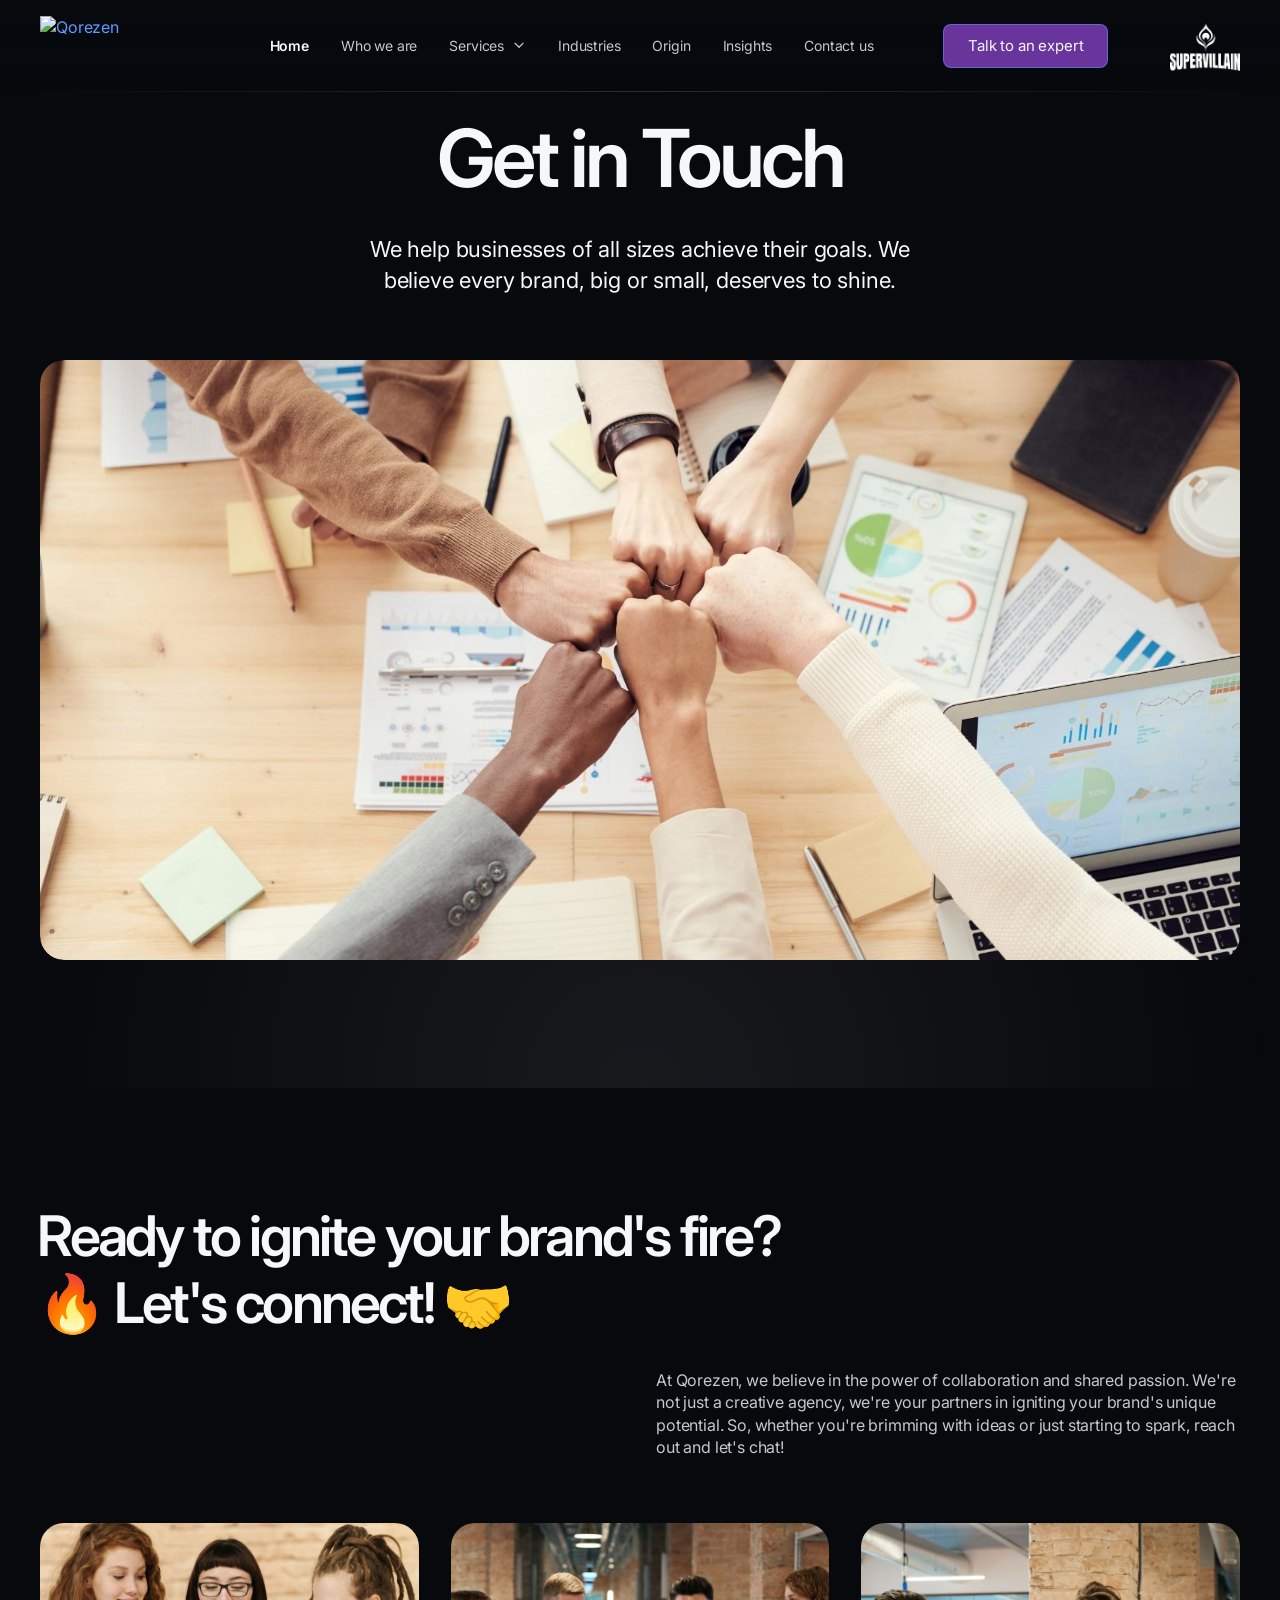
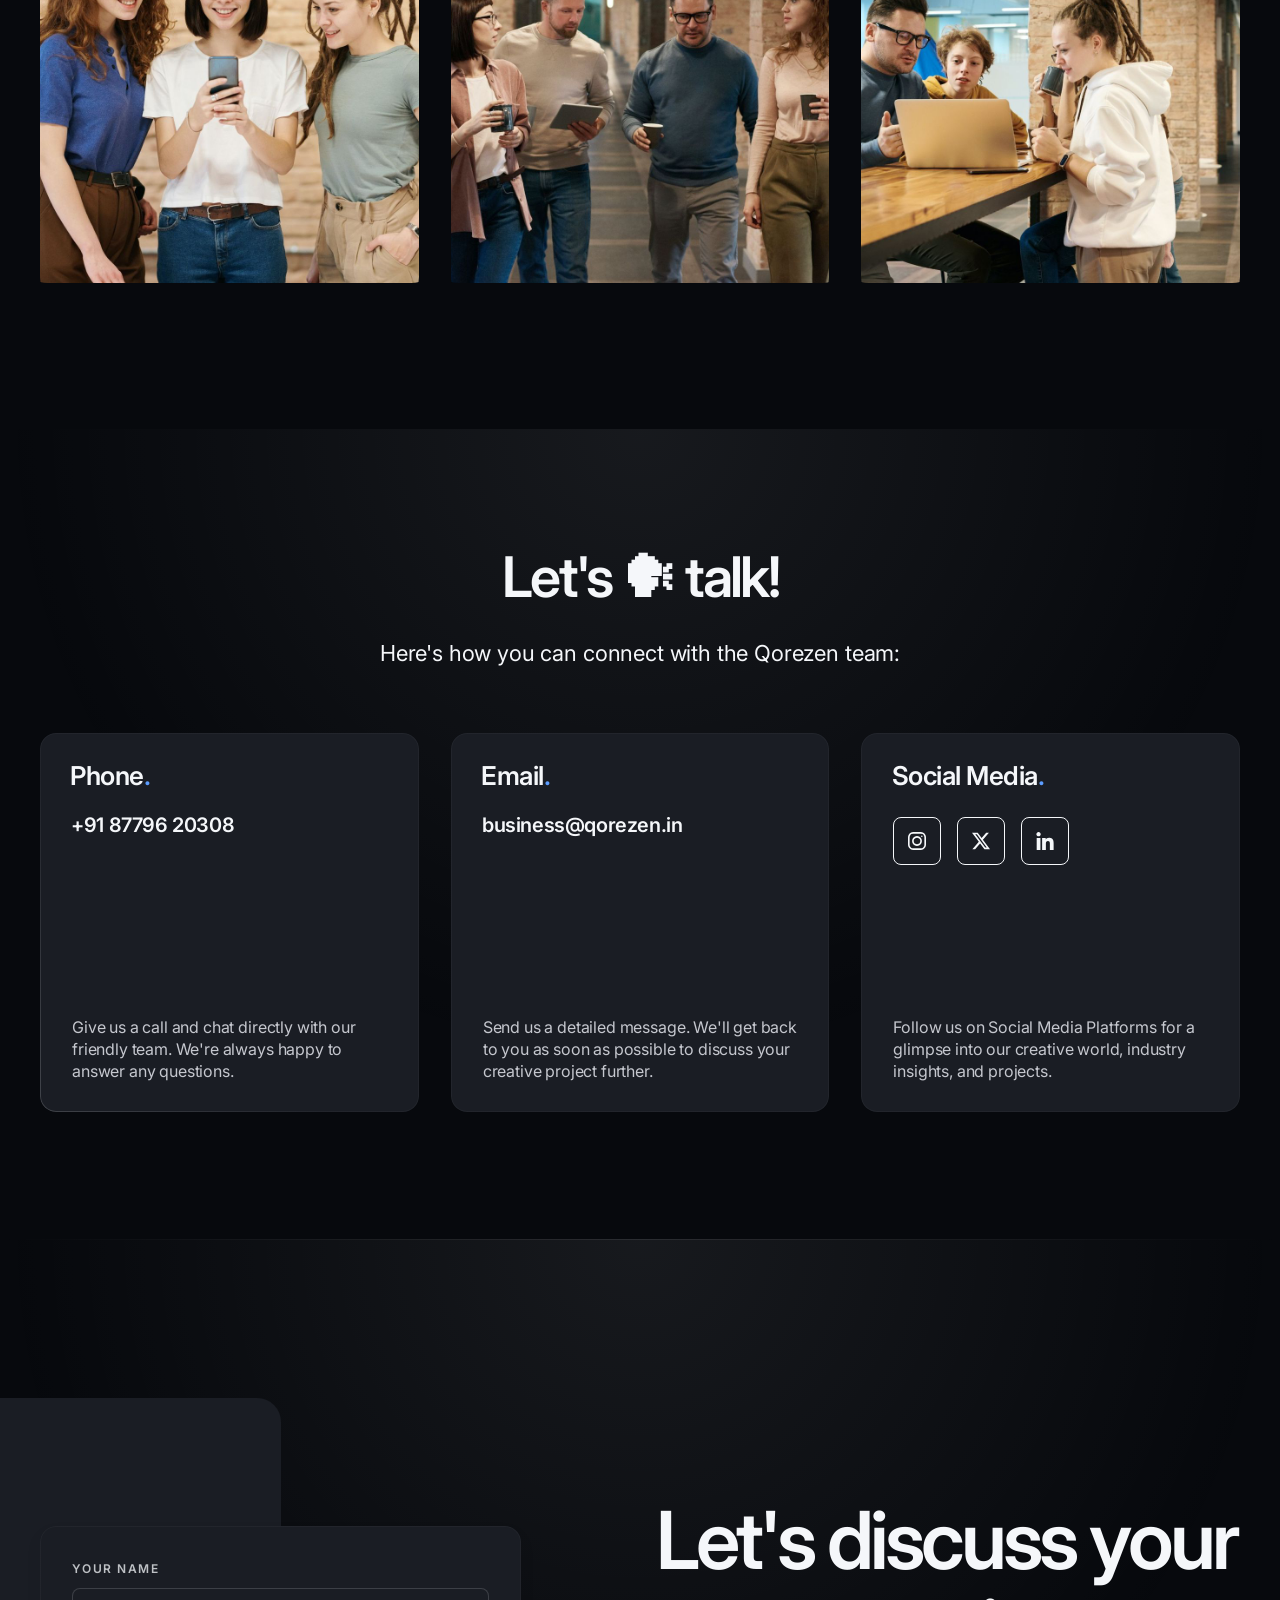
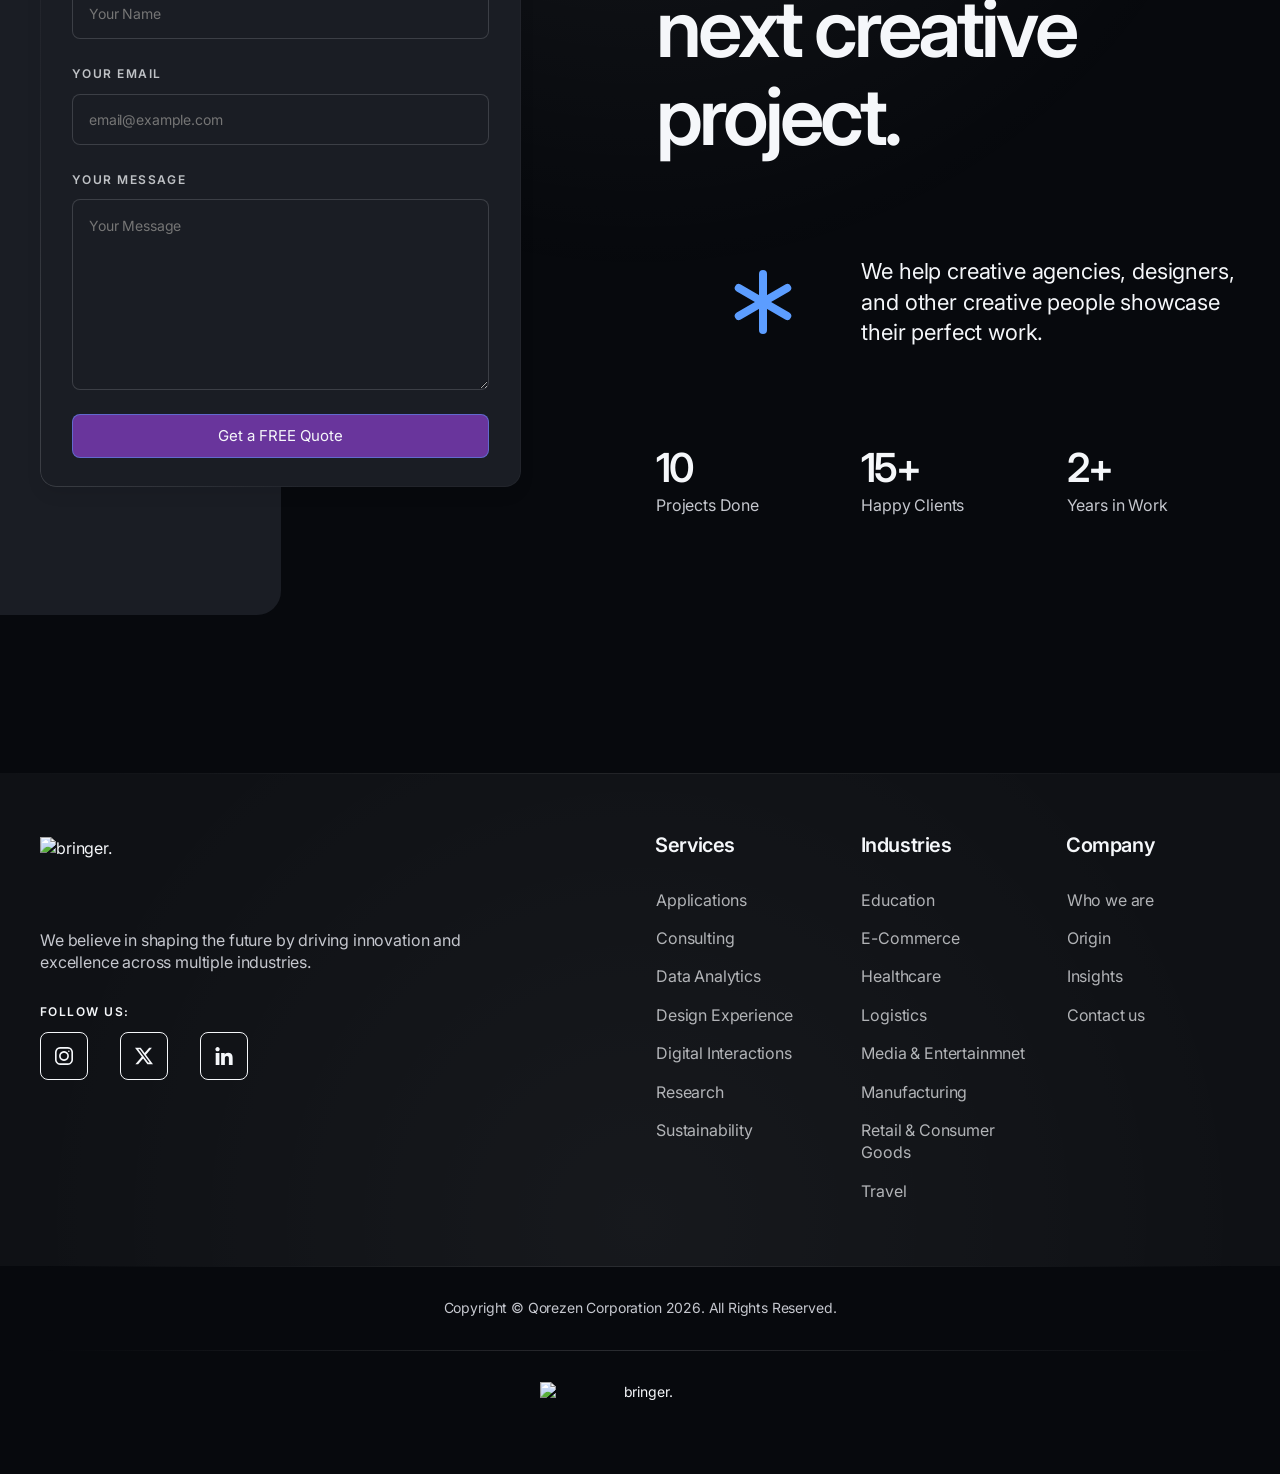
==== commit 1406f213: "updated" ====
--- a/contact-us.html
+++ b/contact-us.html
@@ -1,5 +1,6 @@
 <!DOCTYPE html>
 <html lang="en">
+
 <head>
     <meta charset="UTF-8">
     <meta name="viewport" content="width=device-width, initial-scale=1.0">
@@ -22,107 +23,22 @@
     <link rel="icon" href="img/favicon.png" sizes="32x32">
 
     <!-- Google tag (gtag.js) -->
-<script async src="https://www.googletagmanager.com/gtag/js?id=G-WSK5561V4J"></script>
-<script>
-  window.dataLayer = window.dataLayer || [];
-  function gtag(){dataLayer.push(arguments);}
-  gtag('js', new Date());
-
-  gtag('config', 'G-WSK5561V4J');
-</script>
+    <script async src="https://www.googletagmanager.com/gtag/js?id=G-WSK5561V4J"></script>
+    <script>
+        window.dataLayer = window.dataLayer || [];
+        function gtag() { dataLayer.push(arguments); }
+        gtag('js', new Date());
+
+        gtag('config', 'G-WSK5561V4J');
+    </script>
 
 </head>
+
 <body>
+    <script src="/js/shared-layout.js"></script>
+
     <!-- Header -->
-    <header id="bringer-header" class="is-frosted is-sticky" data-appear="fade-down" data-unload="fade-up">
-        <!-- Desktop Header -->
-        <div class="bringer-header-inner">
-            <!-- Header Logo -->
-            <div class="bringer-header-lp">
-                <a href="/index.html" class="bringer-logo">
-                    <img src="img/Q Web Logo W.png" alt="Qorezen" width="160" height="60">
-                </a>
-            </div>
-            <!-- Main Menu -->
-            <div class="bringer-header-mp">
-                <nav class="bringer-nav">
-                    <ul class="main-menu" data-stagger-appear="fade-down" data-stagger-delay="75">
-                        <li>
-                            <a href="/index.html">Home</a>
-                        </li>
-                        <li>
-                            <a href="/who-we-are.html">Who we are</a>
-                        </li>
-                        <li>
-                            <a href="#">Services</a>
-                            <ul class="sub-menu">
-                                <li>
-                                    <a href="/services/applications.html">Applications</a>
-                                </li>
-                                <li>
-                                    <a href="/services/consulting.html">Consulting</a>
-                                </li>
-                                <li>
-                                    <a href="/services/data-analytics.html">Data Analytics</a>
-                                </li>
-                                <li>
-                                    <a href="/services/design-experience.html">Design Experience</a>
-                                </li>
-                                <li>
-                                    <a href="/services/digital-interactions.html">Digital Interactions</a>
-                                </li>
-                                <li>
-                                    <a href="/services/research.html">Research</a>
-                                </li>
-                                <li>
-                                    <a href="/services/sustainability.html">Sustainability</a>
-                                </li>
-                            </ul>
-                        </li>
-                        <li>
-                            <a href="#">Industries</a>
-                            <ul class="sub-menu">
-                                <li><a href="">Education</a></li>
-                                <li><a href="">E-Commerce</a></li>
-                                <li><a href="">Healthcare</a></li>
-                                <li><a href="">Logistics</a></li>
-                                <li><a href="">Media & Entertainmnet</a></li>
-                                <li><a href="">Manufacturing</a></li>
-                                <li><a href="">Retail & Consumer Goods</a></li>
-                                <li><a href="">Travel</a></li>
-                            </ul>
-                        </li>
-                        <li>
-                            <a href="/origin.html" target="_blank">Origin</a>
-                        </li>
-                        <li>
-                            <a href="">Insights</a>
-                        </li>
-                        <li class="current-menu-item">
-                            <a href="/contacts.html">Contact us</a>
-                        </li>
-                    </ul>
-                </nav>
-            </div>
-            <!-- Header Button -->
-            <div class="bringer-header-rp">
-                <a href="/contact-us.html" class="bringer-button">Talk to an expert</a>
-            </div>
-        </div>
-        <!-- Mobile Header -->
-        <div class="bringer-mobile-header-inner">
-            <a href="/index.html" class="bringer-logo">
-                <img src="img/Q Web Logo W.png" alt="Qorezen Technologies" width="120" height="24">
-            </a>
-            <a href="" class="bringer-mobile-menu-toggler">
-                <i class="bringer-menu-toggler-icon">
-                    <span></span>
-                    <span></span>
-                    <span></span>
-                </i>
-            </a>
-        </div>
-    </header>
+    <div data-include="header"></div>
 
     <!-- Page Main -->
     <main id="bringer-main">
@@ -132,11 +48,15 @@
                 <div class="stg-row stg-bottom-gap-l">
                     <div class="stg-col-6 stg-offset-3 align-center">
                         <h1 class="bringer-page-title" data-appear="fade-up" data-unload="fade-up">Get in Touch</h1>
-                        <p class="bringer-large-text" data-appear="fade-up" data-delay="100" data-unload="fade-up">We help businesses of all sizes achieve their goals. We believe every brand, big or small, deserves to shine.</p>
-                    </div>
-                </div>
-                <div class="bringer-parallax-media" data-parallax-speed="20" data-appear="fade-up" data-delay="200" data-unload="fade-up">
-                    <img class="bringer-lazy" src="img/null.png" data-src="img/home/contact.jpg" alt="Get in Touch" width="1920" height="960">
+                        <p class="bringer-large-text" data-appear="fade-up" data-delay="100" data-unload="fade-up">We
+                            help businesses of all sizes achieve their goals. We believe every brand, big or small,
+                            deserves to shine.</p>
+                    </div>
+                </div>
+                <div class="bringer-parallax-media" data-parallax-speed="20" data-appear="fade-up" data-delay="200"
+                    data-unload="fade-up">
+                    <img class="bringer-lazy" src="img/null.png" data-src="img/home/contact.jpg" alt="Get in Touch"
+                        width="1920" height="960">
                 </div><!-- .bringer-parallax-media -->
             </section>
 
@@ -145,26 +65,33 @@
                 <!-- Section Title -->
                 <div class="stg-row stg-bottom-gap">
                     <div class="stg-col-8">
-                        <h2 data-split-appear="fade-up" data-unload="fade-up">Ready to ignite your brand's fire? 🔥 Let's connect! 🤝</h2>
+                        <h2 data-split-appear="fade-up" data-unload="fade-up">Ready to ignite your brand's fire? 🔥
+                            Let's connect! 🤝</h2>
                     </div>
                     <div class="stg-col-4"></div>
                 </div>
                 <!-- Section Content -->
                 <div class="stg-row stg-bottom-gap-l">
                     <div class="stg-col-6 stg-offset-6" data-appear="fade-up" data-delay="200" data-unload="fade-up">
-                        <p>At Qorezen, we believe in the power of collaboration and shared passion. We're not just a creative agency, we're your partners in igniting your brand's unique potential. So, whether you're brimming with ideas or just starting to spark, reach out and let's chat!</p>
+                        <p>At Qorezen, we believe in the power of collaboration and shared passion. We're not just a
+                            creative agency, we're your partners in igniting your brand's unique potential. So, whether
+                            you're brimming with ideas or just starting to spark, reach out and let's chat!</p>
                     </div>
                 </div>
                 <!-- Grid Galery -->
-                <div class="bringer-grid-3cols bringer-parallax-media bringer-m-grid-3cols stg-m-small-gap" data-stagger-appear="fade-up" data-delay="200" data-stagger-unload="fade-up">
+                <div class="bringer-grid-3cols bringer-parallax-media bringer-m-grid-3cols stg-m-small-gap"
+                    data-stagger-appear="fade-up" data-delay="200" data-stagger-unload="fade-up">
                     <a href="img/inner-pages/contacts02.jpg" class="bringer-lightbox-link" data-size="960x960">
-                        <img class="bringer-lazy" src="img/null.png" data-src="img/inner-pages/contacts02.jpg" alt="Bringer" width="960" height="960">
+                        <img class="bringer-lazy" src="img/null.png" data-src="img/inner-pages/contacts02.jpg"
+                            alt="Bringer" width="960" height="960">
                     </a>
                     <a href="img/inner-pages/contacts03.jpg" class="bringer-lightbox-link" data-size="960x960">
-                        <img class="bringer-lazy" src="img/null.png" data-src="img/inner-pages/contacts03.jpg" alt="Bringer" width="960" height="960">
+                        <img class="bringer-lazy" src="img/null.png" data-src="img/inner-pages/contacts03.jpg"
+                            alt="Bringer" width="960" height="960">
                     </a>
                     <a href="img/inner-pages/contacts04.jpg" class="bringer-lightbox-link" data-size="960x960">
-                        <img class="bringer-lazy" src="img/null.png" data-src="img/inner-pages/contacts04.jpg" alt="Bringer" width="960" height="960">
+                        <img class="bringer-lazy" src="img/null.png" data-src="img/inner-pages/contacts04.jpg"
+                            alt="Bringer" width="960" height="960">
                     </a>
                 </div>
             </section>
@@ -176,7 +103,8 @@
                     <div class="stg-col-8 stg-offset-2">
                         <div class="align-center">
                             <h2 data-appear="fade-up" data-unload="fade-up">Let's 🗣 talk!</h2>
-                            <p class="bringer-large-text" data-appear="fade-up" data-delay="100" data-unload="fade-up">Here's how you can connect with the Qorezen team:</p>
+                            <p class="bringer-large-text" data-appear="fade-up" data-delay="100" data-unload="fade-up">
+                                Here's how you can connect with the Qorezen team:</p>
                         </div>
                     </div>
                 </div>
@@ -190,7 +118,8 @@
                                 <h5>Phone<span class="bringer-accent">.</span></h5>
                                 <h6>+91 87796 20308</h6>
                             </div>
-                            <p>Give us a call and chat directly with our friendly team. We're always happy to answer any questions.</p>
+                            <p>Give us a call and chat directly with our friendly team. We're always happy to answer any
+                                questions.</p>
                         </div>
                     </div>
                     <div class="stg-col-4 stg-tp-col-6 stg-tp-bottom-gap">
@@ -201,7 +130,8 @@
                                 <h5>Email<span class="bringer-accent">.</span></h5>
                                 <h6>business@qorezen.in</h6>
                             </div>
-                            <p>Send us a detailed message. We'll get back to you as soon as possible to discuss your creative project further.</p>
+                            <p>Send us a detailed message. We'll get back to you as soon as possible to discuss your
+                                creative project further.</p>
                         </div>
                     </div>
                     <div class="stg-col-4 stg-tp-col-12">
@@ -209,9 +139,11 @@
                         <div class="bringer-block stg-aspect-square stg-tp-aspect-rectangle stg-vertical-space-between">
                             <div>
                                 <h5>Social Media<span class="bringer-accent">.</span></h5>
-                                <ul class="bringer-socials-list stg-small-gap" data-stagger-appear="fade-up" data-stagger-delay="75">
+                                <ul class="bringer-socials-list stg-small-gap" data-stagger-appear="fade-up"
+                                    data-stagger-delay="75">
                                     <li>
-                                        <a href="https://www.instagram.com/qorezen/" target="_blank" class="bringer-socials-instagram">
+                                        <a href="https://www.instagram.com/qorezen/" target="_blank"
+                                            class="bringer-socials-instagram">
                                             <i></i>
                                         </a>
                                     </li>
@@ -221,13 +153,15 @@
                                         </a>
                                     </li>
                                     <li>
-                                        <a href="https://www.linkedin.com/company/qorezen-in/" target="_blank" class="bringer-socials-linkedin">
+                                        <a href="https://www.linkedin.com/company/qorezen-in/" target="_blank"
+                                            class="bringer-socials-linkedin">
                                             <i></i>
                                         </a>
                                     </li>
                                 </ul>
                             </div>
-                            <p>Follow us on Social Media Platforms for a glimpse into our creative world, industry insights, and projects.</p>
+                            <p>Follow us on Social Media Platforms for a glimpse into our creative world, industry
+                                insights, and projects.</p>
                         </div>
                     </div>
                 </div>
@@ -237,15 +171,18 @@
             <section class="backlight-top is-fullwidth">
                 <div class="stg-row stg-valign-middle stg-cta-with-image stg-tp-column-reverse">
                     <div class="stg-col-5" data-unload="fade-left">
-                        <div class="bringer-offset-image" data-bg-src="img/cta/contact-section-bg.jpg" data-appear="fade-up" data-threshold="0.25"></div>
-                        <form name="contact" method="post" class="bringer-contact-form bringer-block" data-fill-error="Please, fill out the contact form." data-appear="fade-right" data-threshold="0.25" data-netlify="true">
+                        <div class="bringer-offset-image" data-bg-src="img/cta/contact-section-bg.jpg"
+                            data-appear="fade-up" data-threshold="0.25"></div>
+                        <form name="contact" method="post" class="bringer-contact-form bringer-block"
+                            data-fill-error="Please, fill out the contact form." data-appear="fade-right"
+                            data-threshold="0.25" data-netlify="true">
                             <div class="bringer-form-content">
                                 <!-- Field: Name -->
                                 <label for="name">Your Name</label>
                                 <input type="text" id="name" name="name" placeholder="Your Name" required>
                                 <!-- Field: Email -->
                                 <label for="email">Your Email</label>
-                                <input type="email" id="email" name="email" placeholder="email@example.com" required>    
+                                <input type="email" id="email" name="email" placeholder="email@example.com" required>
                                 <!-- Field: Message -->
                                 <label for="message">Your Message</label>
                                 <textarea id="message" name="message" placeholder="Your Message" required></textarea>
@@ -257,20 +194,25 @@
                     </div>
                     <div class="stg-col-6 stg-offset-1" data-unload="fade-right">
                         <div class="bringer-cta-form-content">
-                            <div class="bringer-cta-form-title" data-split-appear="fade-up" data-split-delay="100" data-split-by="line">
+                            <div class="bringer-cta-form-title" data-split-appear="fade-up" data-split-delay="100"
+                                data-split-by="line">
                                 Let's discuss your next creative project.
                             </div>
                             <div class="bringer-cta-text">
                                 <div class="stg-row stg-valign-middle">
-                                    <div class="stg-col-2 stg-offset-2 stg-tp-col-1 stg-tp-offset-3 stg-m-col-1 stg-m-offset-2" data-appear="fade-right">
+                                    <div class="stg-col-2 stg-offset-2 stg-tp-col-1 stg-tp-offset-3 stg-m-col-1 stg-m-offset-2"
+                                        data-appear="fade-right">
                                         <i class="bringer-cta-icon"></i>
                                     </div>
-                                    <div class="stg-col-8 stg-tp-col-7 stg-m-col-8 stg-m-offset-1" data-appear="fade-left">
-                                        <p class="bringer-large-text">We help creative agencies, designers, and other creative people showcase their perfect work.</p>
+                                    <div class="stg-col-8 stg-tp-col-7 stg-m-col-8 stg-m-offset-1"
+                                        data-appear="fade-left">
+                                        <p class="bringer-large-text">We help creative agencies, designers, and other
+                                            creative people showcase their perfect work.</p>
                                     </div>
                                 </div>
                             </div>
-                            <div class="bringer-cta-counters bringer-grid-3cols bringer-m-grid-3cols" data-stagger-appear="fade-up" data-stagger-delay="100">
+                            <div class="bringer-cta-counters bringer-grid-3cols bringer-m-grid-3cols"
+                                data-stagger-appear="fade-up" data-stagger-delay="100">
                                 <!-- Counter Item -->
                                 <div class="bringer-counter bringer-small-counter" data-delay="3000">
                                     <div class="bringer-counter-number">10</div>
@@ -295,102 +237,8 @@
         </div><!-- .stg-container -->
 
         <!-- Footer -->
-        <footer id="bringer-footer" data-appear="fade-up" data-unload="fade-down">
-            <!-- Footer Widgets Area -->
-            <div class="bringer-footer-widgets">
-                <div class="stg-container">
-                    <div class="stg-row" data-stagger-appear="fade-left" data-stagger-delay="100">
-                        <div class="stg-col-5 stg-tp-col-12 stg-tp-bottom-gap-l">
-                            <div class="bringer-info-widget">
-                                <a href="./" class="bringer-logo footer-logo">
-                                    <img src="img/Q Web Logo W.png" alt="bringer." width="150" height="24">
-                                </a>
-                                <div class="bringer-info-description">We believe in shaping the future by driving innovation and excellence across multiple industries.</div>
-                                <span class="bringer-label">Follow us:</span>
-                                <ul class="bringer-socials-list" data-stagger-appear="fade-up" data-stagger-delay="75">
-                                    <li>
-                                        <a href="https://www.instagram.com/qorezen/" target="_blank" class="bringer-socials-instagram">
-                                            <i></i>
-                                        </a>
-                                    </li>
-                                    <li>
-                                        <a href="https://x.com/qorezen" target="_blank" class="bringer-socials-x">
-                                            <i></i>
-                                        </a>
-                                    </li>
-                                    <li>
-                                        <a href="https://www.linkedin.com/company/qorezen-in/" target="_blank" class="bringer-socials-linkedin">
-                                            <i></i>
-                                        </a>
-                                    </li>
-                                </ul>
-                            </div>
-                        </div>
-                        <div class="stg-col-2 stg-offset-1 stg-tp-col-4 stg-m-col-4">
-                            <div class="bringer-widget">
-                                <h6>Services</h6>
-                                <div class="bringer-menu-widget">
-                                    <ul>
-                                        <li><a href="/services/applications.html">Applications</a></li>
-                                        <li><a href="/services/consulting.html">Consulting</a></li>
-                                        <li><a href="/services/data-analytics.html">Data Analytics</a></li>
-                                        <li><a href="/services/design-experience.html">Design Experience</a></li>
-                                        <li><a href="/services/digital-interactions.html">Digital Interactions</a></li>
-                                        <li><a href="/services/research.html">Research</a></li>
-                                        <li><a href="/services/sustainability.html">Sustainability</a></li>
-                                    </ul>
-                                </div>
-                            </div>
-                        </div>
-                        <div class="stg-col-2 stg-tp-col-4 stg-m-col-4">
-                            <div class="bringer-widget">
-                                <h6>Industries</h6>
-                                <div class="bringer-menu-widget">
-                                    <ul>
-                                        <li><a href="">Education</a></li>
-                                        <li><a href="">E-Commerce</a></li>
-                                        <li><a href="">Healthcare</a></li>
-                                        <li><a href="">Logistics</a></li>
-                                        <li><a href="">Media & Entertainmnet</a></li>
-                                        <li><a href="">Manufacturing</a></li>
-                                        <li><a href="">Retail & Consumer Goods</a></li>
-                                        <li><a href="">Travel</a></li>
-                                    </ul>
-                                </div>
-                            </div>
-                        </div>
-                        <div class="stg-col-2 stg-tp-col-4 stg-m-col-4">
-                            <div class="bringer-widget">
-                                <h6>Company</h6>
-                                <div class="bringer-menu-widget">
-                                    <ul>
-                                        <li><a href="/who-we-are.html">Who we are</a></li>
-                                        <li><a href="/origin.html">Origin</a></li>
-                                        <li><a href="">Insights</a></li>
-                                        <li><a href="/contact-us.html">Contact us</a></li>
-                                    </ul>
-                                </div>
-                            </div>
-                        </div>
-                    </div><!-- .stg-row -->
-                </div><!-- .stg-container -->
-            </div>
-
-            <!-- Footer Copyright Line -->
-            <div class="bringer-footer-line stg-container">
-                <div class="align-center">
-                    Copyright &copy; Qorezen Corporation 2026. All Rights Reserved.
-                </div>
-            </div>
-            <div class="bringer-footer-line stg-container">
-                <div class="align-center">
-                    <a href="https://supervillain.in/" target="_blank" class="bringer-logo footer-logo">
-                                    <img src="img/SVB Logo.png" alt="bringer." width="200" height="60">
-                                </a>
-                </div>
-            </div>
-        </footer>
-	</main>
+        <div data-include="footer"></div>
+    </main>
 
     <!-- Right Click Protection Block -->
     <div class="bringer-rcp-wrap">
@@ -411,4 +259,5 @@
     <script src="js/classes.js"></script>
     <script src="js/main.js"></script>
 </body>
+
 </html>
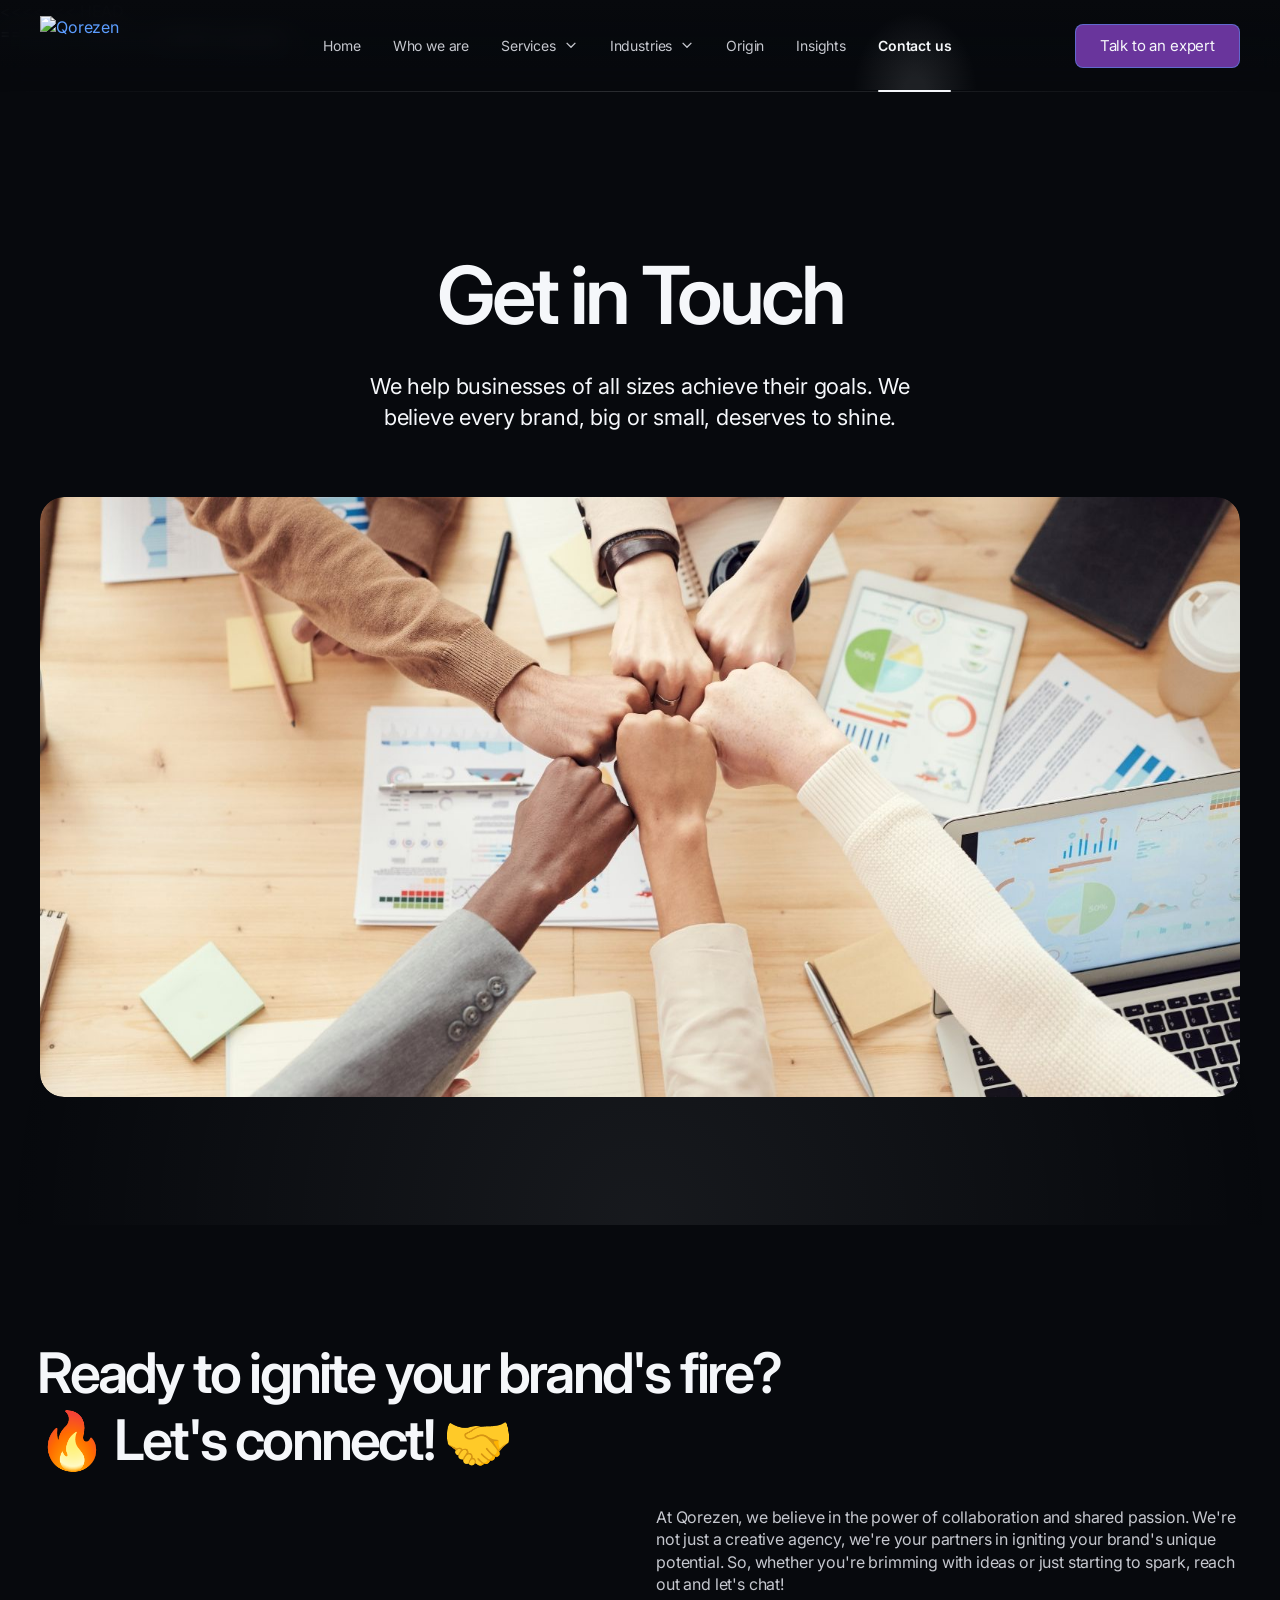
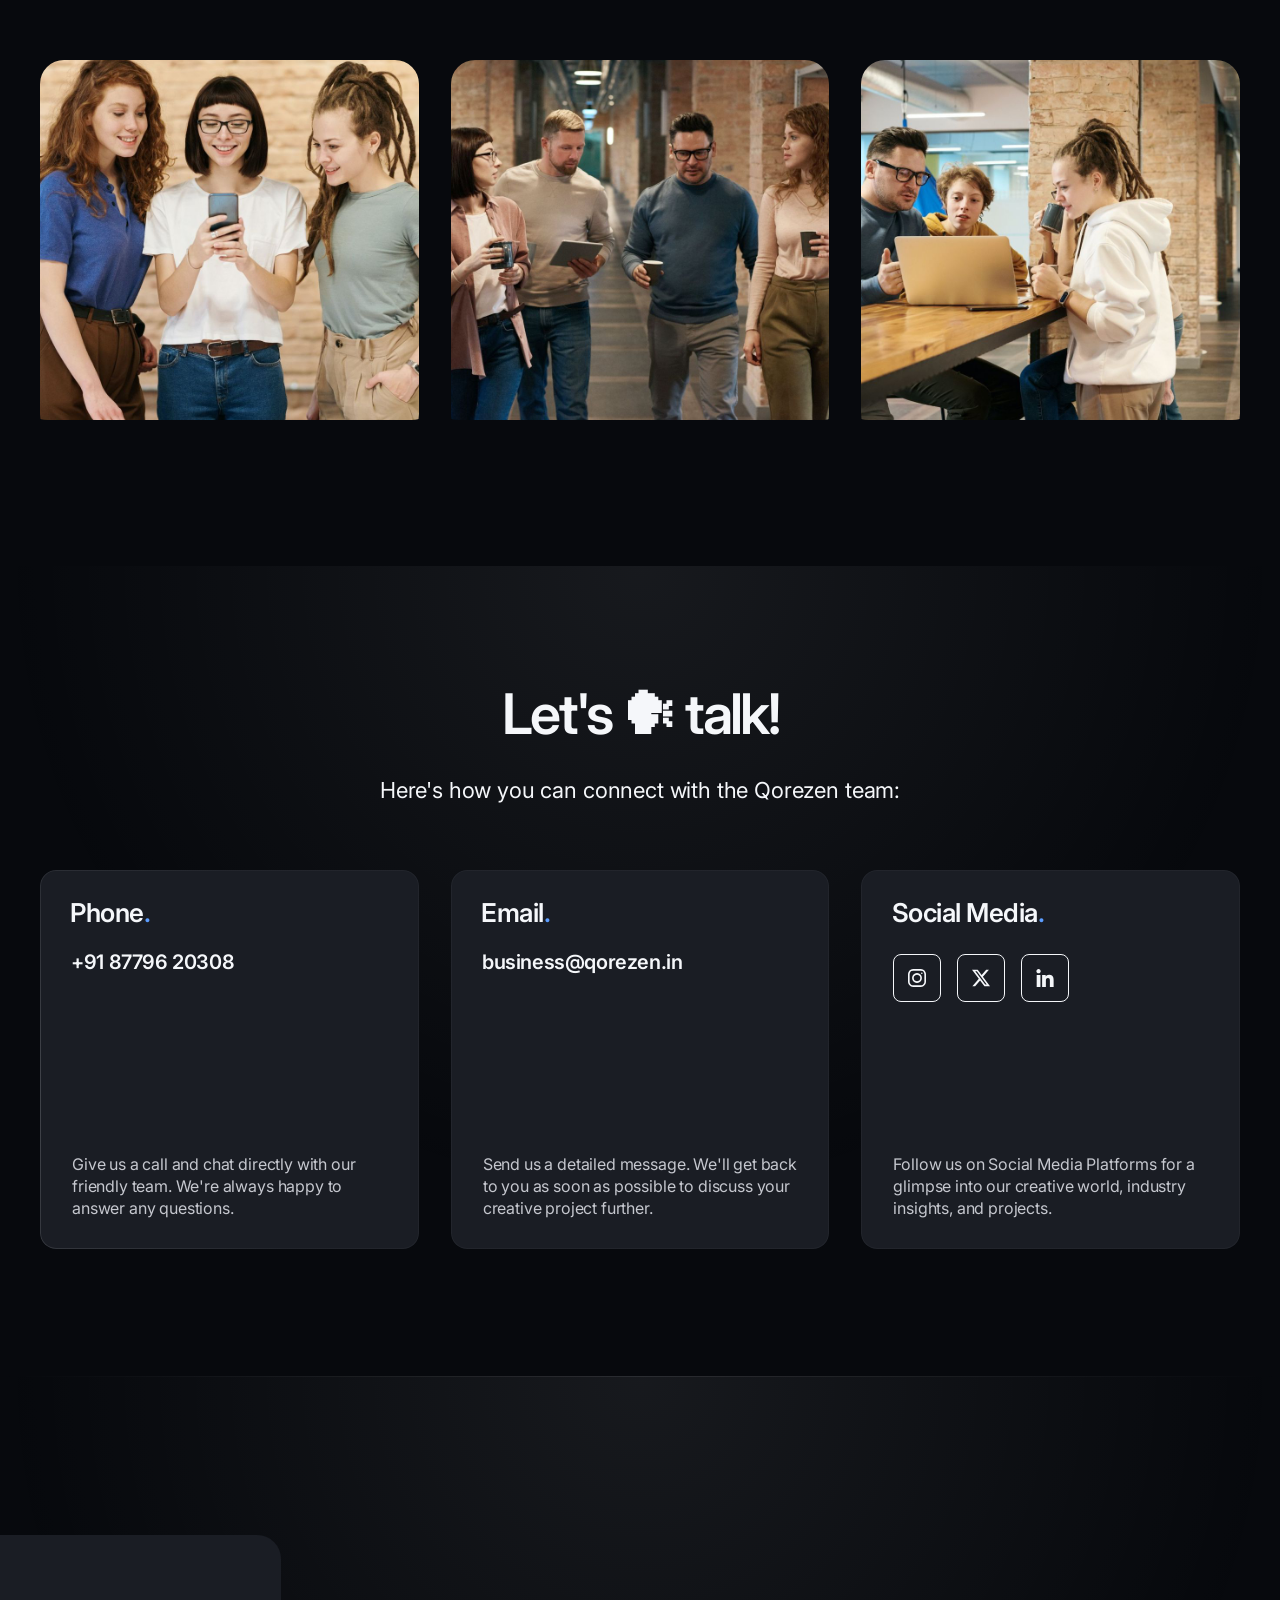
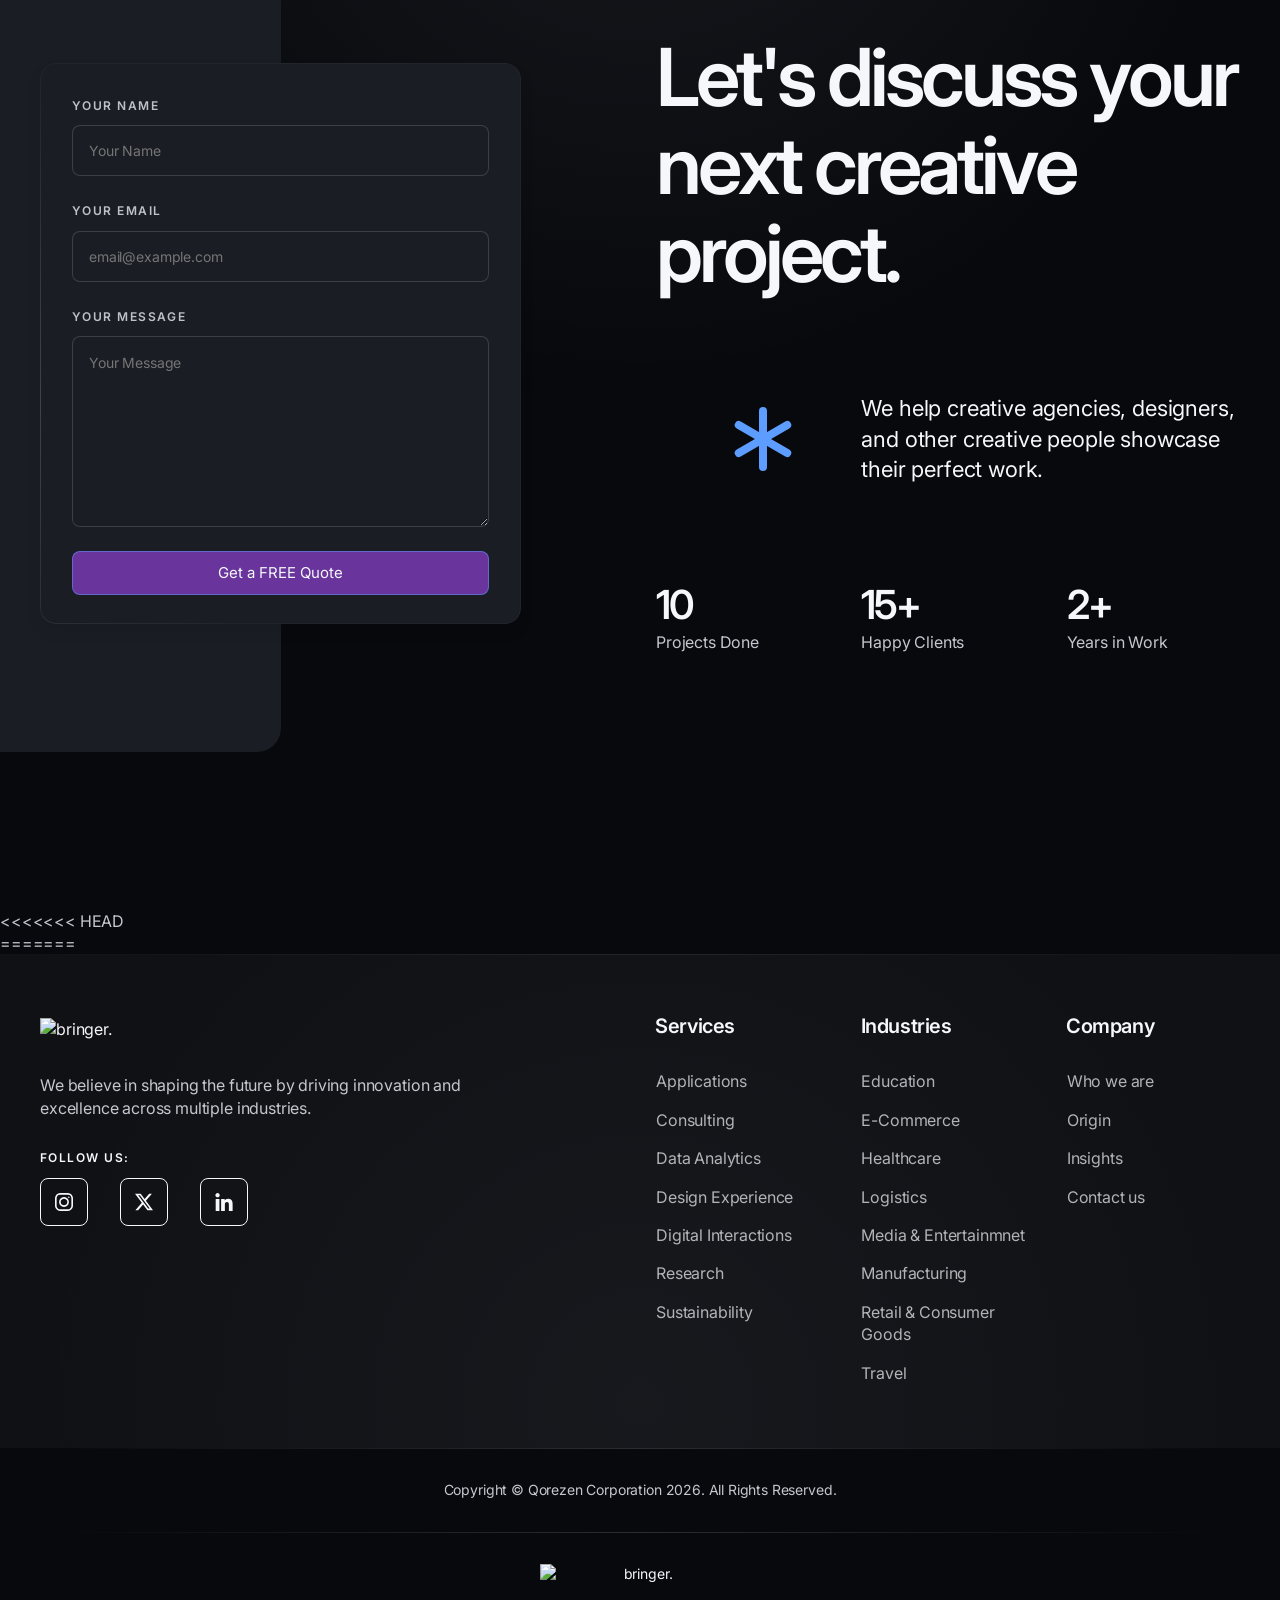
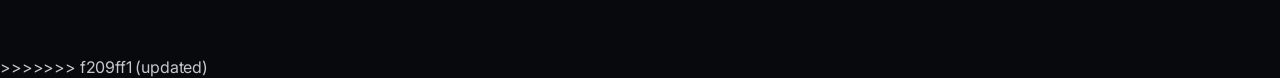
==== commit f8d0d45f: "updated" ====
--- a/contact-us.html
+++ b/contact-us.html
@@ -38,7 +38,99 @@
     <script src="/js/shared-layout.js"></script>
 
     <!-- Header -->
+<<<<<<< HEAD
     <div data-include="header"></div>
+=======
+    <header id="bringer-header" class="is-frosted is-sticky" data-appear="fade-down" data-unload="fade-up">
+        <!-- Desktop Header -->
+        <div class="bringer-header-inner">
+            <!-- Header Logo -->
+            <div class="bringer-header-lp">
+                <a href="/index.html" class="bringer-logo">
+                    <img src="img/Q Web Logo W.png" alt="Qorezen" width="160" height="60">
+                </a>
+            </div>
+            <!-- Main Menu -->
+            <div class="bringer-header-mp">
+                <nav class="bringer-nav">
+                    <ul class="main-menu" data-stagger-appear="fade-down" data-stagger-delay="75">
+                        <li>
+                            <a href="/index.html">Home</a>
+                        </li>
+                        <li>
+                            <a href="/who-we-are.html">Who we are</a>
+                        </li>
+                        <li>
+                            <a href="#">Services</a>
+                            <ul class="sub-menu">
+                                <li>
+                                    <a href="/services/applications.html">Applications</a>
+                                </li>
+                                <li>
+                                    <a href="/services/consulting.html">Consulting</a>
+                                </li>
+                                <li>
+                                    <a href="/services/data-analytics.html">Data Analytics</a>
+                                </li>
+                                <li>
+                                    <a href="/services/design-experience.html">Design Experience</a>
+                                </li>
+                                <li>
+                                    <a href="/services/digital-interactions.html">Digital Interactions</a>
+                                </li>
+                                <li>
+                                    <a href="/services/research.html">Research</a>
+                                </li>
+                                <li>
+                                    <a href="/services/sustainability.html">Sustainability</a>
+                                </li>
+                            </ul>
+                        </li>
+                        <li>
+                            <a href="#">Industries</a>
+                            <ul class="sub-menu">
+                                <li><a href="">Education</a></li>
+                                <li><a href="">E-Commerce</a></li>
+                                <li><a href="">Healthcare</a></li>
+                                <li><a href="">Logistics</a></li>
+                                <li><a href="">Media & Entertainmnet</a></li>
+                                <li><a href="">Manufacturing</a></li>
+                                <li><a href="">Retail & Consumer Goods</a></li>
+                                <li><a href="">Travel</a></li>
+                            </ul>
+                        </li>
+                        <li>
+                            <a href="https://origingroup.agency/" target="_blank">Origin</a>
+                        </li>
+                        <li>
+                            <a href="">Insights</a>
+                        </li>
+                        <li class="current-menu-item">
+                            <a href="/contacts.html">Contact us</a>
+                        </li>
+                    </ul>
+                </nav>
+            </div>
+            <!-- Header Button -->
+            <div class="bringer-header-rp">
+                <a href="/contact-us.html" class="bringer-button">Talk to an expert</a>
+            </div>
+        </div>
+        <!-- Mobile Header -->
+        <div class="bringer-mobile-header-inner">
+            <a href="/index.html" class="bringer-logo">
+                <img src="img/Q Web Logo W.png" alt="Qorezen Technologies" width="120" height="24">
+            </a>
+            <a href="" class="bringer-mobile-menu-toggler">
+                <i class="bringer-menu-toggler-icon">
+                    <span></span>
+                    <span></span>
+                    <span></span>
+                </i>
+            </a>
+        </div>
+    </header>
+>>>>>>> f209ff1 (updated)
 
     <!-- Page Main -->
     <main id="bringer-main">
@@ -237,7 +329,108 @@
         </div><!-- .stg-container -->
 
         <!-- Footer -->
+<<<<<<< HEAD
         <div data-include="footer"></div>
+=======
+        <footer id="bringer-footer" data-appear="fade-up" data-unload="fade-down">
+            <!-- Footer Widgets Area -->
+            <div class="bringer-footer-widgets">
+                <div class="stg-container">
+                    <div class="stg-row" data-stagger-appear="fade-left" data-stagger-delay="100">
+                        <div class="stg-col-5 stg-tp-col-12 stg-tp-bottom-gap-l">
+                            <div class="bringer-info-widget">
+                                <a href="./" class="bringer-logo footer-logo">
+                                    <img src="img/Q Web Logo W.png" alt="bringer." width="150" height="24">
+                                </a>
+                                <div class="bringer-info-description">We believe in shaping the future by driving
+                                    innovation and excellence across multiple industries.</div>
+                                <span class="bringer-label">Follow us:</span>
+                                <ul class="bringer-socials-list" data-stagger-appear="fade-up" data-stagger-delay="75">
+                                    <li>
+                                        <a href="https://www.instagram.com/qorezen/" target="_blank"
+                                            class="bringer-socials-instagram">
+                                            <i></i>
+                                        </a>
+                                    </li>
+                                    <li>
+                                        <a href="https://x.com/qorezen" target="_blank" class="bringer-socials-x">
+                                            <i></i>
+                                        </a>
+                                    </li>
+                                    <li>
+                                        <a href="https://www.linkedin.com/company/qorezen-in/" target="_blank"
+                                            class="bringer-socials-linkedin">
+                                            <i></i>
+                                        </a>
+                                    </li>
+                                </ul>
+                            </div>
+                        </div>
+                        <div class="stg-col-2 stg-offset-1 stg-tp-col-4 stg-m-col-4">
+                            <div class="bringer-widget">
+                                <h6>Services</h6>
+                                <div class="bringer-menu-widget">
+                                    <ul>
+                                        <li><a href="/services/applications.html">Applications</a></li>
+                                        <li><a href="/services/consulting.html">Consulting</a></li>
+                                        <li><a href="/services/data-analytics.html">Data Analytics</a></li>
+                                        <li><a href="/services/design-experience.html">Design Experience</a></li>
+                                        <li><a href="/services/digital-interactions.html">Digital Interactions</a></li>
+                                        <li><a href="/services/research.html">Research</a></li>
+                                        <li><a href="/services/sustainability.html">Sustainability</a></li>
+                                    </ul>
+                                </div>
+                            </div>
+                        </div>
+                        <div class="stg-col-2 stg-tp-col-4 stg-m-col-4">
+                            <div class="bringer-widget">
+                                <h6>Industries</h6>
+                                <div class="bringer-menu-widget">
+                                    <ul>
+                                        <li><a href="">Education</a></li>
+                                        <li><a href="">E-Commerce</a></li>
+                                        <li><a href="">Healthcare</a></li>
+                                        <li><a href="">Logistics</a></li>
+                                        <li><a href="">Media & Entertainmnet</a></li>
+                                        <li><a href="">Manufacturing</a></li>
+                                        <li><a href="">Retail & Consumer Goods</a></li>
+                                        <li><a href="">Travel</a></li>
+                                    </ul>
+                                </div>
+                            </div>
+                        </div>
+                        <div class="stg-col-2 stg-tp-col-4 stg-m-col-4">
+                            <div class="bringer-widget">
+                                <h6>Company</h6>
+                                <div class="bringer-menu-widget">
+                                    <ul>
+                                        <li><a href="/who-we-are.html">Who we are</a></li>
+                                        <li><a href="/origin.html">Origin</a></li>
+                                        <li><a href="">Insights</a></li>
+                                        <li><a href="/contact-us.html">Contact us</a></li>
+                                    </ul>
+                                </div>
+                            </div>
+                        </div>
+                    </div><!-- .stg-row -->
+                </div><!-- .stg-container -->
+            </div>
+
+            <!-- Footer Copyright Line -->
+            <div class="bringer-footer-line stg-container">
+                <div class="align-center">
+                    Copyright &copy; Qorezen Corporation 2026. All Rights Reserved.
+                </div>
+            </div>
+            <div class="bringer-footer-line stg-container">
+                <div class="align-center">
+                    <a href="https://supervillain.in/" target="_blank" class="bringer-logo footer-logo">
+                        <img src="img/SVB Logo.png" alt="bringer." width="200" height="60">
+                    </a>
+                </div>
+            </div>
+        </footer>
+>>>>>>> f209ff1 (updated)
     </main>
 
     <!-- Right Click Protection Block -->
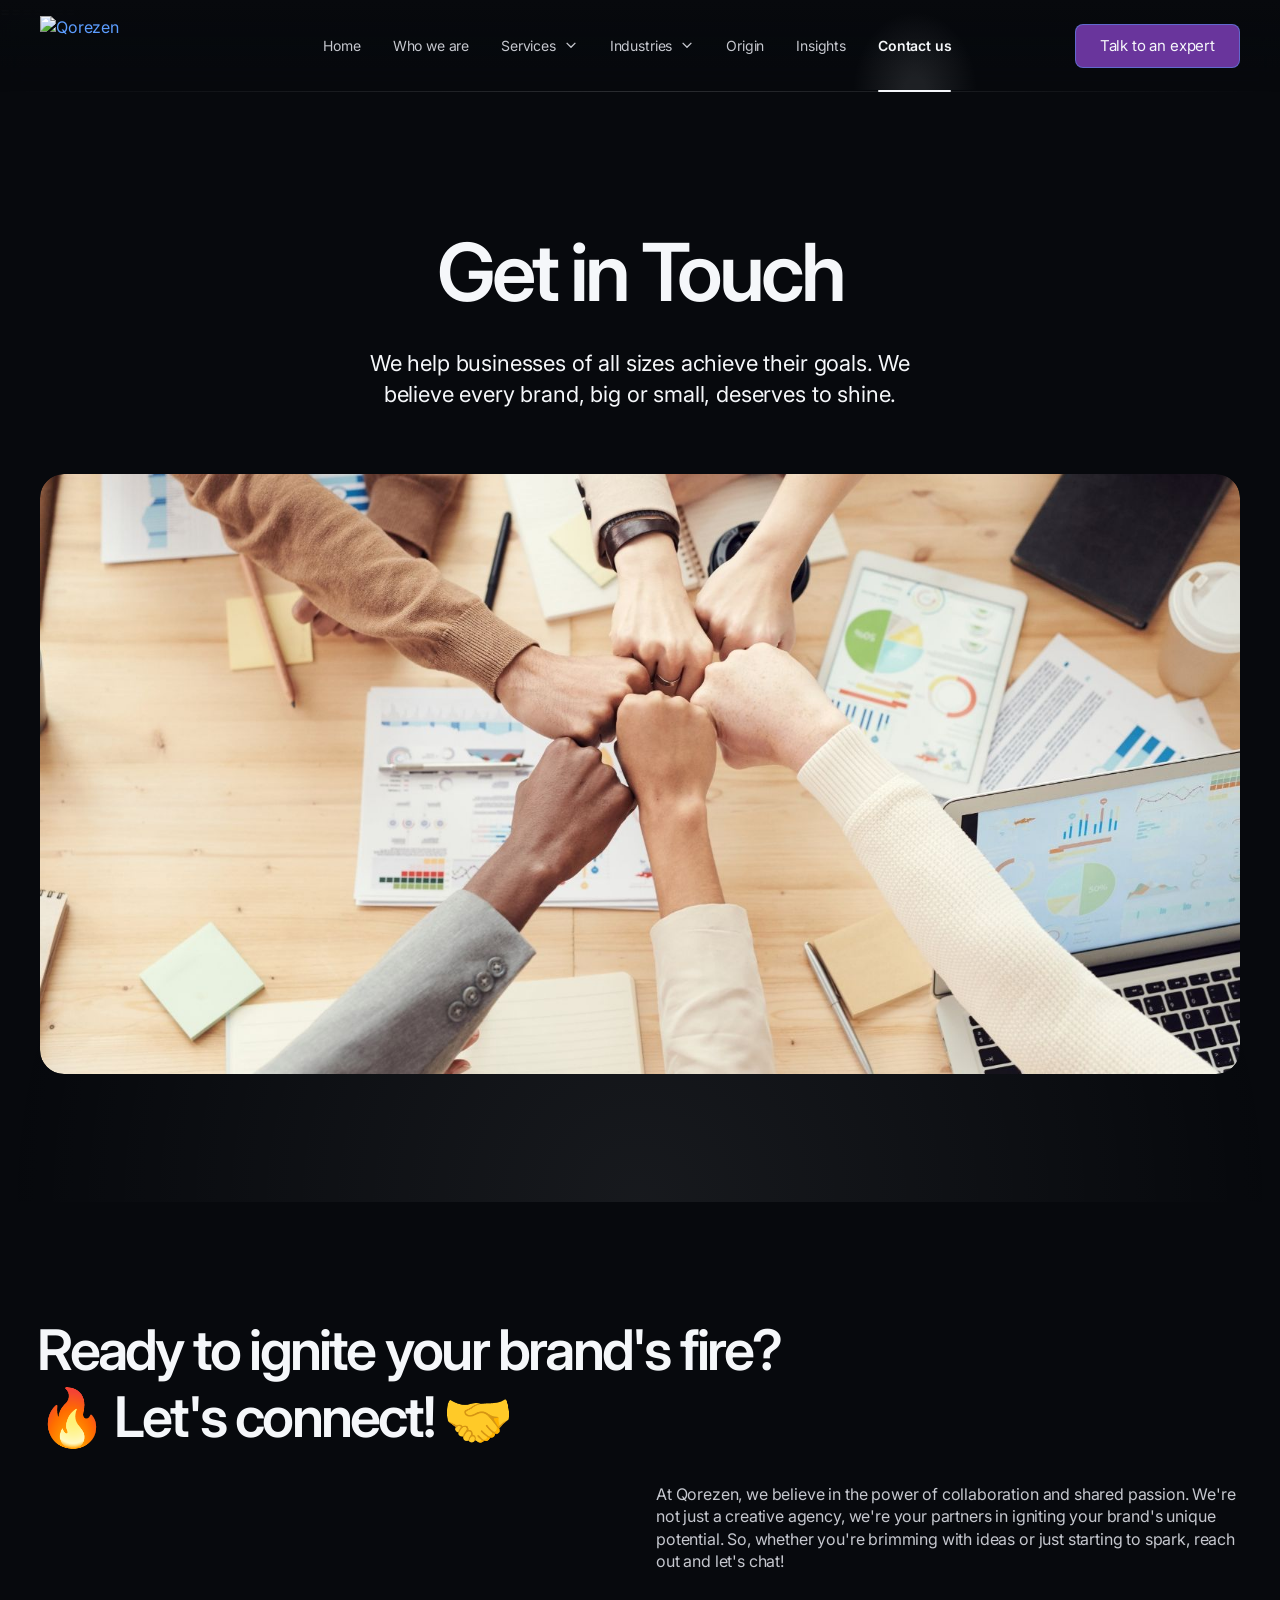
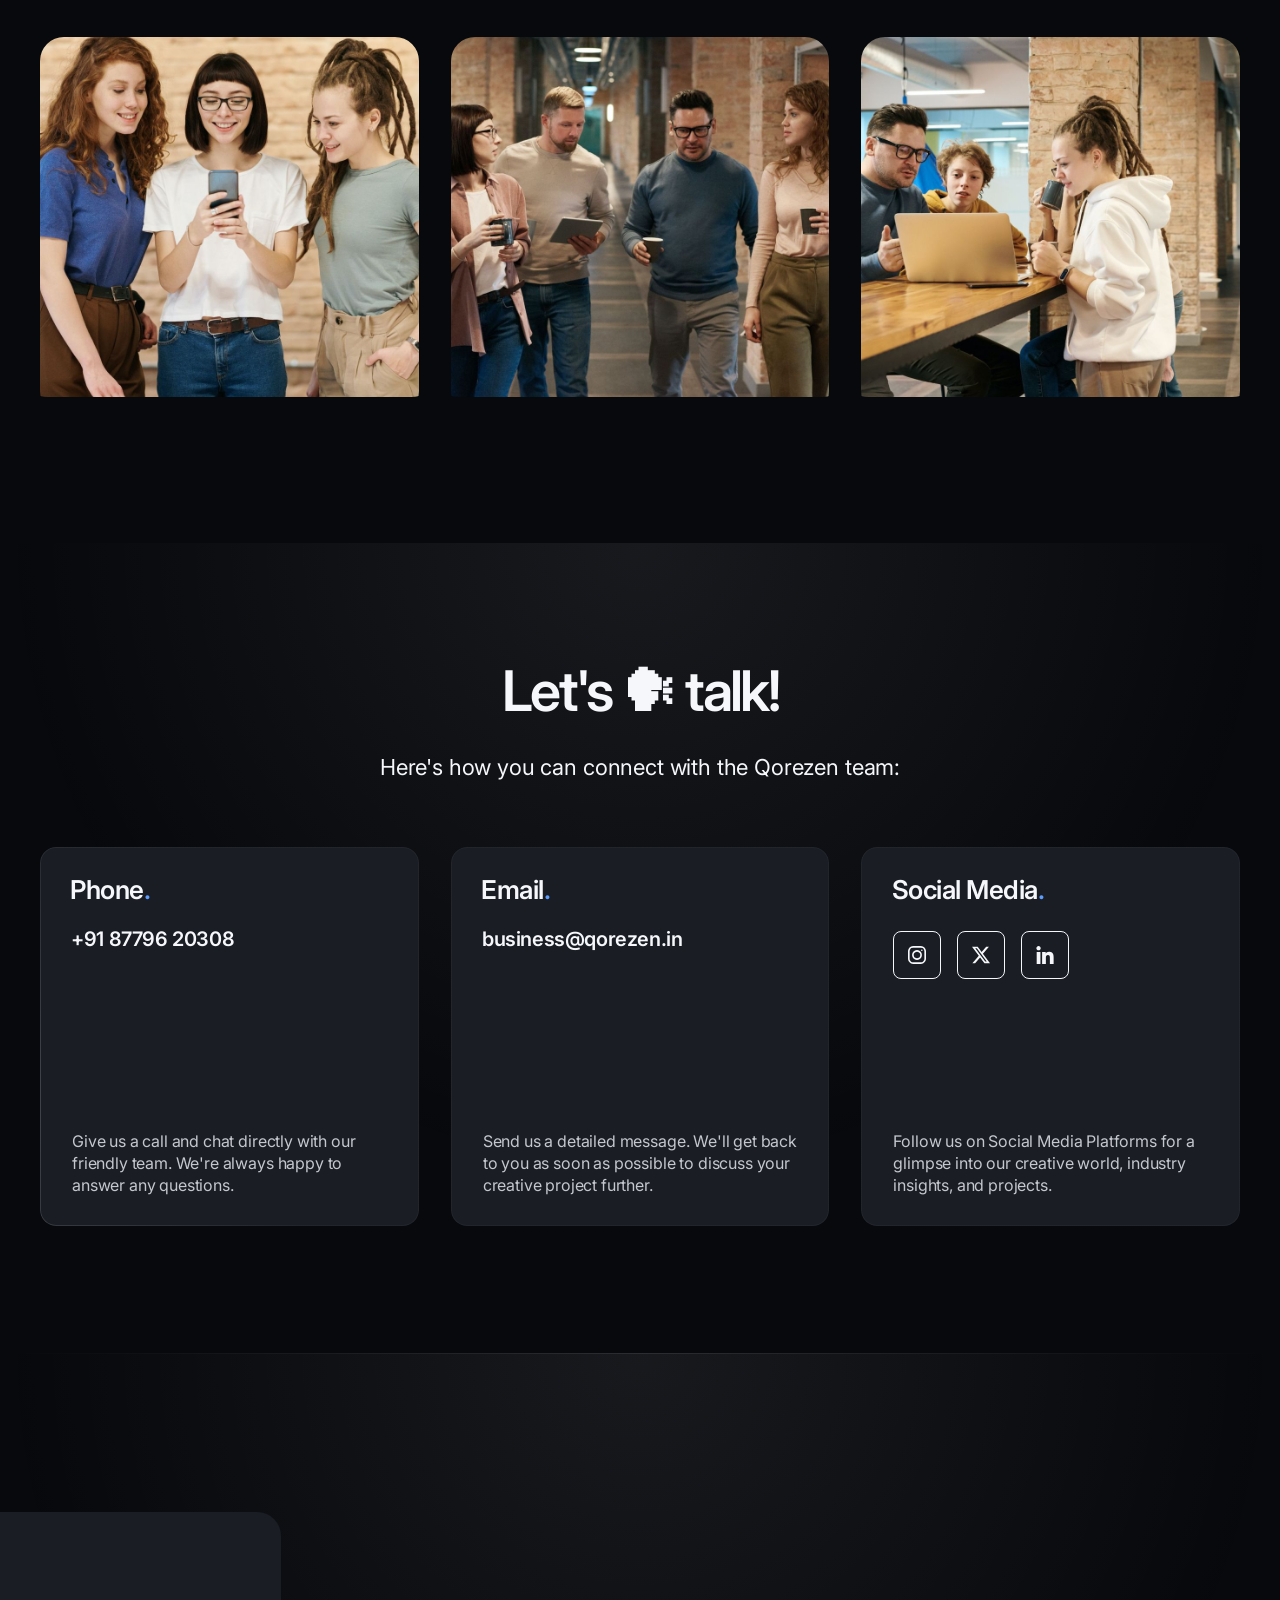
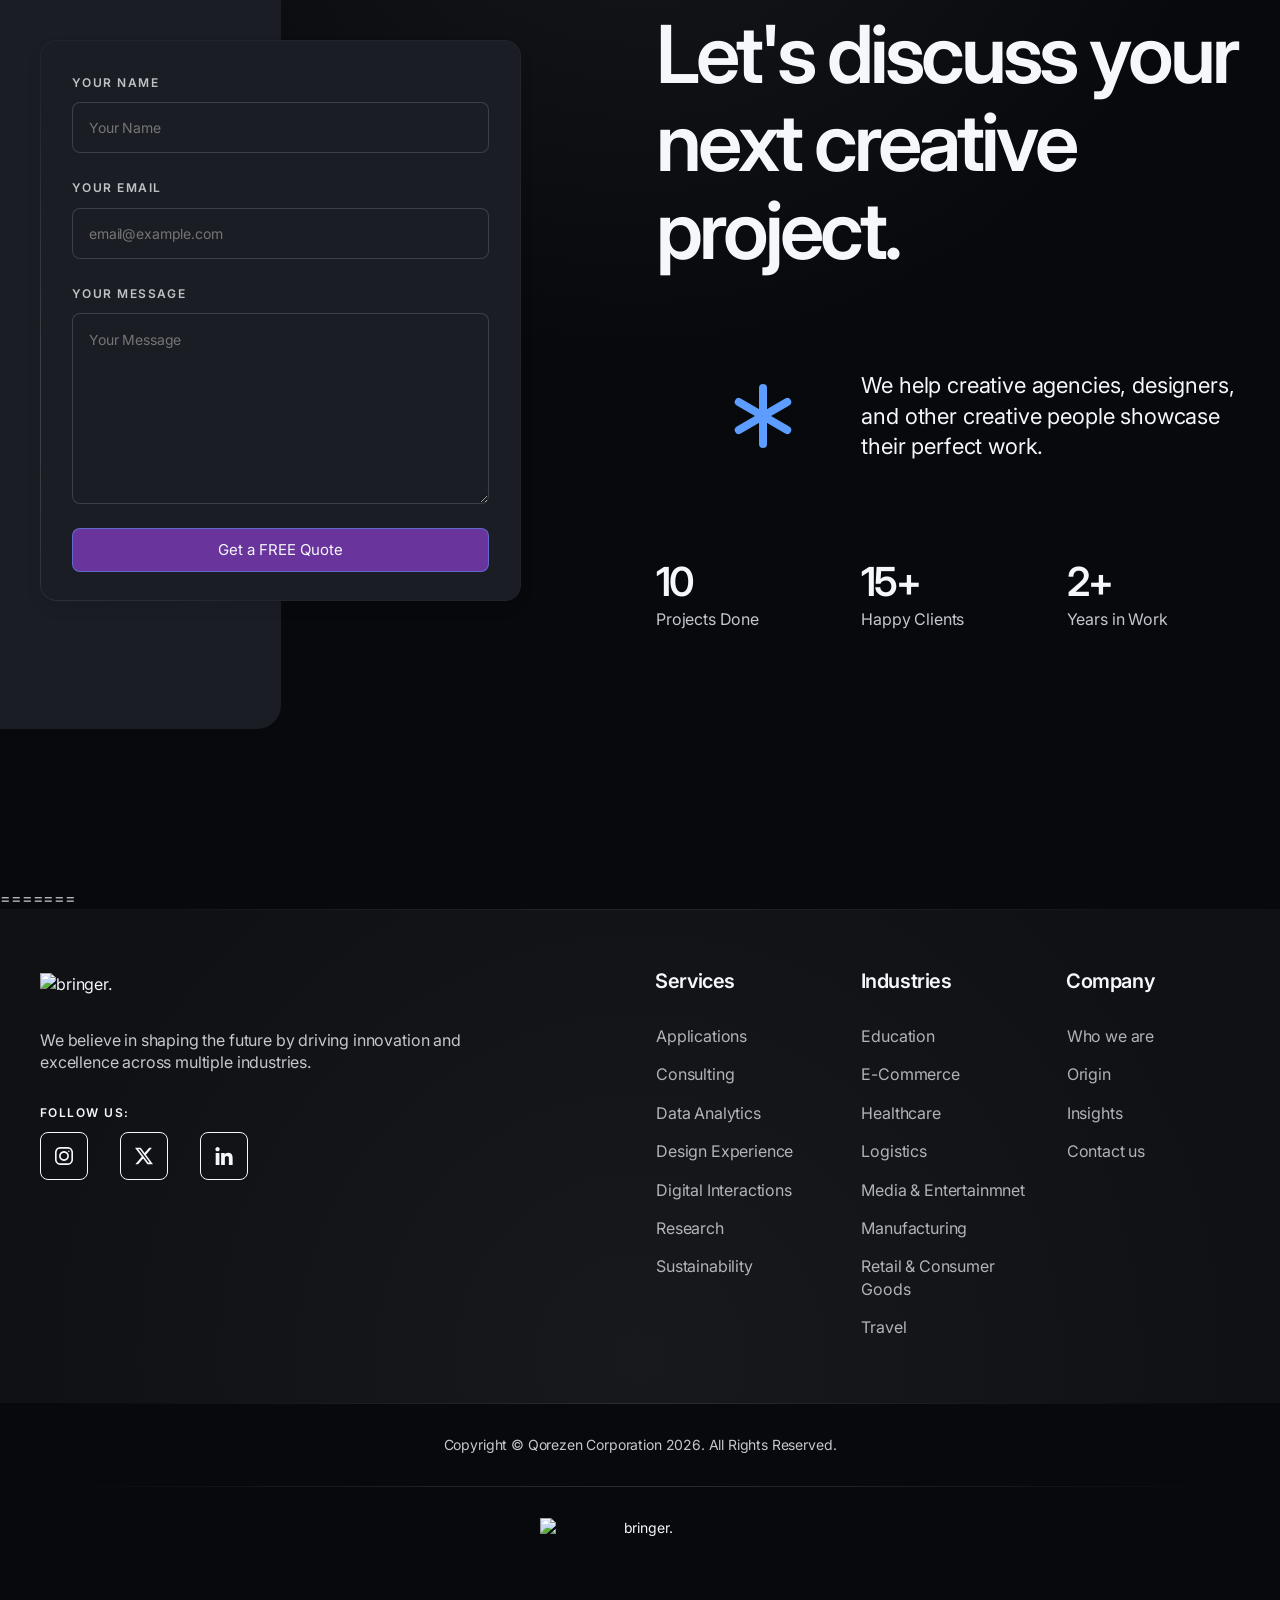
==== commit 002954ea: "updated" ====
--- a/contact-us.html
+++ b/contact-us.html
@@ -38,7 +38,6 @@
     <script src="/js/shared-layout.js"></script>
 
     <!-- Header -->
-<<<<<<< HEAD
     <div data-include="header"></div>
 =======
     <header id="bringer-header" class="is-frosted is-sticky" data-appear="fade-down" data-unload="fade-up">
@@ -130,7 +129,6 @@
             </a>
         </div>
     </header>
->>>>>>> f209ff1 (updated)
 
     <!-- Page Main -->
     <main id="bringer-main">
@@ -329,7 +327,6 @@
         </div><!-- .stg-container -->
 
         <!-- Footer -->
-<<<<<<< HEAD
         <div data-include="footer"></div>
 =======
         <footer id="bringer-footer" data-appear="fade-up" data-unload="fade-down">
@@ -430,7 +427,6 @@
                 </div>
             </div>
         </footer>
->>>>>>> f209ff1 (updated)
     </main>
 
     <!-- Right Click Protection Block -->
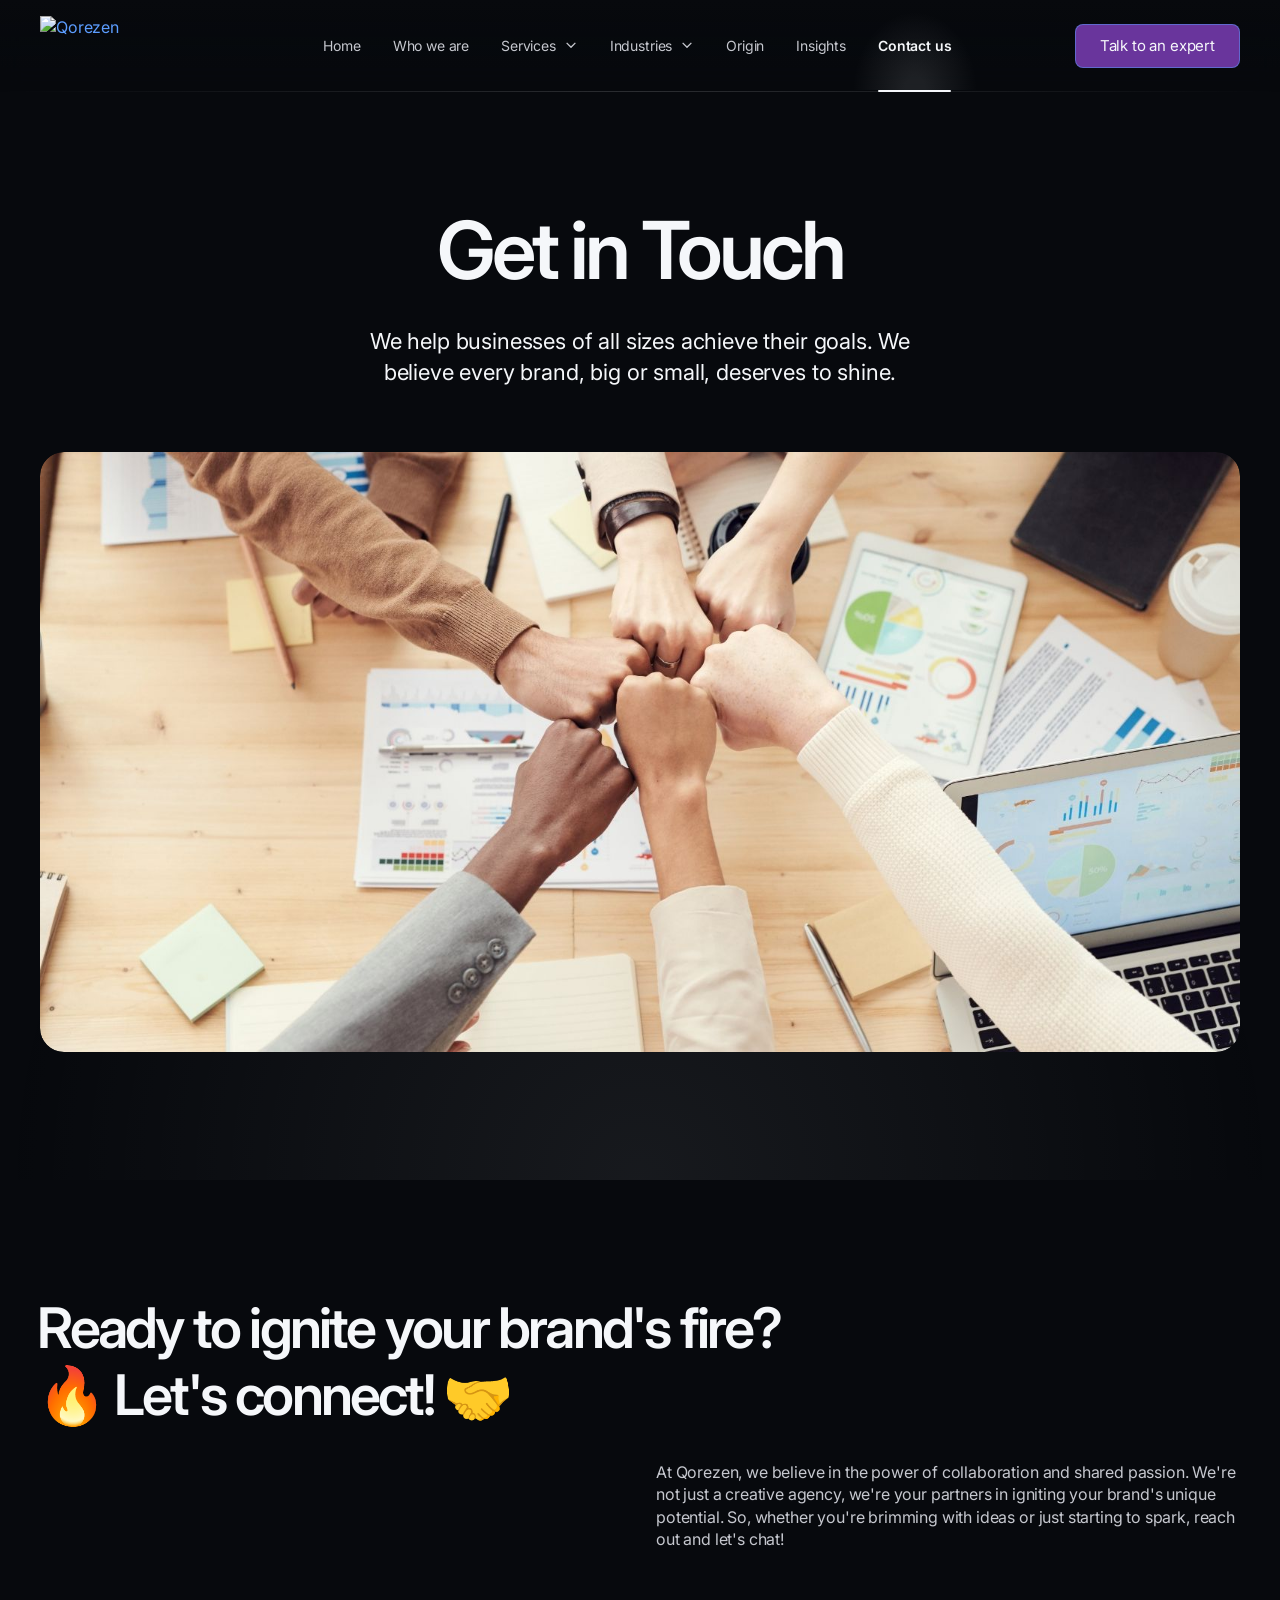
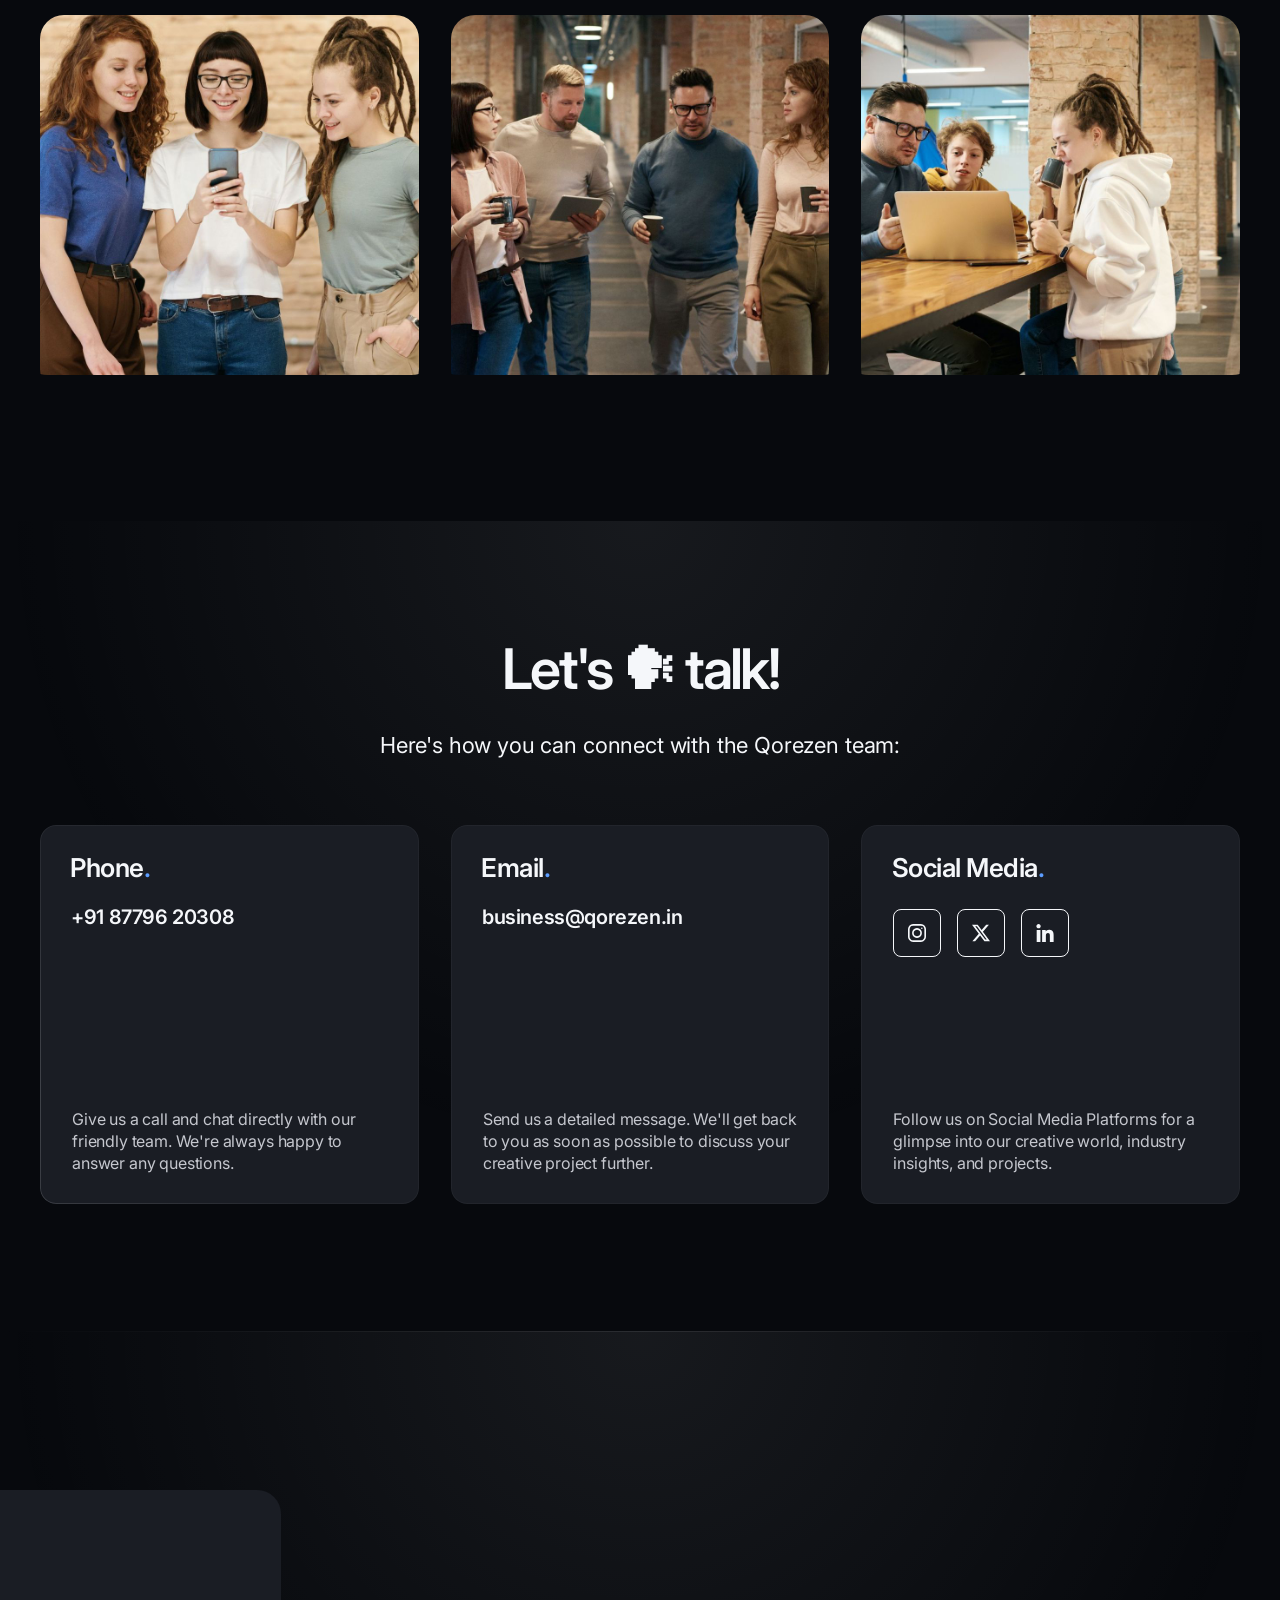
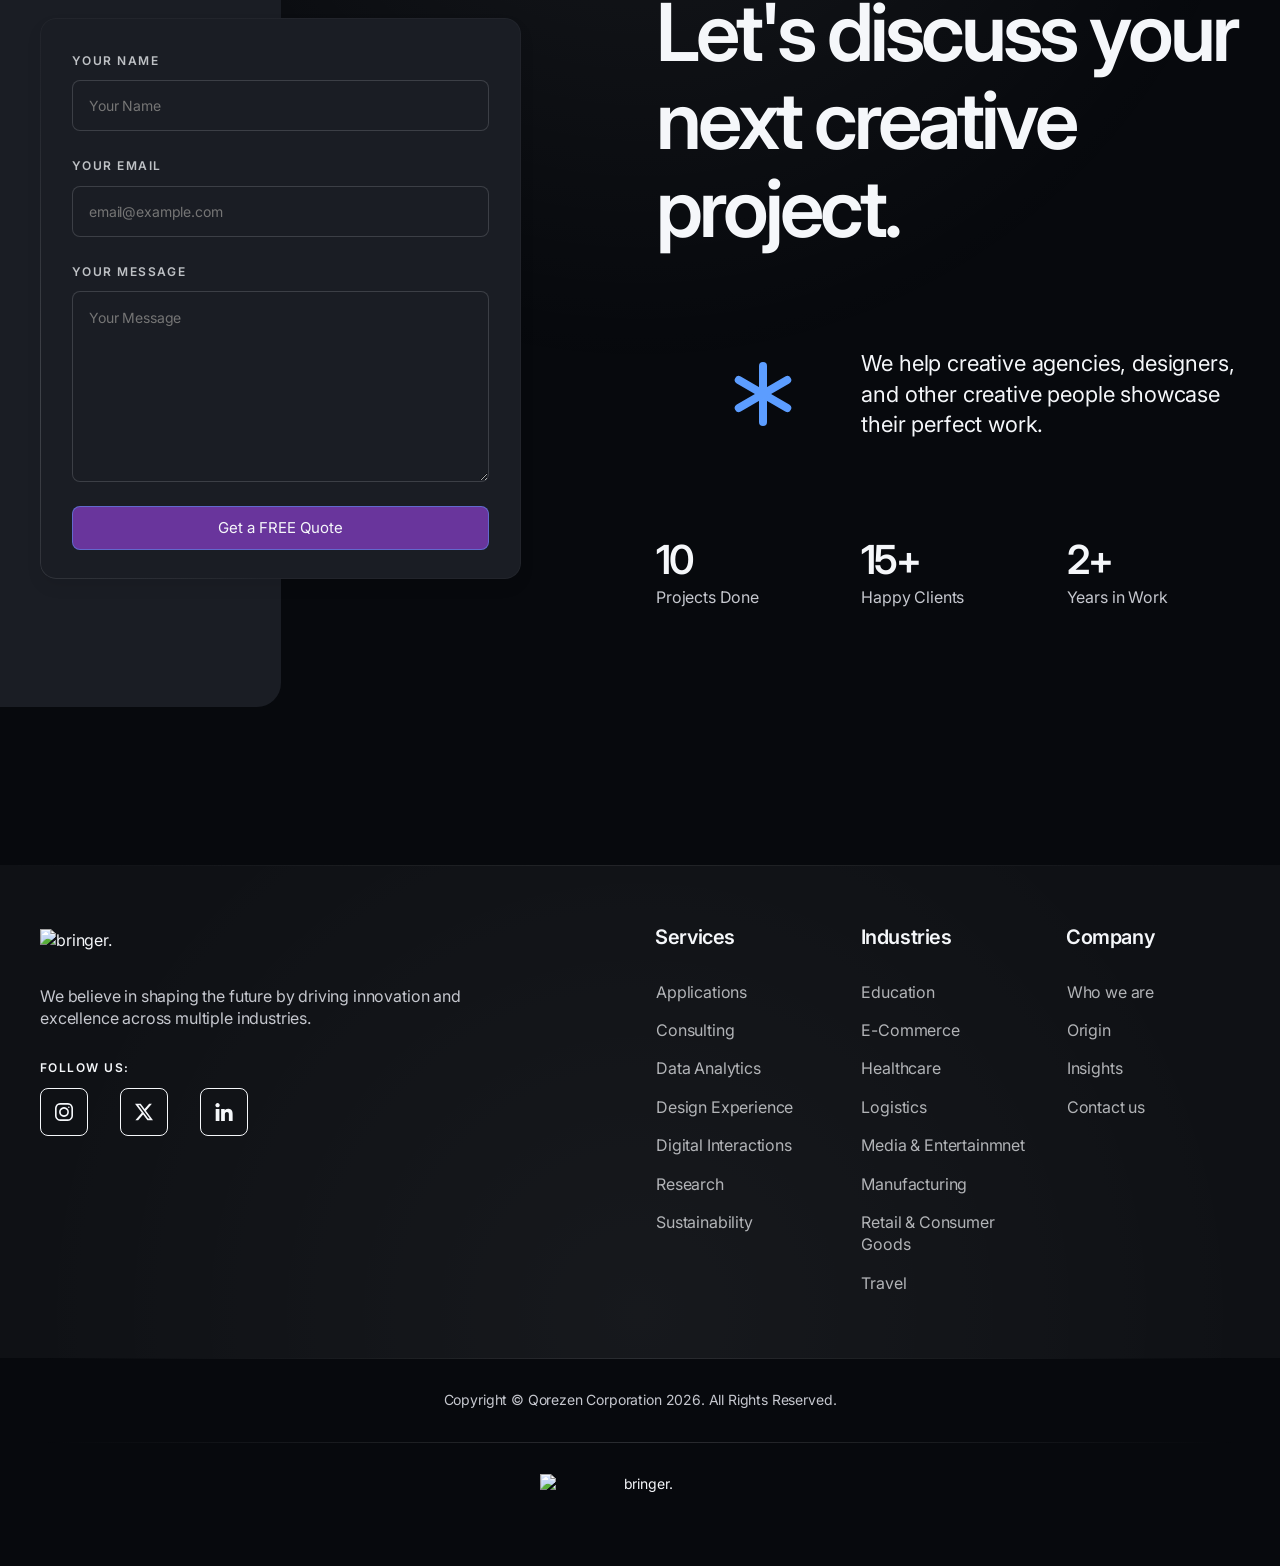
==== commit 7fe15f8d: "updated" ====
--- a/contact-us.html
+++ b/contact-us.html
@@ -39,7 +39,7 @@
 
     <!-- Header -->
     <div data-include="header"></div>
-=======
+
     <header id="bringer-header" class="is-frosted is-sticky" data-appear="fade-down" data-unload="fade-up">
         <!-- Desktop Header -->
         <div class="bringer-header-inner">
@@ -328,7 +328,7 @@
 
         <!-- Footer -->
         <div data-include="footer"></div>
-=======
+
         <footer id="bringer-footer" data-appear="fade-up" data-unload="fade-down">
             <!-- Footer Widgets Area -->
             <div class="bringer-footer-widgets">
